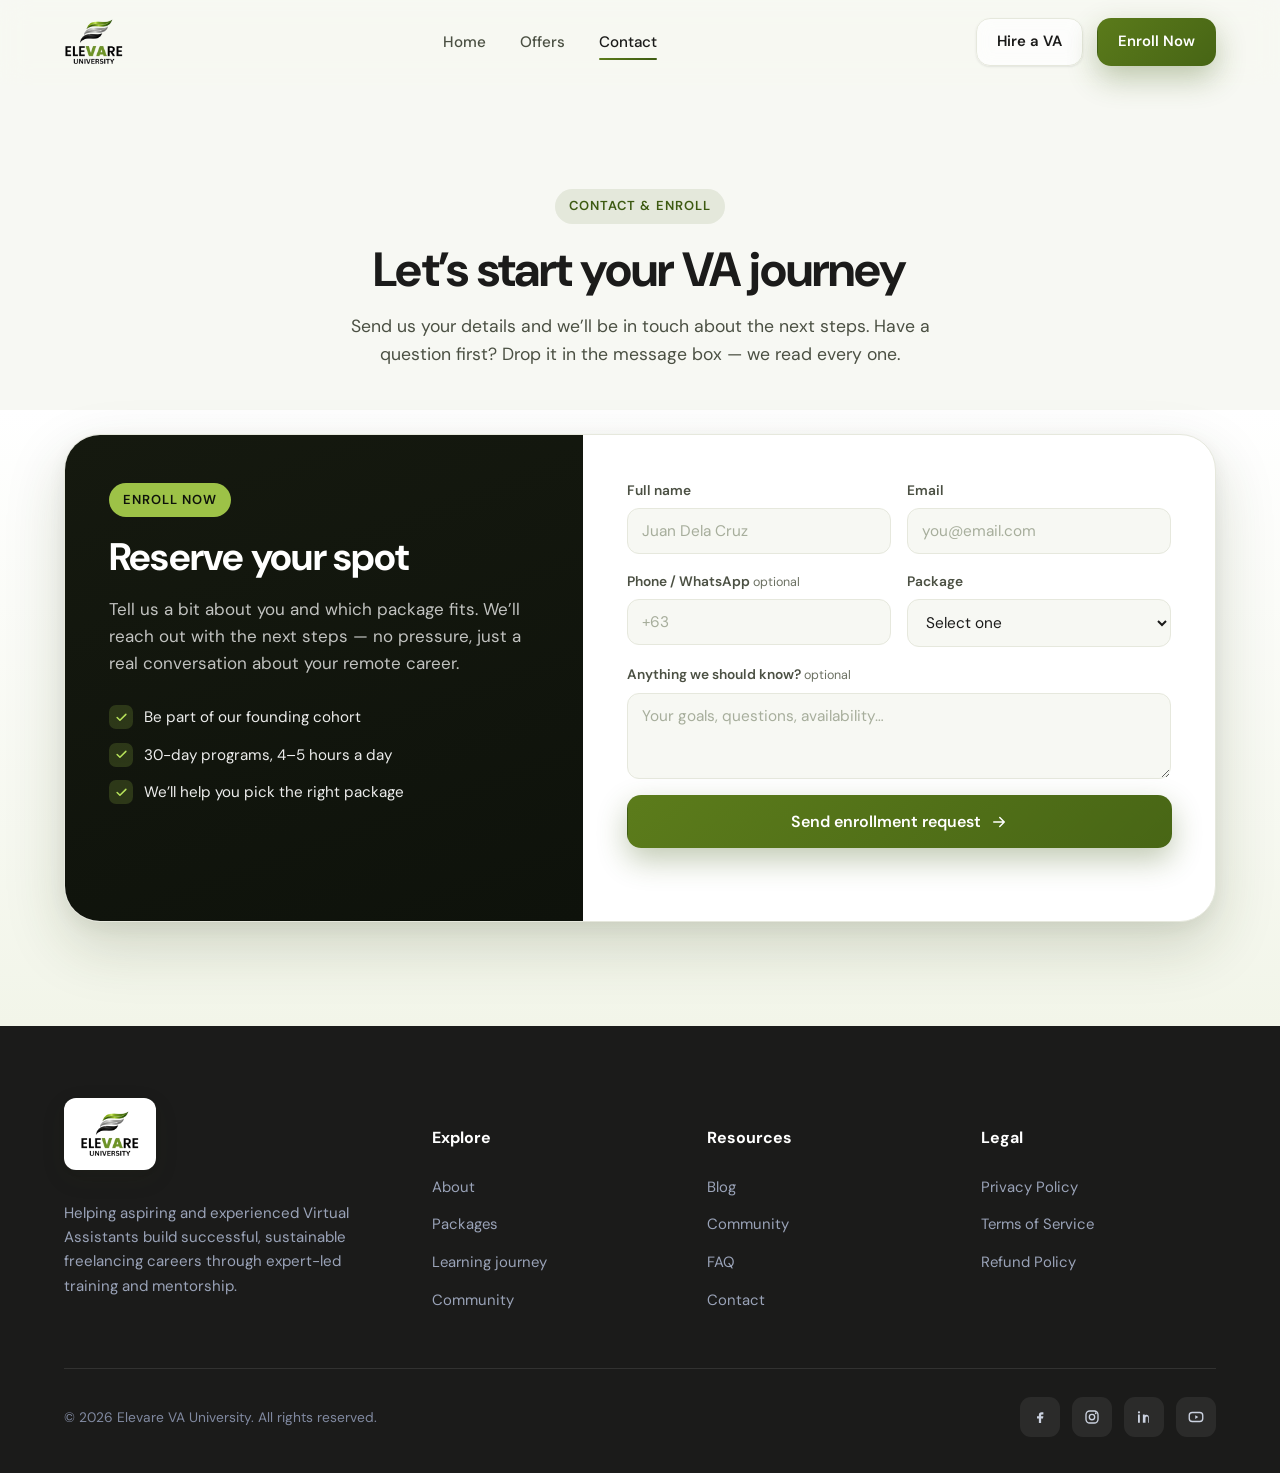
==== contact.html @ da118b98 "Add files via upload" ====
<!DOCTYPE html>
<html lang="en">
<head>
<meta charset="UTF-8" />
<meta name="viewport" content="width=device-width, initial-scale=1.0" />
<title>Contact & Enroll — Elevare University</title>
<meta name="description" content="Enroll at Elevare University or ask a question. Tell us about you and the package you want, and we will guide you from there." />
<link rel="icon" type="image/png" href="[data-uri]" />
<link rel="preconnect" href="https://fonts.googleapis.com" />
<link rel="preconnect" href="https://fonts.gstatic.com" crossorigin />
<link href="https://fonts.googleapis.com/css2?family=DM+Sans:opsz,wght@9..40,400..700&family=DM+Serif+Display:ital@0;1&display=swap" rel="stylesheet" />
<link href="https://fonts.cdnfonts.com/css/garet" rel="stylesheet" />
<style>
  :root {
    /* Palette derived from the Elevare University logo (green / silver / charcoal) */
    --blue: #5C7C1B;      /* primary olive-green (logo "VARE") */
    --purple: #3D5A12;    /* deep forest green */
    --teal: #9DC247;      /* bright lime accent (top swoosh) */
    --bg: #F7F8F3;        /* warm light background */
    --ink: #1B1B1A;       /* near-black (logo wordmark) */
    --success: #22C55E;

    /* Derived neutrals (warm) */
    --ink-2: #4B5043;
    --ink-3: #6C7163;
    --line: #E6E8DD;
    --card: #FFFFFF;
    --white: #FFFFFF;
    --silver: #B6B6B5;    /* metallic silver swoosh */

    /* Gradients */
    --grad-primary: linear-gradient(135deg, #5C7C1B 0%, #3D5A12 100%);
    --grad-soft: linear-gradient(135deg, #3D5A12 0%, #9DC247 100%);
    --grad-hero: radial-gradient(1200px 600px at 75% -10%, rgba(157,194,71,0.18), transparent 60%),
                 radial-gradient(900px 500px at 10% 0%, rgba(92,124,27,0.12), transparent 55%);

    /* Shadows */
    --shadow-sm: 0 1px 2px rgba(27,27,26,0.05), 0 1px 3px rgba(27,27,26,0.06);
    --shadow-md: 0 8px 24px rgba(45,60,15,0.10), 0 2px 6px rgba(27,27,26,0.05);
    --shadow-lg: 0 24px 60px rgba(45,60,15,0.18), 0 6px 18px rgba(27,27,26,0.06);
    --shadow-blue: 0 12px 30px rgba(61,90,18,0.32);

    /* Radii (8px system) */
    --r-sm: 12px;
    --r-md: 20px;
    --r-lg: 28px;
    --r-xl: 36px;

    --maxw: 1200px;
    --ease: cubic-bezier(0.22, 1, 0.36, 1);
  }

  * { box-sizing: border-box; }
  html { scroll-behavior: smooth; -webkit-text-size-adjust: 100%; }
  @media (prefers-reduced-motion: reduce) {
    html { scroll-behavior: auto; }
    *, *::before, *::after { animation-duration: 0.001ms !important; transition-duration: 0.001ms !important; }
  }

  body {
    margin: 0;
    font-family: 'DM Sans', -apple-system, BlinkMacSystemFont, 'Segoe UI', sans-serif;
    background: var(--bg);
    color: var(--ink);
    line-height: 1.6;
    font-size: 17px;
    -webkit-font-smoothing: antialiased;
    overflow-x: hidden;
  }

  h1, h2, h3, h4 {
    font-family: 'Garet', 'DM Sans', 'DM Sans', sans-serif;
    font-weight: 700;
    line-height: 1.08;
    letter-spacing: -0.02em;
    margin: 0;
    color: var(--ink);
  }

  a { color: inherit; text-decoration: none; }
  img, svg { display: block; max-width: 100%; }

  .wrap { max-width: var(--maxw); margin: 0 auto; padding: 0 24px; }
  .section { padding: 104px 0; position: relative; }

  .eyebrow {
    display: inline-flex; align-items: center; gap: 8px;
    font-size: 13px; font-weight: 600; letter-spacing: 0.08em;
    text-transform: uppercase; color: var(--blue);
    background: rgba(92,124,27,0.08);
    padding: 7px 14px; border-radius: 999px;
    margin-bottom: 20px;
  }
  .eyebrow.teal { color: #4E6B16; background: rgba(157,194,71,0.16); }
  .eyebrow.purple { color: var(--purple); background: rgba(61,90,18,0.10); }

  .section-head { max-width: 640px; }
  .section-head.center { margin: 0 auto; text-align: center; }
  .section-head h2 { font-size: clamp(2rem, 4vw, 3rem); }
  .section-head p { color: var(--ink-2); font-size: 1.1rem; margin-top: 16px; }

  .gradient-text {
    background: var(--grad-primary);
    -webkit-background-clip: text; background-clip: text;
    -webkit-text-fill-color: transparent; color: transparent;
  }

  /* ---------- Buttons ---------- */
  .btn {
    display: inline-flex; align-items: center; justify-content: center; gap: 9px;
    font-family: 'DM Sans', sans-serif; font-weight: 600; font-size: 1rem;
    padding: 15px 28px; border-radius: 14px; cursor: pointer;
    border: 1px solid transparent; transition: transform 0.25s var(--ease), box-shadow 0.25s var(--ease), background 0.25s var(--ease);
    will-change: transform;
  }
  .btn:focus-visible { outline: 3px solid rgba(92,124,27,0.45); outline-offset: 2px; }
  .btn-primary {
    color: #fff; background: var(--grad-primary);
    background-size: 160% 160%; background-position: 0% 50%;
    box-shadow: var(--shadow-blue);
  }
  .btn-primary:hover { transform: translateY(-2px); background-position: 100% 50%; box-shadow: 0 16px 38px rgba(92,124,27,0.45); }
  .btn-ghost {
    color: var(--ink); background: rgba(255,255,255,0.7);
    border-color: var(--line); backdrop-filter: blur(8px); box-shadow: var(--shadow-sm);
  }
  .btn-ghost:hover { transform: translateY(-2px); border-color: #C8CFB6; box-shadow: var(--shadow-md); }
  .btn-light { color: var(--blue); background: #fff; }
  .btn-light:hover { transform: translateY(-2px); box-shadow: var(--shadow-lg); }
  .btn-outline-light { color: #fff; border-color: rgba(255,255,255,0.55); background: rgba(255,255,255,0.08); }
  .btn-outline-light:hover { transform: translateY(-2px); background: rgba(255,255,255,0.16); }
  /* Pill variants (hero / statement) */
  .btn-pill { border-radius: 999px; padding: 16px 30px; }
  .btn-pill-light { border-radius: 999px; padding: 16px 30px; color: #1B1B1A; background: #fff; }
  .btn-pill-light:hover { transform: translateY(-2px); box-shadow: 0 16px 38px rgba(0,0,0,0.28); }
  .btn-pill-glass { border-radius: 999px; padding: 16px 30px; color: #fff; background: rgba(255,255,255,0.08); border-color: rgba(255,255,255,0.30); backdrop-filter: blur(8px); }
  .btn-pill-glass:hover { transform: translateY(-2px); background: rgba(255,255,255,0.16); border-color: rgba(255,255,255,0.55); }
  .btn-pill-outline { border-radius: 999px; padding: 16px 30px; color: var(--ink); background: transparent; border-color: #C8CFB6; }
  .btn-pill-outline:hover { transform: translateY(-2px); border-color: var(--blue); color: var(--blue); }

  /* ---------- Floating background shapes ---------- */
  .blob { position: absolute; border-radius: 50%; filter: blur(60px); opacity: 0.5; z-index: 0; pointer-events: none; }

  /* ---------- Nav ---------- */
  header.nav {
    position: sticky; top: 0; z-index: 100;
    background: rgba(247,248,243,0.72);
    backdrop-filter: saturate(160%) blur(14px);
    border-bottom: 1px solid transparent;
    transition: border-color 0.3s, box-shadow 0.3s, background 0.3s;
  }
  header.nav.scrolled { background: rgba(247,248,243,0.88); border-color: var(--line); box-shadow: 0 6px 20px rgba(27,27,26,0.05); }
  .nav-inner { display: flex; align-items: center; justify-content: space-between; height: 84px; }
  .brand { display: flex; align-items: center; }
  .brand-chip { display: inline-flex; align-items: center; }
  .brand-logo { height: 48px; width: auto; display: block; }
  .ft-logo-chip { display: inline-flex; background: #fff; padding: 12px 16px; border-radius: var(--r-sm); box-shadow: var(--shadow-md); margin-bottom: 16px; }
  .ft-logo-chip img { height: 48px; width: auto; display: block; }
  .nav-links { display: flex; align-items: center; gap: 34px; }
  .nav-links a.link { font-size: 0.95rem; font-weight: 500; color: var(--ink-2); position: relative; transition: color 0.2s; }
  .nav-links a.link::after { content: ''; position: absolute; left: 0; bottom: -6px; height: 2px; width: 0; background: var(--grad-primary); transition: width 0.25s var(--ease); border-radius: 2px; }
  .nav-links a.link:hover { color: var(--ink); }
  .nav-links a.link:hover::after { width: 100%; }
  .nav-cta { display: flex; align-items: center; gap: 14px; }
  .nav-cta .btn { padding: 11px 20px; font-size: 0.93rem; }
  .menu-toggle { display: none; background: none; border: 1px solid var(--line); border-radius: 11px; width: 44px; height: 44px; cursor: pointer; align-items: center; justify-content: center; color: var(--ink); }
  header.nav.scrolled .menu-toggle { background: none; border-color: var(--line); color: var(--ink); }

  /* ---------- Hero (dark, editorial) ---------- */
  .hero {
    position: relative; overflow: hidden; isolation: isolate;
    margin-top: -84px; padding: 180px 0 120px;
    background: var(--bg);
    color: var(--ink); text-align: center;
  }
  .hero::before {
    content: ''; position: absolute; inset: 0; z-index: 0;
    background-position: center right; background-size: cover; background-repeat: no-repeat;
    opacity: 0.4;
  }
  .hero::after {
    content: ''; position: absolute; inset: 0; z-index: 1;
    background:
      linear-gradient(100deg, rgba(247,248,243,0.88) 0%, rgba(247,248,243,0.58) 50%, rgba(247,248,243,0.20) 100%),
      radial-gradient(820px 480px at 50% -10%, rgba(157,194,71,0.18), transparent 62%);
  }
  .hero-inner { position: relative; z-index: 2; max-width: 880px; margin: 0 auto; }
  .hero-eyebrow {
    display: inline-block; font-size: 0.82rem; font-weight: 600; letter-spacing: 0.16em;
    text-transform: uppercase; color: var(--blue); margin-bottom: 26px;
  }
  .hero-title {
    color: var(--ink); font-size: clamp(2.6rem, 6.4vw, 5rem); line-height: 1.04;
    letter-spacing: -0.025em; font-weight: 700;
  }
  .hero-title em {
    font-family: 'DM Serif Display', Georgia, serif; font-style: italic; font-weight: 400;
    color: var(--blue); letter-spacing: 0; padding: 0 0.04em;
  }
  .hero-sub {
    font-size: 1.18rem; color: var(--ink-2); max-width: 580px;
    margin: 28px auto 38px; line-height: 1.6;
  }
  .hero-ctas { display: flex; gap: 16px; flex-wrap: wrap; justify-content: center; }
  .hero-note { margin-top: 26px; font-size: 0.88rem; color: var(--ink-3); letter-spacing: 0.02em; }
  .scroll-cue {
    margin-top: 64px; display: inline-flex; flex-direction: column; align-items: center; gap: 10px;
    font-size: 0.74rem; letter-spacing: 0.18em; text-transform: uppercase; color: var(--ink-3);
  }
  .scroll-cue svg { animation: bobbing 1.8s ease-in-out infinite; }
  @keyframes bobbing { 0%,100% { transform: translateY(0); } 50% { transform: translateY(6px); } }

  /* ---------- Statement (editorial intro) ---------- */
  .statement { padding: 100px 0; text-align: center; }
  .big-statement {
    max-width: 860px; margin: 0 auto; font-family: 'Garet', 'DM Sans', sans-serif;
    font-size: clamp(1.5rem, 3vw, 2.3rem); line-height: 1.42; letter-spacing: -0.01em;
    color: var(--ink); font-weight: 500;
  }
  .big-statement .muted { color: #A7AE9C; }
  .big-statement .accent { color: var(--blue); }
  .statement .btn { margin-top: 40px; }

  /* ---------- Trust / stats ---------- */
  .stats-band { position: relative; z-index: 2; }
  .stats-grid { display: grid; grid-template-columns: repeat(4, 1fr); gap: 20px; }
  .stat {
    background: var(--card); border: 1px solid var(--line); border-radius: var(--r-md);
    padding: 30px 26px; box-shadow: var(--shadow-sm); transition: transform 0.3s var(--ease), box-shadow 0.3s var(--ease);
  }
  .stat:hover { transform: translateY(-4px); box-shadow: var(--shadow-md); }
  .stat .num { font-family: 'Garet', 'DM Sans'; font-weight: 800; font-size: 2.6rem; line-height: 1; }
  .stat .lbl { color: var(--ink-2); margin-top: 8px; font-weight: 500; }
  .trust-logos { display: flex; flex-wrap: wrap; align-items: center; justify-content: center; gap: 16px; margin-top: 46px; }
  .trust-pill {
    display: inline-flex; align-items: center; gap: 9px;
    border: 1px solid var(--line); background: #fff; border-radius: 999px;
    padding: 11px 20px; font-weight: 600; font-size: 0.92rem; color: var(--ink-2);
    box-shadow: var(--shadow-sm);
  }

  /* ---------- About / features ---------- */
  .feature-grid { display: grid; grid-template-columns: repeat(3, 1fr); gap: 24px; margin-top: 54px; }
  .feature-card {
    background: var(--card); border: 1px solid var(--line); border-radius: var(--r-lg);
    padding: 38px 32px; box-shadow: var(--shadow-sm);
    transition: transform 0.35s var(--ease), box-shadow 0.35s var(--ease), border-color 0.35s;
    position: relative; overflow: hidden;
  }
  .feature-card::before { content: ''; position: absolute; inset: 0; background: var(--grad-soft); opacity: 0; transition: opacity 0.35s; }
  .feature-card:hover { transform: translateY(-8px); box-shadow: var(--shadow-lg); border-color: transparent; }
  .feature-icn {
    width: 60px; height: 60px; border-radius: 16px; display: grid; place-items: center;
    background: rgba(92,124,27,0.10); margin-bottom: 22px; transition: transform 0.35s var(--ease);
  }
  .feature-card:hover .feature-icn { transform: scale(1.06) rotate(-3deg); }
  .feature-card h3 { font-size: 1.35rem; margin-bottom: 10px; }
  .feature-card p { color: var(--ink-2); margin: 0; }

  /* ---------- Courses ---------- */
  .course-grid { display: grid; grid-template-columns: repeat(4, 1fr); gap: 22px; margin-top: 54px; }
  .course-card {
    background: var(--card); border: 1px solid var(--line); border-radius: var(--r-md);
    padding: 26px 24px; box-shadow: var(--shadow-sm); display: flex; flex-direction: column;
    transition: transform 0.32s var(--ease), box-shadow 0.32s var(--ease), border-color 0.32s;
  }
  .course-card:hover { transform: translateY(-6px); box-shadow: var(--shadow-lg); border-color: #D7E3B4; }
  .course-icn { width: 52px; height: 52px; border-radius: 14px; display: grid; place-items: center; margin-bottom: 18px; }
  .course-card h3 { font-size: 1.16rem; margin-bottom: 8px; }
  .course-card .desc { color: var(--ink-2); font-size: 0.94rem; flex: 1; }
  .course-tags { display: flex; gap: 8px; margin: 18px 0 16px; flex-wrap: wrap; }
  .tag { display: inline-flex; align-items: center; gap: 6px; font-size: 0.78rem; font-weight: 600; padding: 6px 11px; border-radius: 999px; background: var(--bg); color: var(--ink-2); border: 1px solid var(--line); }
  .tag.lvl-beg { color: #4E6B16; background: rgba(157,194,71,0.13); border-color: transparent; }
  .tag.lvl-int { color: var(--blue); background: rgba(92,124,27,0.09); border-color: transparent; }
  .tag.lvl-adv { color: var(--purple); background: rgba(61,90,18,0.10); border-color: transparent; }
  .course-card .learn { display: inline-flex; align-items: center; gap: 7px; font-weight: 600; color: var(--blue); font-size: 0.94rem; transition: gap 0.25s var(--ease); }
  .course-card .learn:hover { gap: 12px; }

  /* ---------- Packages ---------- */
  .pkg-grid { display: grid; grid-template-columns: repeat(3, 1fr); gap: 24px; margin-top: 54px; align-items: start; }
  .pkg-card {
    background: var(--card); border: 1px solid var(--line); border-radius: var(--r-lg);
    padding: 34px 30px; box-shadow: var(--shadow-sm); display: flex; flex-direction: column;
    position: relative; transition: transform 0.35s var(--ease), box-shadow 0.35s var(--ease), border-color 0.35s;
  }
  .pkg-card:hover { transform: translateY(-8px); box-shadow: var(--shadow-lg); border-color: #D7E3B4; }
  .pkg-card.featured { border-color: transparent; background: linear-gradient(180deg, #15190F, #0E120B); box-shadow: var(--shadow-lg); }
  .pkg-card.featured:hover { border-color: transparent; }
  .pkg-card.featured .pkg-name { color: #fff; }
  .pkg-card.featured .pkg-desc { color: rgba(255,255,255,0.72); }
  .pkg-card.featured .pkg-incl li { color: rgba(255,255,255,0.92); }
  .pkg-card.featured .pkg-meta { color: rgba(255,255,255,0.6); border-top-color: rgba(255,255,255,0.16); }
  .pkg-tag {
    position: absolute; top: 18px; right: 18px; font-size: 0.7rem; font-weight: 700;
    letter-spacing: 0.06em; text-transform: uppercase; color: #0E120B; background: var(--teal);
    padding: 6px 12px; border-radius: 999px;
  }
  .pkg-icn { width: 54px; height: 54px; border-radius: 15px; display: grid; place-items: center; margin-bottom: 18px; }
  .pkg-name { font-family: 'Garet', 'DM Sans', sans-serif; font-weight: 700; font-size: 1.4rem; color: var(--ink); letter-spacing: -0.01em; }
  .pkg-desc { color: var(--ink-2); margin: 8px 0 20px; font-size: 0.96rem; }
  .pkg-incl { list-style: none; padding: 0; margin: 0 0 22px; display: grid; gap: 11px; }
  .pkg-incl.two { grid-template-columns: 1fr 1fr; gap: 11px 16px; }
  .pkg-incl li { display: flex; align-items: flex-start; gap: 9px; font-size: 0.91rem; color: var(--ink); line-height: 1.35; }
  .pkg-incl li svg { flex-shrink: 0; margin-top: 1px; }
  .pkg-meta { margin-top: auto; padding-top: 18px; border-top: 1px solid var(--line); font-size: 0.84rem; color: var(--ink-3); display: flex; align-items: center; gap: 8px; }
  .pkg-meta svg { flex-shrink: 0; }
  .pkg-card .btn { margin-top: 18px; width: 100%; }
  .pkg-note {
    max-width: 760px; margin: 40px auto 0; text-align: center;
    background: rgba(157,194,71,0.14); border: 1px solid rgba(157,194,71,0.32);
    border-radius: var(--r-md); padding: 20px 26px; color: var(--ink-2); font-size: 0.96rem;
  }
  @media (max-width: 1024px) { .pkg-grid { grid-template-columns: 1fr; max-width: 560px; margin-left: auto; margin-right: auto; } }
  @media (max-width: 460px) { .pkg-incl.two { grid-template-columns: 1fr; } }

  /* ---------- Learning Journey ---------- */
  .journey { background: linear-gradient(180deg, #fff 0%, #F2F5E9 100%); }
  .journey-track { margin-top: 60px; position: relative; }
  .journey-steps { display: grid; grid-template-columns: repeat(6, 1fr); gap: 14px; position: relative; }
  .journey-line { position: absolute; top: 36px; left: 7%; right: 7%; height: 3px; background: linear-gradient(90deg, var(--blue), var(--purple), var(--teal)); border-radius: 3px; z-index: 0; opacity: 0.35; }
  .jstep { position: relative; z-index: 1; text-align: center; }
  .jstep .node {
    width: 72px; height: 72px; border-radius: 20px; margin: 0 auto 18px;
    display: grid; place-items: center; background: #fff; box-shadow: var(--shadow-md);
    border: 1px solid var(--line); transition: transform 0.3s var(--ease), box-shadow 0.3s var(--ease);
  }
  .jstep:hover .node { transform: translateY(-6px) scale(1.04); box-shadow: var(--shadow-lg); }
  .jstep .step-n { font-size: 0.74rem; font-weight: 700; letter-spacing: 0.1em; color: var(--purple); text-transform: uppercase; }
  .jstep h4 { font-size: 1.05rem; margin: 4px 0 6px; }
  .jstep p { font-size: 0.85rem; color: var(--ink-2); margin: 0; }

  /* ---------- Testimonials ---------- */
  .testimonials { background:
      radial-gradient(800px 400px at 90% 0%, rgba(61,90,18,0.10), transparent 60%),
      radial-gradient(700px 380px at 0% 100%, rgba(157,194,71,0.10), transparent 60%),
      var(--bg);
  }
  .carousel { margin-top: 50px; position: relative; }
  .carousel-viewport { overflow: hidden; border-radius: var(--r-lg); }
  .carousel-track { display: flex; transition: transform 0.6s var(--ease); }
  .tcard { min-width: 100%; padding: 4px; }
  .tcard-inner {
    display: grid; grid-template-columns: repeat(3, 1fr); gap: 22px;
  }
  .quote {
    background: var(--card); border: 1px solid var(--line); border-radius: var(--r-md);
    padding: 30px 28px; box-shadow: var(--shadow-sm); display: flex; flex-direction: column; gap: 16px;
  }
  .quote .stars { gap: 3px; }
  .quote blockquote { margin: 0; color: var(--ink); font-size: 1.02rem; line-height: 1.65; flex: 1; }
  .quote .who { display: flex; align-items: center; gap: 13px; }
  .quote .who img { width: 50px; height: 50px; border-radius: 50%; box-shadow: var(--shadow-sm); }
  .quote .who .nm { font-weight: 700; font-family: 'Garet', 'DM Sans'; }
  .quote .who .rl { font-size: 0.85rem; color: var(--ink-3); }
  .carousel-ctrls { display: flex; align-items: center; justify-content: center; gap: 18px; margin-top: 30px; }
  .car-btn { width: 48px; height: 48px; border-radius: 50%; border: 1px solid var(--line); background: #fff; cursor: pointer; display: grid; place-items: center; box-shadow: var(--shadow-sm); transition: transform 0.25s, box-shadow 0.25s, background 0.25s; color: var(--ink); }
  .car-btn:hover { transform: translateY(-2px); box-shadow: var(--shadow-md); background: var(--bg); }
  .car-dots { display: flex; gap: 9px; }
  .car-dots button { width: 9px; height: 9px; border-radius: 999px; border: none; background: #C8CFB6; cursor: pointer; transition: width 0.3s, background 0.3s; }
  .car-dots button.active { width: 28px; background: var(--grad-primary); }

  /* ---------- Mentors ---------- */
  .mentor-grid { display: grid; grid-template-columns: repeat(4, 1fr); gap: 22px; margin-top: 54px; }
  .mentor {
    position: relative; border-radius: var(--r-md); overflow: hidden;
    background: var(--card); border: 1px solid var(--line); box-shadow: var(--shadow-sm);
    transition: transform 0.32s var(--ease), box-shadow 0.32s var(--ease);
  }
  .mentor:hover { transform: translateY(-6px); box-shadow: var(--shadow-lg); }
  .mentor .photo { aspect-ratio: 1/1; background: var(--grad-soft); }
  .mentor .photo img { width: 100%; height: 100%; object-fit: cover; }
  .mentor .info { padding: 20px 22px 22px; }
  .mentor .info .nm { font-family: 'Garet', 'DM Sans'; font-weight: 700; font-size: 1.12rem; }
  .mentor .info .ps { color: var(--blue); font-size: 0.88rem; font-weight: 600; }
  .mentor .info .sp { color: var(--ink-3); font-size: 0.85rem; margin-top: 4px; }
  .mentor .socials { display: flex; gap: 10px; margin-top: 14px; }
  .mentor .socials a { width: 32px; height: 32px; border-radius: 9px; background: var(--bg); display: grid; place-items: center; color: var(--ink-2); transition: background 0.2s, color 0.2s, transform 0.2s; }
  .mentor .socials a:hover { background: var(--grad-primary); color: #fff; transform: translateY(-2px); }
  .mentor .bio {
    position: absolute; inset: 0; padding: 26px; color: #fff;
    background: linear-gradient(160deg, rgba(92,124,27,0.95), rgba(61,90,18,0.96));
    display: flex; flex-direction: column; justify-content: center; gap: 10px;
    opacity: 0; transform: translateY(12px); transition: opacity 0.35s var(--ease), transform 0.35s var(--ease);
    pointer-events: none;
  }
  .mentor:hover .bio, .mentor:focus-within .bio { opacity: 1; transform: translateY(0); }
  .mentor .bio .nm { font-family: 'Garet', 'DM Sans'; font-weight: 700; font-size: 1.2rem; }
  .mentor .bio p { font-size: 0.92rem; line-height: 1.6; margin: 0; color: rgba(255,255,255,0.95); }

  /* ---------- Community ---------- */
  .community { background: linear-gradient(180deg, #F2F5E9 0%, #fff 100%); }
  .community-grid { display: grid; grid-template-columns: 0.95fr 1.05fr; gap: 56px; align-items: center; }
  .comm-features { display: grid; grid-template-columns: 1fr 1fr; gap: 16px; margin-top: 36px; }
  .comm-feature { display: flex; gap: 13px; align-items: flex-start; background: #fff; border: 1px solid var(--line); border-radius: var(--r-sm); padding: 16px 18px; box-shadow: var(--shadow-sm); transition: transform 0.25s var(--ease); }
  .comm-feature:hover { transform: translateY(-3px); }
  .comm-feature .ci { width: 38px; height: 38px; border-radius: 10px; display: grid; place-items: center; flex-shrink: 0; background: rgba(157,194,71,0.16); }
  .comm-feature .ct { font-weight: 600; font-size: 0.96rem; }
  .comm-feature .cs { font-size: 0.83rem; color: var(--ink-3); }
  .community-visual { border-radius: var(--r-xl); overflow: hidden; box-shadow: var(--shadow-lg); border: 1px solid rgba(255,255,255,0.8); }

  /* ---------- FAQ ---------- */
  .faq-list { max-width: 800px; margin: 50px auto 0; display: flex; flex-direction: column; gap: 14px; }
  .faq-item { background: var(--card); border: 1px solid var(--line); border-radius: var(--r-md); overflow: hidden; box-shadow: var(--shadow-sm); transition: box-shadow 0.3s, border-color 0.3s; }
  .faq-item.open { box-shadow: var(--shadow-md); border-color: #D7E3B4; }
  .faq-q { width: 100%; text-align: left; background: none; border: none; cursor: pointer; padding: 24px 26px; display: flex; align-items: center; justify-content: space-between; gap: 18px; font-family: 'Garet', 'DM Sans'; font-weight: 700; font-size: 1.12rem; color: var(--ink); }
  .faq-q:focus-visible { outline: 3px solid rgba(92,124,27,0.4); outline-offset: -3px; border-radius: var(--r-md); }
  .faq-icn { flex-shrink: 0; width: 30px; height: 30px; border-radius: 9px; background: rgba(92,124,27,0.09); display: grid; place-items: center; color: var(--blue); transition: transform 0.3s var(--ease), background 0.3s; }
  .faq-item.open .faq-icn { transform: rotate(45deg); background: var(--grad-primary); color: #fff; }
  .faq-a { max-height: 0; overflow: hidden; transition: max-height 0.4s var(--ease); }
  .faq-a-inner { padding: 0 26px 24px; color: var(--ink-2); }

  /* ---------- Final CTA ---------- */
  .final-cta { padding: 96px 0; }
  .cta-box {
    position: relative; overflow: hidden;
    background: var(--grad-primary); border-radius: var(--r-xl);
    padding: 80px 56px; text-align: center; color: #fff;
    box-shadow: var(--shadow-lg);
  }
  .cta-box h2 { color: #fff; font-size: clamp(2.1rem, 4.4vw, 3.3rem); }
  .cta-box p { color: rgba(255,255,255,0.92); font-size: 1.18rem; max-width: 560px; margin: 20px auto 38px; }
  .cta-box .hero-ctas { justify-content: center; }
  .cta-box .blob { filter: blur(40px); }

  /* ---------- Footer ---------- */
  footer.ft { background: var(--ink); color: #cbd2e0; padding: 72px 0 36px; }
  .ft-top { display: grid; grid-template-columns: 1.4fr 1fr 1fr 1fr; gap: 40px; padding-bottom: 48px; border-bottom: 1px solid rgba(255,255,255,0.10); }
  .ft .brand { color: #fff; margin-bottom: 16px; }
  .ft-blurb { font-size: 0.94rem; color: #9aa3b8; max-width: 300px; }
  .ft-col h5 { color: #fff; font-family: 'Garet', 'DM Sans'; font-size: 1rem; margin-bottom: 18px; }
  .ft-col a { display: block; color: #9aa3b8; font-size: 0.93rem; padding: 7px 0; transition: color 0.2s, padding-left 0.2s; }
  .ft-col a:hover { color: #fff; padding-left: 4px; }
  .ft-bottom { display: flex; align-items: center; justify-content: space-between; padding-top: 28px; gap: 20px; flex-wrap: wrap; }
  .ft-bottom small { color: #8089a0; font-size: 0.86rem; }
  .ft-social { display: flex; gap: 12px; }
  .ft-social a { width: 40px; height: 40px; border-radius: 11px; background: rgba(255,255,255,0.07); display: grid; place-items: center; color: #cbd2e0; transition: background 0.25s, transform 0.25s, color 0.25s; }
  .ft-social a:hover { background: var(--grad-primary); color: #fff; transform: translateY(-3px); }

  /* ---------- Hero hook ---------- */
  .hero-hook {
    display: inline-flex; align-items: center; gap: 9px;
    font-size: 0.84rem; font-weight: 600; letter-spacing: 0.03em;
    color: #3D5A12; background: rgba(157,194,71,0.18);
    border: 1px solid rgba(92,124,27,0.28);
    padding: 8px 16px 8px 13px; border-radius: 999px; margin-bottom: 26px;
    transition: transform 0.25s var(--ease), box-shadow 0.25s var(--ease), background 0.25s;
  }
  .hero-hook:hover { transform: translateY(-2px); background: rgba(157,194,71,0.30); box-shadow: 0 10px 24px rgba(92,124,27,0.18); }
  .hero-hook:active { transform: translateY(0) scale(0.97); }
  .pulse-dot { width: 9px; height: 9px; border-radius: 50%; background: #5C7C1B; position: relative; }
  .pulse-dot::after { content: ''; position: absolute; inset: -4px; border-radius: 50%; background: rgba(92,124,27,0.45); animation: pulse 1.9s ease-out infinite; }
  @keyframes pulse { 0% { transform: scale(0.55); opacity: 0.85; } 100% { transform: scale(1.9); opacity: 0; } }

  /* ---------- Contact / enrollment ---------- */
  .contact-section { background: linear-gradient(180deg, #fff, #F2F5E9); }
  .contact-card {
    display: grid; grid-template-columns: 0.9fr 1.1fr;
    background: var(--card); border: 1px solid var(--line); border-radius: var(--r-xl);
    overflow: hidden; box-shadow: var(--shadow-lg);
  }
  .contact-info { padding: 48px 44px; background: linear-gradient(160deg, #15190F, #0E120B); color: #fff; }
  .contact-info h2 { color: #fff; font-size: clamp(1.8rem, 3vw, 2.4rem); margin-bottom: 14px; }
  .contact-info p { color: rgba(255,255,255,0.74); }
  .contact-info .eyebrow.teal { color: #0E120B; background: var(--teal); }
  .contact-points { list-style: none; padding: 0; margin: 28px 0 0; display: grid; gap: 13px; }
  .contact-points li { display: flex; align-items: center; gap: 11px; font-size: 0.95rem; color: rgba(255,255,255,0.92); }
  .contact-points .cp-ic { display: inline-grid; place-items: center; width: 24px; height: 24px; border-radius: 7px; background: rgba(157,194,71,0.20); flex-shrink: 0; }
  .contact-form { padding: 44px; }
  .cf-row { display: grid; grid-template-columns: 1fr 1fr; gap: 16px; }
  .field { display: flex; flex-direction: column; gap: 7px; margin-bottom: 16px; }
  .field label { font-size: 0.86rem; font-weight: 600; color: var(--ink-2); }
  .field .opt { font-weight: 400; color: var(--ink-3); font-size: 0.78rem; }
  .field input, .field select, .field textarea {
    font-family: 'DM Sans', sans-serif; font-size: 0.96rem; color: var(--ink);
    background: var(--bg); border: 1px solid var(--line); border-radius: 12px;
    padding: 12px 14px; width: 100%; transition: border-color 0.2s, box-shadow 0.2s, background 0.2s;
  }
  .field textarea { resize: vertical; }
  .field input::placeholder, .field textarea::placeholder { color: #A7AE9C; }
  .field input:focus, .field select:focus, .field textarea:focus {
    outline: none; border-color: var(--blue); background: #fff; box-shadow: 0 0 0 4px rgba(92,124,27,0.14);
  }
  .field input.invalid { border-color: #D6455D; box-shadow: 0 0 0 4px rgba(214,69,93,0.12); }
  .form-note { margin: 14px 0 0; font-size: 0.9rem; min-height: 1.1em; }
  .form-note.ok { color: var(--blue); font-weight: 600; }
  .form-note.err { color: #C0405A; }
  @media (max-width: 860px) {
    .contact-card { grid-template-columns: 1fr; }
    .contact-info, .contact-form { padding: 34px 26px; }
    .cf-row { grid-template-columns: 1fr; }
  }

  /* ---------- Extra hover / click micro-interactions ---------- */
  .btn:active { transform: translateY(0) scale(0.96); }
  .pkg-card:hover { transform: translateY(-10px) scale(1.015); }
  .pkg-card:active { transform: translateY(-6px) scale(0.995); }
  .pkg-icn { transition: transform 0.35s var(--ease); }
  .pkg-card:hover .pkg-icn { transform: scale(1.08) rotate(-4deg); }
  .feature-card:active, .comm-feature:active, .faq-item:active, .course-card:active { transform: translateY(-2px) scale(0.997); }
  .car-btn:active { transform: scale(0.92); }
  a.learn:active { transform: scale(0.97); }
  section[id], span[id] { scroll-margin-top: 100px; }

  /* ---------- Scroll reveal ---------- */
  .reveal { opacity: 0; transform: translateY(28px); transition: opacity 0.7s var(--ease), transform 0.7s var(--ease); }
  .reveal.in { opacity: 1; transform: translateY(0); }
  .reveal.d1 { transition-delay: 0.08s; }
  .reveal.d2 { transition-delay: 0.16s; }
  .reveal.d3 { transition-delay: 0.24s; }
  @media (prefers-reduced-motion: reduce) {
    .reveal { opacity: 1; transform: none; }
    .badge { animation: none; }
  }

  /* ---------- Responsive ---------- */
  @media (max-width: 1024px) {
    .course-grid, .mentor-grid { grid-template-columns: repeat(2, 1fr); }
    .stats-grid { grid-template-columns: repeat(2, 1fr); }
    .journey-steps { grid-template-columns: repeat(3, 1fr); gap: 28px 14px; }
    .journey-line { display: none; }
  }
  @media (max-width: 860px) {
    .section { padding: 76px 0; }
    .nav-links { display: none; }
    .nav-cta { gap: 8px; }
    .nav-cta .btn { padding: 9px 13px; font-size: 0.82rem; }
    .menu-toggle { width: 42px; height: 42px; }
    .menu-toggle { display: inline-flex; }
    .hero { padding: 140px 0 90px; }
    .hero::before { background-position: center; opacity: 0.32; }
    .hero::after { background: linear-gradient(rgba(247,248,243,0.82), rgba(247,248,243,0.9)); }
    .hero-grid, .community-grid { grid-template-columns: 1fr; gap: 48px; }
    .feature-grid { grid-template-columns: 1fr; }
    .comm-features { grid-template-columns: 1fr; }
    .ft-top { grid-template-columns: 1fr 1fr; gap: 32px; }
  }
  @media (max-width: 540px) {
    body { font-size: 16px; }
    .wrap { padding: 0 18px; }
    .course-grid, .mentor-grid, .stats-grid, .journey-steps { grid-template-columns: 1fr; }
    .cta-box { padding: 56px 26px; }
    .hero-ctas .btn { width: 100%; }
    .ft-top { grid-template-columns: 1fr; }
    .ft-bottom { flex-direction: column; align-items: flex-start; }
  }

  /* Mobile menu panel */
  .mobile-menu { display: none; position: fixed; inset: 84px 0 0; z-index: 99; background: rgba(247,248,243,0.98); backdrop-filter: blur(16px); padding: 28px 24px; flex-direction: column; gap: 6px; }
  .mobile-menu.open { display: flex; }
  .mobile-menu a { padding: 16px 12px; font-size: 1.1rem; font-weight: 600; color: var(--ink); border-bottom: 1px solid var(--line); }
  .mobile-menu .btn { margin-top: 18px; }

  .nav-links a.link.active { color: var(--ink); }
  .nav-links a.link.active::after { width: 100%; }

  .step-card { position: relative; }
  .step-num { position: absolute; top: 22px; right: 26px; font-family: 'Garet','DM Sans',sans-serif; font-weight: 800; font-size: 2.2rem; color: rgba(92,124,27,0.16); line-height: 1; }
</style>
</head>
<body>
<!-- ============ NAV ============ -->
<header class="nav" id="nav">
  <div class="wrap nav-inner">
    <a class="brand" href="index.html" aria-label="Elevare University home">
      <span class="brand-chip"><img class="brand-logo" src="[data-uri]" alt="Elevare University" /></span>
    </a>
    <nav class="nav-links" aria-label="Primary">
      <a class="link" href="index.html">Home</a>
      <a class="link" href="offers.html">Offers</a>
      <a class="link active" href="contact.html">Contact</a>
    </nav>
    <div class="nav-cta">
      <a class="btn btn-ghost" href="contact.html#hire">Hire a VA</a>
      <a class="btn btn-primary" href="contact.html">Enroll Now</a>
      <button class="menu-toggle" id="menuToggle" aria-label="Open menu" aria-expanded="false">
        <svg width="22" height="22" viewBox="0 0 24 24" fill="none"><path d="M4 7h16M4 12h16M4 17h16" stroke="currentColor" stroke-width="2" stroke-linecap="round"/></svg>
      </button>
    </div>
  </div>
</header>
<div class="mobile-menu" id="mobileMenu">
  <a href="index.html">Home</a>
  <a href="offers.html">Offers</a>
  <a href="contact.html">Contact</a>
  <a href="contact.html#hire">Hire a VA</a>
  <a class="btn btn-primary" href="contact.html">Enroll Now</a>
</div>

<span id="top"></span>
<section class="section" style="padding-bottom:24px;">
  <div class="wrap">
    <div class="section-head center reveal">
      <span class="eyebrow purple" id="cIntroEyebrow">Contact &amp; enroll</span>
      <h2 id="cIntroTitle" style="font-size:clamp(2.1rem,4.4vw,3rem);">Let&rsquo;s start your VA journey</h2>
      <p id="cIntroLead">Send us your details and we&rsquo;ll be in touch about the next steps. Have a question first? Drop it in the message box &mdash; we read every one.</p>
    </div>
  </div>
</section>

<!-- ============ CONTACT ============ -->
<section class="section contact-section" style="padding-top:24px;" id="contact">
  <div class="wrap">
    <div class="contact-card reveal">
      <div class="contact-info">
        <span class="eyebrow teal" id="cInfoEyebrow">Enroll now</span>
        <h2 id="cInfoTitle">Reserve your spot</h2>
        <p id="cInfoLead">Tell us a bit about you and which package fits. We&rsquo;ll reach out with the next steps &mdash; no pressure, just a real conversation about your remote career.</p>
        <ul class="contact-points" id="cPoints">
          <li><span class="cp-ic"><svg width="15" height="15" viewBox="0 0 24 24" fill="none"><path d="M5 12l4.5 4.5L19 7" stroke="#B7E25A" stroke-width="2.4" stroke-linecap="round" stroke-linejoin="round"/></svg></span> Be part of our founding cohort</li>
          <li><span class="cp-ic"><svg width="15" height="15" viewBox="0 0 24 24" fill="none"><path d="M5 12l4.5 4.5L19 7" stroke="#B7E25A" stroke-width="2.4" stroke-linecap="round" stroke-linejoin="round"/></svg></span> 30-day programs, 4&ndash;5 hours a day</li>
          <li><span class="cp-ic"><svg width="15" height="15" viewBox="0 0 24 24" fill="none"><path d="M5 12l4.5 4.5L19 7" stroke="#B7E25A" stroke-width="2.4" stroke-linecap="round" stroke-linejoin="round"/></svg></span> We&rsquo;ll help you pick the right package</li>
        </ul>
      </div>
      <form class="contact-form" id="enrollForm" novalidate>
        <input type="hidden" name="_subject" id="cSubject" value="New enrollment request — Elevare University">
        <div class="cf-row">
          <div class="field"><label for="cf-name">Full name</label><input id="cf-name" name="name" type="text" autocomplete="name" placeholder="Juan Dela Cruz" required></div>
          <div class="field"><label for="cf-email">Email</label><input id="cf-email" name="email" type="email" autocomplete="email" placeholder="you@email.com" required></div>
        </div>
        <div class="cf-row">
          <div class="field"><label for="cf-phone">Phone / WhatsApp <span class="opt">optional</span></label><input id="cf-phone" name="phone" type="tel" autocomplete="tel" placeholder="+63"></div>
          <div class="field"><label for="cf-pkg" id="cPkgLabel">Package</label><select id="cf-pkg" name="package"><option value="">Select one</option><option>Faith Elevation</option><option>Family Elevation</option><option>Freedom Elevation</option><option>Not sure yet</option></select></div>
        </div>
        <div class="field"><label for="cf-msg">Anything we should know? <span class="opt">optional</span></label><textarea id="cf-msg" name="message" rows="3" placeholder="Your goals, questions, availability&hellip;"></textarea></div>
        <button type="submit" class="btn btn-primary" style="width:100%;"><span id="cSubmitText">Send enrollment request</span>
          <svg width="18" height="18" viewBox="0 0 24 24" fill="none"><path d="M5 12h14M13 6l6 6-6 6" stroke="#fff" stroke-width="2" stroke-linecap="round" stroke-linejoin="round"/></svg>
        </button>
        <p class="form-note" id="formNote" role="status" aria-live="polite"></p>
      </form>
    </div>
  </div>
</section>

<!-- ============ FOOTER ============ -->
<footer class="ft">
  <div class="wrap">
    <div class="ft-top">
      <div>
        <a class="ft-logo-chip" href="index.html" aria-label="Elevare University home">
          <img src="[data-uri]" alt="Elevare University" />
        </a>
        <p class="ft-blurb">Helping aspiring and experienced Virtual Assistants build successful, sustainable freelancing careers through expert-led training and mentorship.</p>
      </div>
      <div class="ft-col">
        <h5>Explore</h5>
        <a href="index.html#about">About</a>
        <a href="offers.html">Packages</a>
        <a href="index.html#journey">Learning journey</a>
        <a href="index.html#community">Community</a>
      </div>
      <div class="ft-col">
        <h5>Resources</h5>
        <a href="#">Blog</a>
        <a href="index.html#community">Community</a>
        <a href="index.html#faq">FAQ</a>
        <a href="contact.html">Contact</a>
      </div>
      <div class="ft-col">
        <h5>Legal</h5>
        <a href="#">Privacy Policy</a>
        <a href="#">Terms of Service</a>
        <a href="#">Refund Policy</a>
      </div>
    </div>
    <div class="ft-bottom">
      <small>© 2026 Elevare VA University. All rights reserved.</small>
      <div class="ft-social">
        <a href="#" aria-label="Facebook"><svg width="18" height="18" viewBox="0 0 24 24" fill="currentColor"><path d="M14 8.5h2.5V5.5H14c-2.2 0-3.5 1.4-3.5 3.6V11H8v3h2.5v6h3v-6H16l.5-3h-3V9.3c0-.6.3-.8.9-.8Z"/></svg></a>
        <a href="#" aria-label="Instagram"><svg width="18" height="18" viewBox="0 0 24 24" fill="none"><rect x="4" y="4" width="16" height="16" rx="5" stroke="currentColor" stroke-width="1.8"/><circle cx="12" cy="12" r="3.6" stroke="currentColor" stroke-width="1.8"/><circle cx="17" cy="7" r="1.2" fill="currentColor"/></svg></a>
        <a href="#" aria-label="LinkedIn"><svg width="18" height="18" viewBox="0 0 24 24" fill="currentColor"><path d="M6.5 8.5H4v11h2.5v-11Zm-1.2-1.3a1.5 1.5 0 100-3 1.5 1.5 0 000 3ZM20 19.5h-2.5v-5.8c0-1.4-.5-2.3-1.7-2.3-.9 0-1.5.6-1.7 1.2-.1.2-.1.5-.1.8v6.1H10.5s.03-9.9 0-11H13v1.6c.3-.5 1-1.2 2.4-1.2 1.8 0 3.1 1.2 3.1 3.7v6.9Z"/></svg></a>
        <a href="#" aria-label="YouTube"><svg width="18" height="18" viewBox="0 0 24 24" fill="none"><rect x="3" y="6" width="18" height="12" rx="4" stroke="currentColor" stroke-width="1.8"/><path d="M11 9.5l4 2.5-4 2.5v-5Z" fill="currentColor"/></svg></a>
      </div>
    </div>
  </div>
</footer>


<script>
(function () {
  'use strict';
  var reduce = window.matchMedia('(prefers-reduced-motion: reduce)').matches;

  /* ---- Journey ---- */
  var jsteps = [
    {n:'Step 01', t:'Enroll', d:'Pick a track and join instantly.', icn:'<svg width="28" height="28" viewBox="0 0 24 24" fill="none"><path d="M12 3v12M7 10l5 5 5-5" stroke="#5C7C1B" stroke-width="2" stroke-linecap="round" stroke-linejoin="round"/><path d="M5 19h14" stroke="#5C7C1B" stroke-width="2" stroke-linecap="round"/></svg>'},
    {n:'Step 02', t:'Learn', d:'Work through expert-led lessons.', icn:'<svg width="28" height="28" viewBox="0 0 24 24" fill="none"><path d="M3 6l9-3 9 3-9 3-9-3Z" stroke="#3D5A12" stroke-width="2" stroke-linejoin="round"/><path d="M7 8v6c0 1.4 2.2 2.5 5 2.5s5-1.1 5-2.5V8" stroke="#3D5A12" stroke-width="2" stroke-linecap="round"/></svg>'},
    {n:'Step 03', t:'Practice', d:'Apply skills on guided projects.', icn:'<svg width="28" height="28" viewBox="0 0 24 24" fill="none"><path d="M12 3l2.5 5 5.5.8-4 3.9.9 5.5L12 16l-4.9 2.2.9-5.5L4 8.8 9.5 8 12 3Z" stroke="#9DC247" stroke-width="2" stroke-linejoin="round"/></svg>'},
    {n:'Step 04', t:'Build portfolio', d:'Package your best work to show.', icn:'<svg width="28" height="28" viewBox="0 0 24 24" fill="none"><rect x="3" y="7" width="18" height="13" rx="2" stroke="#5C7C1B" stroke-width="2"/><path d="M9 7V5.5C9 4.7 9.7 4 10.5 4h3c.8 0 1.5.7 1.5 1.5V7" stroke="#5C7C1B" stroke-width="2"/></svg>'},
    {n:'Step 05', t:'Get clients', d:'Pitch, win, and onboard clients.', icn:'<svg width="28" height="28" viewBox="0 0 24 24" fill="none"><path d="M16 11a4 4 0 10-8 0M4 20c0-3.3 3.6-6 8-6s8 2.7 8 6" stroke="#3D5A12" stroke-width="2" stroke-linecap="round"/><path d="M18 4l1.5 1.5L18 7" stroke="#3D5A12" stroke-width="1.8" stroke-linecap="round"/></svg>'},
    {n:'Step 06', t:'Grow your career', d:'Raise rates and scale your income.', icn:'<svg width="28" height="28" viewBox="0 0 24 24" fill="none"><path d="M4 18l5-5 3 3 7-8" stroke="#22C55E" stroke-width="2" stroke-linecap="round" stroke-linejoin="round"/><path d="M16 8h5v5" stroke="#22C55E" stroke-width="2" stroke-linecap="round" stroke-linejoin="round"/></svg>'}
  ];
  var js = document.getElementById('journeySteps');
  if (js) jsteps.forEach(function (s, n) {
    var li = document.createElement('li');
    li.className = 'jstep reveal' + (n ? ' d' + Math.min(n,3) : '');
    li.innerHTML = '<div class="node">' + s.icn + '</div><div class="step-n">' + s.n + '</div><h4>' + s.t + '</h4><p>' + s.d + '</p>';
    js.appendChild(li);
  });

  /* ---- FAQ ---- */
  var faqs = [
    {q:'Which package is right for me?', a:'Faith Elevation builds job-readiness with resume, interview prep, and English foundations. Family Elevation covers the full range of in-demand VA skills. Freedom Elevation focuses on real experience through an internship, coaching, and application support.'},
    {q:'How are the programs structured?', a:'Every package runs for 30 days at around 4\u20135 hours per day, blending guided training with hands-on practice.'},
    {q:'Do I need experience to start?', a:'No. Faith Elevation begins with the fundamentals \u2014 including Basic English 101, resume building, and a mock interview \u2014 so beginners can build confidence from day one.'},
    {q:'Will this help me get hired?', a:'Freedom Elevation is built around getting you working: an internship, one-on-one coaching, application guidance, and a polished online job profile.'},
    {q:'How do I get started?', a:'Use the enroll button to reach out, and we will help you choose the right package and answer any questions you have.'}
  ];
  var fl = document.getElementById('faqList');
  if (fl) faqs.forEach(function (f, n) {
    var item = document.createElement('div'); item.className = 'faq-item reveal' + (n % 3 ? ' d' + (n % 3) : '');
    var id = 'faq-' + n;
    item.innerHTML =
      '<button class="faq-q" aria-expanded="false" aria-controls="' + id + '">' + f.q +
        '<span class="faq-icn" aria-hidden="true"><svg width="16" height="16" viewBox="0 0 24 24" fill="none"><path d="M12 5v14M5 12h14" stroke="currentColor" stroke-width="2.2" stroke-linecap="round"/></svg></span>' +
      '</button>' +
      '<div class="faq-a" id="' + id + '" role="region"><div class="faq-a-inner">' + f.a + '</div></div>';
    fl.appendChild(item);
    var btn = item.querySelector('.faq-q'), ans = item.querySelector('.faq-a');
    btn.addEventListener('click', function () {
      var open = item.classList.contains('open');
      // close others
      document.querySelectorAll('.faq-item.open').forEach(function (o) {
        if (o !== item) { o.classList.remove('open'); o.querySelector('.faq-q').setAttribute('aria-expanded', 'false'); o.querySelector('.faq-a').style.maxHeight = null; }
      });
      item.classList.toggle('open', !open);
      btn.setAttribute('aria-expanded', String(!open));
      ans.style.maxHeight = open ? null : ans.scrollHeight + 'px';
    });
  });

  /* ---- Scroll reveal ---- */
  var io = new IntersectionObserver(function (entries) {
    entries.forEach(function (e) {
      if (e.isIntersecting) { e.target.classList.add('in'); io.unobserve(e.target); }
    });
  }, { threshold: 0.15, rootMargin: '0px 0px -40px 0px' });
  document.querySelectorAll('.reveal').forEach(function (el) { io.observe(el); });

  /* ---- Nav scrolled state + mobile menu ---- */
  var nav = document.getElementById('nav');
  var heroEl = document.querySelector('.hero');
  function navState(){ var t = heroEl ? Math.max(heroEl.offsetHeight - 110, 12) : 12; nav.classList.toggle('scrolled', window.scrollY > t); }
  navState();
  window.addEventListener('scroll', navState, { passive: true });
  window.addEventListener('resize', navState);
  var mt = document.getElementById('menuToggle'), mm = document.getElementById('mobileMenu');
  mt.addEventListener('click', function () {
    var open = mm.classList.toggle('open');
    mt.setAttribute('aria-expanded', String(open));
  });
  mm.querySelectorAll('a').forEach(function (a) { a.addEventListener('click', function () { mm.classList.remove('open'); mt.setAttribute('aria-expanded', 'false'); }); });
  /* ---- Enrollment form -> Formspree ---- */
  var FORMSPREE_ENDPOINT = 'PASTE_YOUR_FORMSPREE_URL_HERE';
  var ENROLL_EMAIL = 'info.elevareuniversity@gmail.com';
  var enrollForm = document.getElementById('enrollForm');
  if (enrollForm) {
    enrollForm.addEventListener('submit', function (e) {
      e.preventDefault();
      var name = document.getElementById('cf-name');
      var email = document.getElementById('cf-email');
      var note = document.getElementById('formNote');
      var btn = enrollForm.querySelector('button[type=submit]');
      var emailRe = /^[^@\s]+@[^@\s]+\.[^@\s]+$/;
      var ok = true;
      [name, email].forEach(function (f) { f.classList.remove('invalid'); });
      if (!name.value.trim()) { name.classList.add('invalid'); ok = false; }
      if (!emailRe.test(email.value.trim())) { email.classList.add('invalid'); ok = false; }
      if (!ok) { note.className = 'form-note err'; note.textContent = 'Please add your name and a valid email so we can reach you.'; return; }
      var first = name.value.trim().split(' ')[0];
      var configured = /^https:\/\/formspree\.io\/f\//.test(FORMSPREE_ENDPOINT);
      note.className = 'form-note'; note.textContent = 'Sending\u2026'; btn.disabled = true;
      if (configured) {
        fetch(FORMSPREE_ENDPOINT, { method: 'POST', body: new FormData(enrollForm), headers: { 'Accept': 'application/json' } })
          .then(function (resp) {
            if (resp.ok) { note.className = 'form-note ok'; note.textContent = 'Thanks, ' + first + '! Your request has been sent \u2014 we\u2019ll be in touch soon.'; enrollForm.reset(); }
            else { btn.disabled = false; note.className = 'form-note err'; note.textContent = 'Sorry, something went wrong. Please email us at ' + ENROLL_EMAIL + '.'; }
          })
          .catch(function () { btn.disabled = false; note.className = 'form-note err'; note.textContent = 'Something went wrong. Please email us at ' + ENROLL_EMAIL + '.'; });
      } else {
        var phone = document.getElementById('cf-phone');
        var pkg = document.getElementById('cf-pkg');
        var msg = document.getElementById('cf-msg');
        var subject = encodeURIComponent('Enrollment request \u2014 ' + name.value.trim());
        var body = encodeURIComponent(['Name: ' + name.value.trim(), 'Email: ' + email.value.trim(), 'Phone: ' + (phone ? phone.value.trim() : ''), 'Package: ' + (pkg ? pkg.value : ''), '', 'Message:', (msg ? msg.value.trim() : '')].join('\n'));
        note.className = 'form-note ok'; note.textContent = 'Opening your email app to send your request to ' + ENROLL_EMAIL + '\u2026';
        window.location.href = 'mailto:' + ENROLL_EMAIL + '?subject=' + subject + '&body=' + body;
        btn.disabled = false;
      }
    });
  }
  /* ---- "Hire a VA" mode on the contact page (URL ends in #hire) ---- */
  function applyHireMode() {
    if (location.hash !== '#hire') return;
    var setHTML = function (id, html) { var el = document.getElementById(id); if (el) el.innerHTML = html; };
    setHTML('cIntroEyebrow', 'For businesses');
    setHTML('cIntroTitle', 'Hire a Virtual Assistant');
    setHTML('cIntroLead', 'Looking for a trained VA to support your business? Tell us what you need and we\u2019ll be in touch about people from Elevare who fit.');
    setHTML('cInfoEyebrow', 'Hire a VA');
    setHTML('cInfoTitle', 'Tell us what you need');
    setHTML('cInfoLead', 'Share a few details about the role and the hours, and we\u2019ll follow up with VAs who match.');
    var chk = '<svg width="15" height="15" viewBox="0 0 24 24" fill="none"><path d="M5 12l4.5 4.5L19 7" stroke="#B7E25A" stroke-width="2.4" stroke-linecap="round" stroke-linejoin="round"/></svg>';
    setHTML('cPoints',
      '<li><span class="cp-ic">' + chk + '</span> Work with trained virtual assistants</li>' +
      '<li><span class="cp-ic">' + chk + '</span> Tell us the role, tasks, and hours</li>' +
      '<li><span class="cp-ic">' + chk + '</span> We\u2019ll match and introduce you</li>');
    setHTML('cPkgLabel', 'What do you need help with?');
    var sel = document.getElementById('cf-pkg');
    if (sel) sel.innerHTML = '<option value="">Select one</option><option>Admin &amp; scheduling</option><option>Social media management</option><option>Customer support</option><option>Email &amp; marketing</option><option>Not sure / other</option>';
    setHTML('cSubmitText', 'Send hiring request');
    var subj = document.getElementById('cSubject');
    if (subj) subj.value = 'Hire a VA request \u2014 Elevare University';
  }
  applyHireMode();
  window.addEventListener('hashchange', applyHireMode);

})();
</script>
</body>
</html>
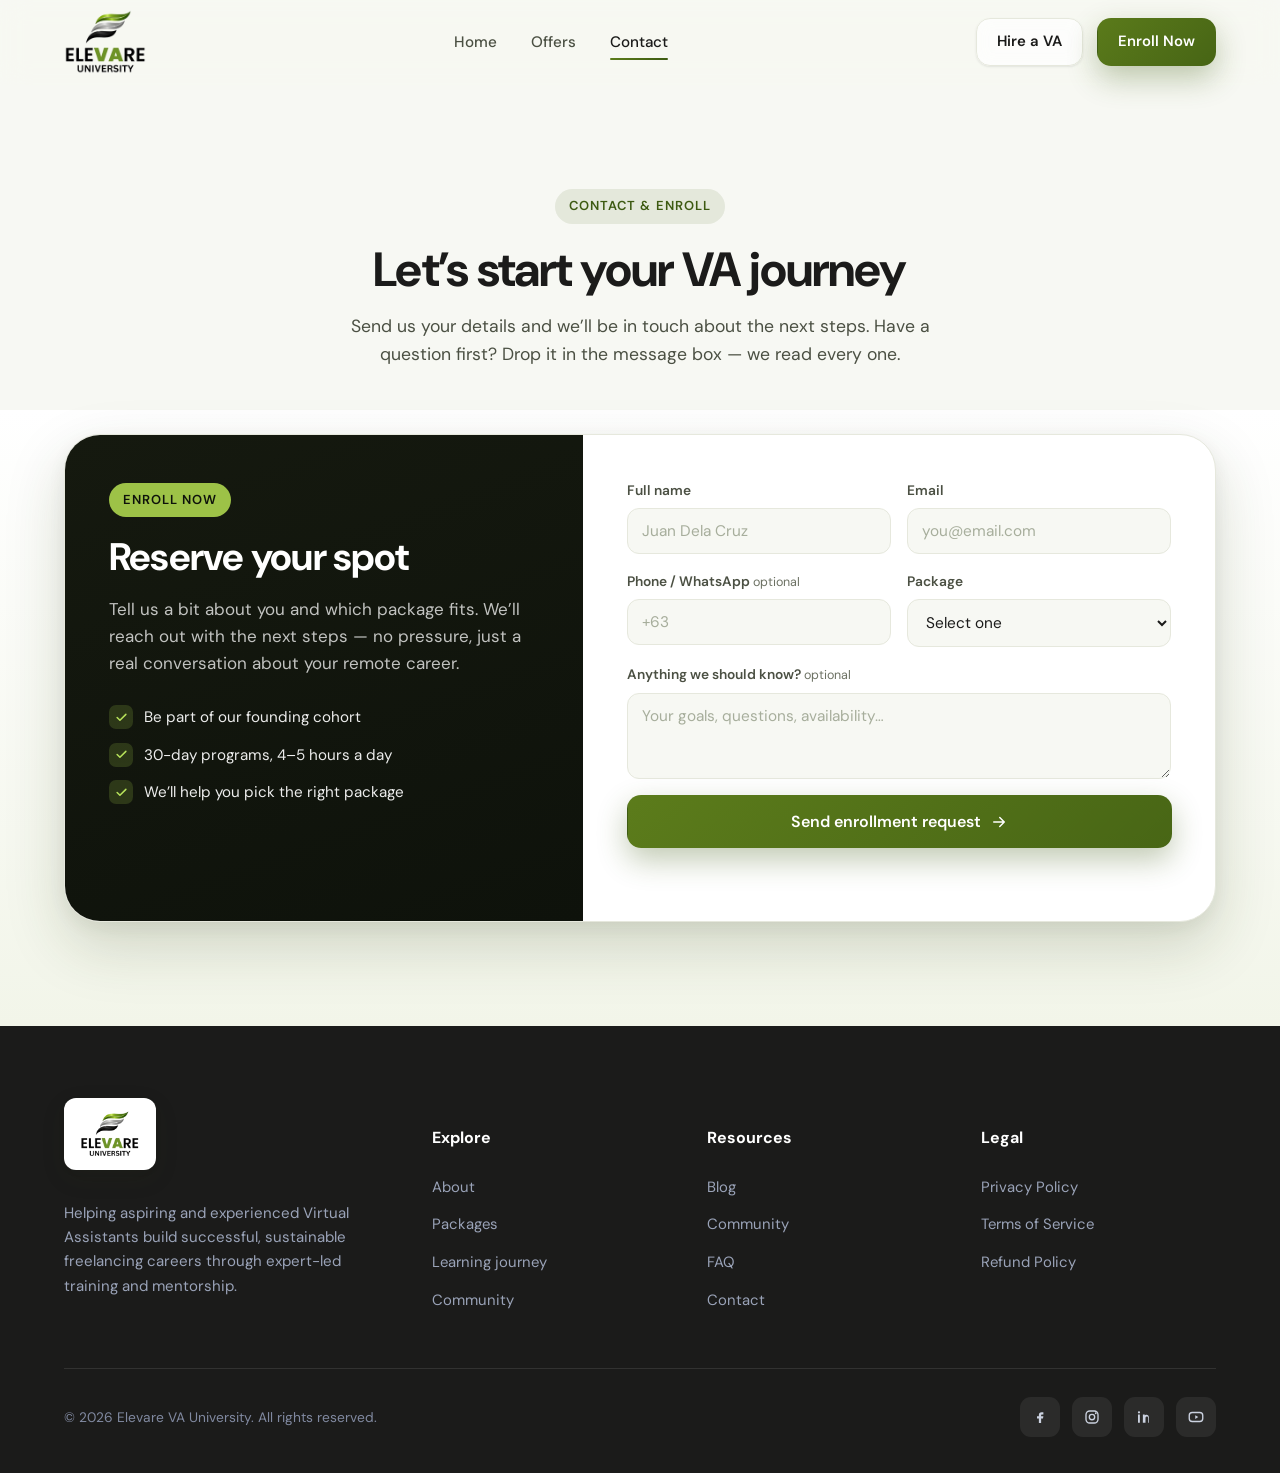
==== commit 1d9b0b8c: "Add files via upload" ====
--- a/contact.html
+++ b/contact.html
@@ -153,7 +153,7 @@
   .nav-inner { display: flex; align-items: center; justify-content: space-between; height: 84px; }
   .brand { display: flex; align-items: center; }
   .brand-chip { display: inline-flex; align-items: center; }
-  .brand-logo { height: 48px; width: auto; display: block; }
+  .brand-logo { height: 66px; width: auto; display: block; }
   .ft-logo-chip { display: inline-flex; background: #fff; padding: 12px 16px; border-radius: var(--r-sm); box-shadow: var(--shadow-md); margin-bottom: 16px; }
   .ft-logo-chip img { height: 48px; width: auto; display: block; }
   .nav-links { display: flex; align-items: center; gap: 34px; }
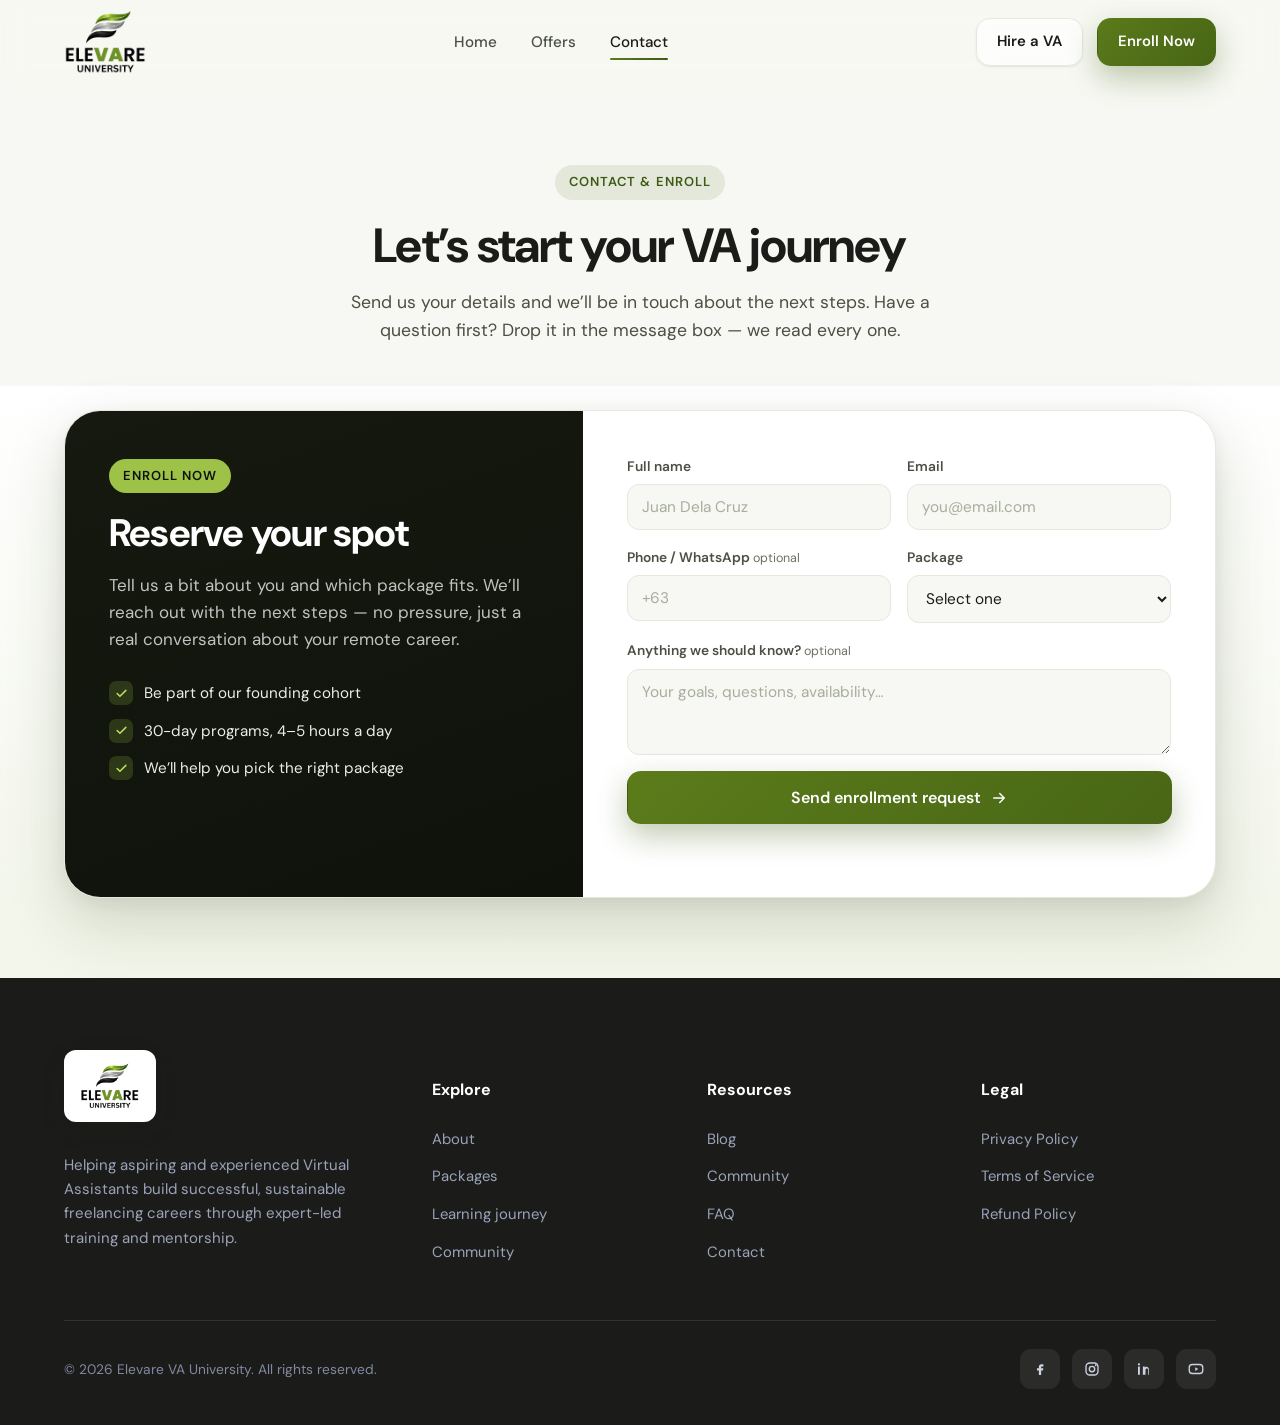
==== commit 3fc83969: "Add files via upload" ====
--- a/contact.html
+++ b/contact.html
@@ -10,552 +10,7 @@
 <link rel="preconnect" href="https://fonts.gstatic.com" crossorigin />
 <link href="https://fonts.googleapis.com/css2?family=DM+Sans:opsz,wght@9..40,400..700&family=DM+Serif+Display:ital@0;1&display=swap" rel="stylesheet" />
 <link href="https://fonts.cdnfonts.com/css/garet" rel="stylesheet" />
-<style>
-  :root {
-    /* Palette derived from the Elevare University logo (green / silver / charcoal) */
-    --blue: #5C7C1B;      /* primary olive-green (logo "VARE") */
-    --purple: #3D5A12;    /* deep forest green */
-    --teal: #9DC247;      /* bright lime accent (top swoosh) */
-    --bg: #F7F8F3;        /* warm light background */
-    --ink: #1B1B1A;       /* near-black (logo wordmark) */
-    --success: #22C55E;
-
-    /* Derived neutrals (warm) */
-    --ink-2: #4B5043;
-    --ink-3: #6C7163;
-    --line: #E6E8DD;
-    --card: #FFFFFF;
-    --white: #FFFFFF;
-    --silver: #B6B6B5;    /* metallic silver swoosh */
-
-    /* Gradients */
-    --grad-primary: linear-gradient(135deg, #5C7C1B 0%, #3D5A12 100%);
-    --grad-soft: linear-gradient(135deg, #3D5A12 0%, #9DC247 100%);
-    --grad-hero: radial-gradient(1200px 600px at 75% -10%, rgba(157,194,71,0.18), transparent 60%),
-                 radial-gradient(900px 500px at 10% 0%, rgba(92,124,27,0.12), transparent 55%);
-
-    /* Shadows */
-    --shadow-sm: 0 1px 2px rgba(27,27,26,0.05), 0 1px 3px rgba(27,27,26,0.06);
-    --shadow-md: 0 8px 24px rgba(45,60,15,0.10), 0 2px 6px rgba(27,27,26,0.05);
-    --shadow-lg: 0 24px 60px rgba(45,60,15,0.18), 0 6px 18px rgba(27,27,26,0.06);
-    --shadow-blue: 0 12px 30px rgba(61,90,18,0.32);
-
-    /* Radii (8px system) */
-    --r-sm: 12px;
-    --r-md: 20px;
-    --r-lg: 28px;
-    --r-xl: 36px;
-
-    --maxw: 1200px;
-    --ease: cubic-bezier(0.22, 1, 0.36, 1);
-  }
-
-  * { box-sizing: border-box; }
-  html { scroll-behavior: smooth; -webkit-text-size-adjust: 100%; }
-  @media (prefers-reduced-motion: reduce) {
-    html { scroll-behavior: auto; }
-    *, *::before, *::after { animation-duration: 0.001ms !important; transition-duration: 0.001ms !important; }
-  }
-
-  body {
-    margin: 0;
-    font-family: 'DM Sans', -apple-system, BlinkMacSystemFont, 'Segoe UI', sans-serif;
-    background: var(--bg);
-    color: var(--ink);
-    line-height: 1.6;
-    font-size: 17px;
-    -webkit-font-smoothing: antialiased;
-    overflow-x: hidden;
-  }
-
-  h1, h2, h3, h4 {
-    font-family: 'Garet', 'DM Sans', 'DM Sans', sans-serif;
-    font-weight: 700;
-    line-height: 1.08;
-    letter-spacing: -0.02em;
-    margin: 0;
-    color: var(--ink);
-  }
-
-  a { color: inherit; text-decoration: none; }
-  img, svg { display: block; max-width: 100%; }
-
-  .wrap { max-width: var(--maxw); margin: 0 auto; padding: 0 24px; }
-  .section { padding: 104px 0; position: relative; }
-
-  .eyebrow {
-    display: inline-flex; align-items: center; gap: 8px;
-    font-size: 13px; font-weight: 600; letter-spacing: 0.08em;
-    text-transform: uppercase; color: var(--blue);
-    background: rgba(92,124,27,0.08);
-    padding: 7px 14px; border-radius: 999px;
-    margin-bottom: 20px;
-  }
-  .eyebrow.teal { color: #4E6B16; background: rgba(157,194,71,0.16); }
-  .eyebrow.purple { color: var(--purple); background: rgba(61,90,18,0.10); }
-
-  .section-head { max-width: 640px; }
-  .section-head.center { margin: 0 auto; text-align: center; }
-  .section-head h2 { font-size: clamp(2rem, 4vw, 3rem); }
-  .section-head p { color: var(--ink-2); font-size: 1.1rem; margin-top: 16px; }
-
-  .gradient-text {
-    background: var(--grad-primary);
-    -webkit-background-clip: text; background-clip: text;
-    -webkit-text-fill-color: transparent; color: transparent;
-  }
-
-  /* ---------- Buttons ---------- */
-  .btn {
-    display: inline-flex; align-items: center; justify-content: center; gap: 9px;
-    font-family: 'DM Sans', sans-serif; font-weight: 600; font-size: 1rem;
-    padding: 15px 28px; border-radius: 14px; cursor: pointer;
-    border: 1px solid transparent; transition: transform 0.25s var(--ease), box-shadow 0.25s var(--ease), background 0.25s var(--ease);
-    will-change: transform;
-  }
-  .btn:focus-visible { outline: 3px solid rgba(92,124,27,0.45); outline-offset: 2px; }
-  .btn-primary {
-    color: #fff; background: var(--grad-primary);
-    background-size: 160% 160%; background-position: 0% 50%;
-    box-shadow: var(--shadow-blue);
-  }
-  .btn-primary:hover { transform: translateY(-2px); background-position: 100% 50%; box-shadow: 0 16px 38px rgba(92,124,27,0.45); }
-  .btn-ghost {
-    color: var(--ink); background: rgba(255,255,255,0.7);
-    border-color: var(--line); backdrop-filter: blur(8px); box-shadow: var(--shadow-sm);
-  }
-  .btn-ghost:hover { transform: translateY(-2px); border-color: #C8CFB6; box-shadow: var(--shadow-md); }
-  .btn-light { color: var(--blue); background: #fff; }
-  .btn-light:hover { transform: translateY(-2px); box-shadow: var(--shadow-lg); }
-  .btn-outline-light { color: #fff; border-color: rgba(255,255,255,0.55); background: rgba(255,255,255,0.08); }
-  .btn-outline-light:hover { transform: translateY(-2px); background: rgba(255,255,255,0.16); }
-  /* Pill variants (hero / statement) */
-  .btn-pill { border-radius: 999px; padding: 16px 30px; }
-  .btn-pill-light { border-radius: 999px; padding: 16px 30px; color: #1B1B1A; background: #fff; }
-  .btn-pill-light:hover { transform: translateY(-2px); box-shadow: 0 16px 38px rgba(0,0,0,0.28); }
-  .btn-pill-glass { border-radius: 999px; padding: 16px 30px; color: #fff; background: rgba(255,255,255,0.08); border-color: rgba(255,255,255,0.30); backdrop-filter: blur(8px); }
-  .btn-pill-glass:hover { transform: translateY(-2px); background: rgba(255,255,255,0.16); border-color: rgba(255,255,255,0.55); }
-  .btn-pill-outline { border-radius: 999px; padding: 16px 30px; color: var(--ink); background: transparent; border-color: #C8CFB6; }
-  .btn-pill-outline:hover { transform: translateY(-2px); border-color: var(--blue); color: var(--blue); }
-
-  /* ---------- Floating background shapes ---------- */
-  .blob { position: absolute; border-radius: 50%; filter: blur(60px); opacity: 0.5; z-index: 0; pointer-events: none; }
-
-  /* ---------- Nav ---------- */
-  header.nav {
-    position: sticky; top: 0; z-index: 100;
-    background: rgba(247,248,243,0.72);
-    backdrop-filter: saturate(160%) blur(14px);
-    border-bottom: 1px solid transparent;
-    transition: border-color 0.3s, box-shadow 0.3s, background 0.3s;
-  }
-  header.nav.scrolled { background: rgba(247,248,243,0.88); border-color: var(--line); box-shadow: 0 6px 20px rgba(27,27,26,0.05); }
-  .nav-inner { display: flex; align-items: center; justify-content: space-between; height: 84px; }
-  .brand { display: flex; align-items: center; }
-  .brand-chip { display: inline-flex; align-items: center; }
-  .brand-logo { height: 66px; width: auto; display: block; }
-  .ft-logo-chip { display: inline-flex; background: #fff; padding: 12px 16px; border-radius: var(--r-sm); box-shadow: var(--shadow-md); margin-bottom: 16px; }
-  .ft-logo-chip img { height: 48px; width: auto; display: block; }
-  .nav-links { display: flex; align-items: center; gap: 34px; }
-  .nav-links a.link { font-size: 0.95rem; font-weight: 500; color: var(--ink-2); position: relative; transition: color 0.2s; }
-  .nav-links a.link::after { content: ''; position: absolute; left: 0; bottom: -6px; height: 2px; width: 0; background: var(--grad-primary); transition: width 0.25s var(--ease); border-radius: 2px; }
-  .nav-links a.link:hover { color: var(--ink); }
-  .nav-links a.link:hover::after { width: 100%; }
-  .nav-cta { display: flex; align-items: center; gap: 14px; }
-  .nav-cta .btn { padding: 11px 20px; font-size: 0.93rem; }
-  .menu-toggle { display: none; background: none; border: 1px solid var(--line); border-radius: 11px; width: 44px; height: 44px; cursor: pointer; align-items: center; justify-content: center; color: var(--ink); }
-  header.nav.scrolled .menu-toggle { background: none; border-color: var(--line); color: var(--ink); }
-
-  /* ---------- Hero (dark, editorial) ---------- */
-  .hero {
-    position: relative; overflow: hidden; isolation: isolate;
-    margin-top: -84px; padding: 180px 0 120px;
-    background: var(--bg);
-    color: var(--ink); text-align: center;
-  }
-  .hero::before {
-    content: ''; position: absolute; inset: 0; z-index: 0;
-    background-position: center right; background-size: cover; background-repeat: no-repeat;
-    opacity: 0.4;
-  }
-  .hero::after {
-    content: ''; position: absolute; inset: 0; z-index: 1;
-    background:
-      linear-gradient(100deg, rgba(247,248,243,0.88) 0%, rgba(247,248,243,0.58) 50%, rgba(247,248,243,0.20) 100%),
-      radial-gradient(820px 480px at 50% -10%, rgba(157,194,71,0.18), transparent 62%);
-  }
-  .hero-inner { position: relative; z-index: 2; max-width: 880px; margin: 0 auto; }
-  .hero-eyebrow {
-    display: inline-block; font-size: 0.82rem; font-weight: 600; letter-spacing: 0.16em;
-    text-transform: uppercase; color: var(--blue); margin-bottom: 26px;
-  }
-  .hero-title {
-    color: var(--ink); font-size: clamp(2.6rem, 6.4vw, 5rem); line-height: 1.04;
-    letter-spacing: -0.025em; font-weight: 700;
-  }
-  .hero-title em {
-    font-family: 'DM Serif Display', Georgia, serif; font-style: italic; font-weight: 400;
-    color: var(--blue); letter-spacing: 0; padding: 0 0.04em;
-  }
-  .hero-sub {
-    font-size: 1.18rem; color: var(--ink-2); max-width: 580px;
-    margin: 28px auto 38px; line-height: 1.6;
-  }
-  .hero-ctas { display: flex; gap: 16px; flex-wrap: wrap; justify-content: center; }
-  .hero-note { margin-top: 26px; font-size: 0.88rem; color: var(--ink-3); letter-spacing: 0.02em; }
-  .scroll-cue {
-    margin-top: 64px; display: inline-flex; flex-direction: column; align-items: center; gap: 10px;
-    font-size: 0.74rem; letter-spacing: 0.18em; text-transform: uppercase; color: var(--ink-3);
-  }
-  .scroll-cue svg { animation: bobbing 1.8s ease-in-out infinite; }
-  @keyframes bobbing { 0%,100% { transform: translateY(0); } 50% { transform: translateY(6px); } }
-
-  /* ---------- Statement (editorial intro) ---------- */
-  .statement { padding: 100px 0; text-align: center; }
-  .big-statement {
-    max-width: 860px; margin: 0 auto; font-family: 'Garet', 'DM Sans', sans-serif;
-    font-size: clamp(1.5rem, 3vw, 2.3rem); line-height: 1.42; letter-spacing: -0.01em;
-    color: var(--ink); font-weight: 500;
-  }
-  .big-statement .muted { color: #A7AE9C; }
-  .big-statement .accent { color: var(--blue); }
-  .statement .btn { margin-top: 40px; }
-
-  /* ---------- Trust / stats ---------- */
-  .stats-band { position: relative; z-index: 2; }
-  .stats-grid { display: grid; grid-template-columns: repeat(4, 1fr); gap: 20px; }
-  .stat {
-    background: var(--card); border: 1px solid var(--line); border-radius: var(--r-md);
-    padding: 30px 26px; box-shadow: var(--shadow-sm); transition: transform 0.3s var(--ease), box-shadow 0.3s var(--ease);
-  }
-  .stat:hover { transform: translateY(-4px); box-shadow: var(--shadow-md); }
-  .stat .num { font-family: 'Garet', 'DM Sans'; font-weight: 800; font-size: 2.6rem; line-height: 1; }
-  .stat .lbl { color: var(--ink-2); margin-top: 8px; font-weight: 500; }
-  .trust-logos { display: flex; flex-wrap: wrap; align-items: center; justify-content: center; gap: 16px; margin-top: 46px; }
-  .trust-pill {
-    display: inline-flex; align-items: center; gap: 9px;
-    border: 1px solid var(--line); background: #fff; border-radius: 999px;
-    padding: 11px 20px; font-weight: 600; font-size: 0.92rem; color: var(--ink-2);
-    box-shadow: var(--shadow-sm);
-  }
-
-  /* ---------- About / features ---------- */
-  .feature-grid { display: grid; grid-template-columns: repeat(3, 1fr); gap: 24px; margin-top: 54px; }
-  .feature-card {
-    background: var(--card); border: 1px solid var(--line); border-radius: var(--r-lg);
-    padding: 38px 32px; box-shadow: var(--shadow-sm);
-    transition: transform 0.35s var(--ease), box-shadow 0.35s var(--ease), border-color 0.35s;
-    position: relative; overflow: hidden;
-  }
-  .feature-card::before { content: ''; position: absolute; inset: 0; background: var(--grad-soft); opacity: 0; transition: opacity 0.35s; }
-  .feature-card:hover { transform: translateY(-8px); box-shadow: var(--shadow-lg); border-color: transparent; }
-  .feature-icn {
-    width: 60px; height: 60px; border-radius: 16px; display: grid; place-items: center;
-    background: rgba(92,124,27,0.10); margin-bottom: 22px; transition: transform 0.35s var(--ease);
-  }
-  .feature-card:hover .feature-icn { transform: scale(1.06) rotate(-3deg); }
-  .feature-card h3 { font-size: 1.35rem; margin-bottom: 10px; }
-  .feature-card p { color: var(--ink-2); margin: 0; }
-
-  /* ---------- Courses ---------- */
-  .course-grid { display: grid; grid-template-columns: repeat(4, 1fr); gap: 22px; margin-top: 54px; }
-  .course-card {
-    background: var(--card); border: 1px solid var(--line); border-radius: var(--r-md);
-    padding: 26px 24px; box-shadow: var(--shadow-sm); display: flex; flex-direction: column;
-    transition: transform 0.32s var(--ease), box-shadow 0.32s var(--ease), border-color 0.32s;
-  }
-  .course-card:hover { transform: translateY(-6px); box-shadow: var(--shadow-lg); border-color: #D7E3B4; }
-  .course-icn { width: 52px; height: 52px; border-radius: 14px; display: grid; place-items: center; margin-bottom: 18px; }
-  .course-card h3 { font-size: 1.16rem; margin-bottom: 8px; }
-  .course-card .desc { color: var(--ink-2); font-size: 0.94rem; flex: 1; }
-  .course-tags { display: flex; gap: 8px; margin: 18px 0 16px; flex-wrap: wrap; }
-  .tag { display: inline-flex; align-items: center; gap: 6px; font-size: 0.78rem; font-weight: 600; padding: 6px 11px; border-radius: 999px; background: var(--bg); color: var(--ink-2); border: 1px solid var(--line); }
-  .tag.lvl-beg { color: #4E6B16; background: rgba(157,194,71,0.13); border-color: transparent; }
-  .tag.lvl-int { color: var(--blue); background: rgba(92,124,27,0.09); border-color: transparent; }
-  .tag.lvl-adv { color: var(--purple); background: rgba(61,90,18,0.10); border-color: transparent; }
-  .course-card .learn { display: inline-flex; align-items: center; gap: 7px; font-weight: 600; color: var(--blue); font-size: 0.94rem; transition: gap 0.25s var(--ease); }
-  .course-card .learn:hover { gap: 12px; }
-
-  /* ---------- Packages ---------- */
-  .pkg-grid { display: grid; grid-template-columns: repeat(3, 1fr); gap: 24px; margin-top: 54px; align-items: start; }
-  .pkg-card {
-    background: var(--card); border: 1px solid var(--line); border-radius: var(--r-lg);
-    padding: 34px 30px; box-shadow: var(--shadow-sm); display: flex; flex-direction: column;
-    position: relative; transition: transform 0.35s var(--ease), box-shadow 0.35s var(--ease), border-color 0.35s;
-  }
-  .pkg-card:hover { transform: translateY(-8px); box-shadow: var(--shadow-lg); border-color: #D7E3B4; }
-  .pkg-card.featured { border-color: transparent; background: linear-gradient(180deg, #15190F, #0E120B); box-shadow: var(--shadow-lg); }
-  .pkg-card.featured:hover { border-color: transparent; }
-  .pkg-card.featured .pkg-name { color: #fff; }
-  .pkg-card.featured .pkg-desc { color: rgba(255,255,255,0.72); }
-  .pkg-card.featured .pkg-incl li { color: rgba(255,255,255,0.92); }
-  .pkg-card.featured .pkg-meta { color: rgba(255,255,255,0.6); border-top-color: rgba(255,255,255,0.16); }
-  .pkg-tag {
-    position: absolute; top: 18px; right: 18px; font-size: 0.7rem; font-weight: 700;
-    letter-spacing: 0.06em; text-transform: uppercase; color: #0E120B; background: var(--teal);
-    padding: 6px 12px; border-radius: 999px;
-  }
-  .pkg-icn { width: 54px; height: 54px; border-radius: 15px; display: grid; place-items: center; margin-bottom: 18px; }
-  .pkg-name { font-family: 'Garet', 'DM Sans', sans-serif; font-weight: 700; font-size: 1.4rem; color: var(--ink); letter-spacing: -0.01em; }
-  .pkg-desc { color: var(--ink-2); margin: 8px 0 20px; font-size: 0.96rem; }
-  .pkg-incl { list-style: none; padding: 0; margin: 0 0 22px; display: grid; gap: 11px; }
-  .pkg-incl.two { grid-template-columns: 1fr 1fr; gap: 11px 16px; }
-  .pkg-incl li { display: flex; align-items: flex-start; gap: 9px; font-size: 0.91rem; color: var(--ink); line-height: 1.35; }
-  .pkg-incl li svg { flex-shrink: 0; margin-top: 1px; }
-  .pkg-meta { margin-top: auto; padding-top: 18px; border-top: 1px solid var(--line); font-size: 0.84rem; color: var(--ink-3); display: flex; align-items: center; gap: 8px; }
-  .pkg-meta svg { flex-shrink: 0; }
-  .pkg-card .btn { margin-top: 18px; width: 100%; }
-  .pkg-note {
-    max-width: 760px; margin: 40px auto 0; text-align: center;
-    background: rgba(157,194,71,0.14); border: 1px solid rgba(157,194,71,0.32);
-    border-radius: var(--r-md); padding: 20px 26px; color: var(--ink-2); font-size: 0.96rem;
-  }
-  @media (max-width: 1024px) { .pkg-grid { grid-template-columns: 1fr; max-width: 560px; margin-left: auto; margin-right: auto; } }
-  @media (max-width: 460px) { .pkg-incl.two { grid-template-columns: 1fr; } }
-
-  /* ---------- Learning Journey ---------- */
-  .journey { background: linear-gradient(180deg, #fff 0%, #F2F5E9 100%); }
-  .journey-track { margin-top: 60px; position: relative; }
-  .journey-steps { display: grid; grid-template-columns: repeat(6, 1fr); gap: 14px; position: relative; }
-  .journey-line { position: absolute; top: 36px; left: 7%; right: 7%; height: 3px; background: linear-gradient(90deg, var(--blue), var(--purple), var(--teal)); border-radius: 3px; z-index: 0; opacity: 0.35; }
-  .jstep { position: relative; z-index: 1; text-align: center; }
-  .jstep .node {
-    width: 72px; height: 72px; border-radius: 20px; margin: 0 auto 18px;
-    display: grid; place-items: center; background: #fff; box-shadow: var(--shadow-md);
-    border: 1px solid var(--line); transition: transform 0.3s var(--ease), box-shadow 0.3s var(--ease);
-  }
-  .jstep:hover .node { transform: translateY(-6px) scale(1.04); box-shadow: var(--shadow-lg); }
-  .jstep .step-n { font-size: 0.74rem; font-weight: 700; letter-spacing: 0.1em; color: var(--purple); text-transform: uppercase; }
-  .jstep h4 { font-size: 1.05rem; margin: 4px 0 6px; }
-  .jstep p { font-size: 0.85rem; color: var(--ink-2); margin: 0; }
-
-  /* ---------- Testimonials ---------- */
-  .testimonials { background:
-      radial-gradient(800px 400px at 90% 0%, rgba(61,90,18,0.10), transparent 60%),
-      radial-gradient(700px 380px at 0% 100%, rgba(157,194,71,0.10), transparent 60%),
-      var(--bg);
-  }
-  .carousel { margin-top: 50px; position: relative; }
-  .carousel-viewport { overflow: hidden; border-radius: var(--r-lg); }
-  .carousel-track { display: flex; transition: transform 0.6s var(--ease); }
-  .tcard { min-width: 100%; padding: 4px; }
-  .tcard-inner {
-    display: grid; grid-template-columns: repeat(3, 1fr); gap: 22px;
-  }
-  .quote {
-    background: var(--card); border: 1px solid var(--line); border-radius: var(--r-md);
-    padding: 30px 28px; box-shadow: var(--shadow-sm); display: flex; flex-direction: column; gap: 16px;
-  }
-  .quote .stars { gap: 3px; }
-  .quote blockquote { margin: 0; color: var(--ink); font-size: 1.02rem; line-height: 1.65; flex: 1; }
-  .quote .who { display: flex; align-items: center; gap: 13px; }
-  .quote .who img { width: 50px; height: 50px; border-radius: 50%; box-shadow: var(--shadow-sm); }
-  .quote .who .nm { font-weight: 700; font-family: 'Garet', 'DM Sans'; }
-  .quote .who .rl { font-size: 0.85rem; color: var(--ink-3); }
-  .carousel-ctrls { display: flex; align-items: center; justify-content: center; gap: 18px; margin-top: 30px; }
-  .car-btn { width: 48px; height: 48px; border-radius: 50%; border: 1px solid var(--line); background: #fff; cursor: pointer; display: grid; place-items: center; box-shadow: var(--shadow-sm); transition: transform 0.25s, box-shadow 0.25s, background 0.25s; color: var(--ink); }
-  .car-btn:hover { transform: translateY(-2px); box-shadow: var(--shadow-md); background: var(--bg); }
-  .car-dots { display: flex; gap: 9px; }
-  .car-dots button { width: 9px; height: 9px; border-radius: 999px; border: none; background: #C8CFB6; cursor: pointer; transition: width 0.3s, background 0.3s; }
-  .car-dots button.active { width: 28px; background: var(--grad-primary); }
-
-  /* ---------- Mentors ---------- */
-  .mentor-grid { display: grid; grid-template-columns: repeat(4, 1fr); gap: 22px; margin-top: 54px; }
-  .mentor {
-    position: relative; border-radius: var(--r-md); overflow: hidden;
-    background: var(--card); border: 1px solid var(--line); box-shadow: var(--shadow-sm);
-    transition: transform 0.32s var(--ease), box-shadow 0.32s var(--ease);
-  }
-  .mentor:hover { transform: translateY(-6px); box-shadow: var(--shadow-lg); }
-  .mentor .photo { aspect-ratio: 1/1; background: var(--grad-soft); }
-  .mentor .photo img { width: 100%; height: 100%; object-fit: cover; }
-  .mentor .info { padding: 20px 22px 22px; }
-  .mentor .info .nm { font-family: 'Garet', 'DM Sans'; font-weight: 700; font-size: 1.12rem; }
-  .mentor .info .ps { color: var(--blue); font-size: 0.88rem; font-weight: 600; }
-  .mentor .info .sp { color: var(--ink-3); font-size: 0.85rem; margin-top: 4px; }
-  .mentor .socials { display: flex; gap: 10px; margin-top: 14px; }
-  .mentor .socials a { width: 32px; height: 32px; border-radius: 9px; background: var(--bg); display: grid; place-items: center; color: var(--ink-2); transition: background 0.2s, color 0.2s, transform 0.2s; }
-  .mentor .socials a:hover { background: var(--grad-primary); color: #fff; transform: translateY(-2px); }
-  .mentor .bio {
-    position: absolute; inset: 0; padding: 26px; color: #fff;
-    background: linear-gradient(160deg, rgba(92,124,27,0.95), rgba(61,90,18,0.96));
-    display: flex; flex-direction: column; justify-content: center; gap: 10px;
-    opacity: 0; transform: translateY(12px); transition: opacity 0.35s var(--ease), transform 0.35s var(--ease);
-    pointer-events: none;
-  }
-  .mentor:hover .bio, .mentor:focus-within .bio { opacity: 1; transform: translateY(0); }
-  .mentor .bio .nm { font-family: 'Garet', 'DM Sans'; font-weight: 700; font-size: 1.2rem; }
-  .mentor .bio p { font-size: 0.92rem; line-height: 1.6; margin: 0; color: rgba(255,255,255,0.95); }
-
-  /* ---------- Community ---------- */
-  .community { background: linear-gradient(180deg, #F2F5E9 0%, #fff 100%); }
-  .community-grid { display: grid; grid-template-columns: 0.95fr 1.05fr; gap: 56px; align-items: center; }
-  .comm-features { display: grid; grid-template-columns: 1fr 1fr; gap: 16px; margin-top: 36px; }
-  .comm-feature { display: flex; gap: 13px; align-items: flex-start; background: #fff; border: 1px solid var(--line); border-radius: var(--r-sm); padding: 16px 18px; box-shadow: var(--shadow-sm); transition: transform 0.25s var(--ease); }
-  .comm-feature:hover { transform: translateY(-3px); }
-  .comm-feature .ci { width: 38px; height: 38px; border-radius: 10px; display: grid; place-items: center; flex-shrink: 0; background: rgba(157,194,71,0.16); }
-  .comm-feature .ct { font-weight: 600; font-size: 0.96rem; }
-  .comm-feature .cs { font-size: 0.83rem; color: var(--ink-3); }
-  .community-visual { border-radius: var(--r-xl); overflow: hidden; box-shadow: var(--shadow-lg); border: 1px solid rgba(255,255,255,0.8); }
-
-  /* ---------- FAQ ---------- */
-  .faq-list { max-width: 800px; margin: 50px auto 0; display: flex; flex-direction: column; gap: 14px; }
-  .faq-item { background: var(--card); border: 1px solid var(--line); border-radius: var(--r-md); overflow: hidden; box-shadow: var(--shadow-sm); transition: box-shadow 0.3s, border-color 0.3s; }
-  .faq-item.open { box-shadow: var(--shadow-md); border-color: #D7E3B4; }
-  .faq-q { width: 100%; text-align: left; background: none; border: none; cursor: pointer; padding: 24px 26px; display: flex; align-items: center; justify-content: space-between; gap: 18px; font-family: 'Garet', 'DM Sans'; font-weight: 700; font-size: 1.12rem; color: var(--ink); }
-  .faq-q:focus-visible { outline: 3px solid rgba(92,124,27,0.4); outline-offset: -3px; border-radius: var(--r-md); }
-  .faq-icn { flex-shrink: 0; width: 30px; height: 30px; border-radius: 9px; background: rgba(92,124,27,0.09); display: grid; place-items: center; color: var(--blue); transition: transform 0.3s var(--ease), background 0.3s; }
-  .faq-item.open .faq-icn { transform: rotate(45deg); background: var(--grad-primary); color: #fff; }
-  .faq-a { max-height: 0; overflow: hidden; transition: max-height 0.4s var(--ease); }
-  .faq-a-inner { padding: 0 26px 24px; color: var(--ink-2); }
-
-  /* ---------- Final CTA ---------- */
-  .final-cta { padding: 96px 0; }
-  .cta-box {
-    position: relative; overflow: hidden;
-    background: var(--grad-primary); border-radius: var(--r-xl);
-    padding: 80px 56px; text-align: center; color: #fff;
-    box-shadow: var(--shadow-lg);
-  }
-  .cta-box h2 { color: #fff; font-size: clamp(2.1rem, 4.4vw, 3.3rem); }
-  .cta-box p { color: rgba(255,255,255,0.92); font-size: 1.18rem; max-width: 560px; margin: 20px auto 38px; }
-  .cta-box .hero-ctas { justify-content: center; }
-  .cta-box .blob { filter: blur(40px); }
-
-  /* ---------- Footer ---------- */
-  footer.ft { background: var(--ink); color: #cbd2e0; padding: 72px 0 36px; }
-  .ft-top { display: grid; grid-template-columns: 1.4fr 1fr 1fr 1fr; gap: 40px; padding-bottom: 48px; border-bottom: 1px solid rgba(255,255,255,0.10); }
-  .ft .brand { color: #fff; margin-bottom: 16px; }
-  .ft-blurb { font-size: 0.94rem; color: #9aa3b8; max-width: 300px; }
-  .ft-col h5 { color: #fff; font-family: 'Garet', 'DM Sans'; font-size: 1rem; margin-bottom: 18px; }
-  .ft-col a { display: block; color: #9aa3b8; font-size: 0.93rem; padding: 7px 0; transition: color 0.2s, padding-left 0.2s; }
-  .ft-col a:hover { color: #fff; padding-left: 4px; }
-  .ft-bottom { display: flex; align-items: center; justify-content: space-between; padding-top: 28px; gap: 20px; flex-wrap: wrap; }
-  .ft-bottom small { color: #8089a0; font-size: 0.86rem; }
-  .ft-social { display: flex; gap: 12px; }
-  .ft-social a { width: 40px; height: 40px; border-radius: 11px; background: rgba(255,255,255,0.07); display: grid; place-items: center; color: #cbd2e0; transition: background 0.25s, transform 0.25s, color 0.25s; }
-  .ft-social a:hover { background: var(--grad-primary); color: #fff; transform: translateY(-3px); }
-
-  /* ---------- Hero hook ---------- */
-  .hero-hook {
-    display: inline-flex; align-items: center; gap: 9px;
-    font-size: 0.84rem; font-weight: 600; letter-spacing: 0.03em;
-    color: #3D5A12; background: rgba(157,194,71,0.18);
-    border: 1px solid rgba(92,124,27,0.28);
-    padding: 8px 16px 8px 13px; border-radius: 999px; margin-bottom: 26px;
-    transition: transform 0.25s var(--ease), box-shadow 0.25s var(--ease), background 0.25s;
-  }
-  .hero-hook:hover { transform: translateY(-2px); background: rgba(157,194,71,0.30); box-shadow: 0 10px 24px rgba(92,124,27,0.18); }
-  .hero-hook:active { transform: translateY(0) scale(0.97); }
-  .pulse-dot { width: 9px; height: 9px; border-radius: 50%; background: #5C7C1B; position: relative; }
-  .pulse-dot::after { content: ''; position: absolute; inset: -4px; border-radius: 50%; background: rgba(92,124,27,0.45); animation: pulse 1.9s ease-out infinite; }
-  @keyframes pulse { 0% { transform: scale(0.55); opacity: 0.85; } 100% { transform: scale(1.9); opacity: 0; } }
-
-  /* ---------- Contact / enrollment ---------- */
-  .contact-section { background: linear-gradient(180deg, #fff, #F2F5E9); }
-  .contact-card {
-    display: grid; grid-template-columns: 0.9fr 1.1fr;
-    background: var(--card); border: 1px solid var(--line); border-radius: var(--r-xl);
-    overflow: hidden; box-shadow: var(--shadow-lg);
-  }
-  .contact-info { padding: 48px 44px; background: linear-gradient(160deg, #15190F, #0E120B); color: #fff; }
-  .contact-info h2 { color: #fff; font-size: clamp(1.8rem, 3vw, 2.4rem); margin-bottom: 14px; }
-  .contact-info p { color: rgba(255,255,255,0.74); }
-  .contact-info .eyebrow.teal { color: #0E120B; background: var(--teal); }
-  .contact-points { list-style: none; padding: 0; margin: 28px 0 0; display: grid; gap: 13px; }
-  .contact-points li { display: flex; align-items: center; gap: 11px; font-size: 0.95rem; color: rgba(255,255,255,0.92); }
-  .contact-points .cp-ic { display: inline-grid; place-items: center; width: 24px; height: 24px; border-radius: 7px; background: rgba(157,194,71,0.20); flex-shrink: 0; }
-  .contact-form { padding: 44px; }
-  .cf-row { display: grid; grid-template-columns: 1fr 1fr; gap: 16px; }
-  .field { display: flex; flex-direction: column; gap: 7px; margin-bottom: 16px; }
-  .field label { font-size: 0.86rem; font-weight: 600; color: var(--ink-2); }
-  .field .opt { font-weight: 400; color: var(--ink-3); font-size: 0.78rem; }
-  .field input, .field select, .field textarea {
-    font-family: 'DM Sans', sans-serif; font-size: 0.96rem; color: var(--ink);
-    background: var(--bg); border: 1px solid var(--line); border-radius: 12px;
-    padding: 12px 14px; width: 100%; transition: border-color 0.2s, box-shadow 0.2s, background 0.2s;
-  }
-  .field textarea { resize: vertical; }
-  .field input::placeholder, .field textarea::placeholder { color: #A7AE9C; }
-  .field input:focus, .field select:focus, .field textarea:focus {
-    outline: none; border-color: var(--blue); background: #fff; box-shadow: 0 0 0 4px rgba(92,124,27,0.14);
-  }
-  .field input.invalid { border-color: #D6455D; box-shadow: 0 0 0 4px rgba(214,69,93,0.12); }
-  .form-note { margin: 14px 0 0; font-size: 0.9rem; min-height: 1.1em; }
-  .form-note.ok { color: var(--blue); font-weight: 600; }
-  .form-note.err { color: #C0405A; }
-  @media (max-width: 860px) {
-    .contact-card { grid-template-columns: 1fr; }
-    .contact-info, .contact-form { padding: 34px 26px; }
-    .cf-row { grid-template-columns: 1fr; }
-  }
-
-  /* ---------- Extra hover / click micro-interactions ---------- */
-  .btn:active { transform: translateY(0) scale(0.96); }
-  .pkg-card:hover { transform: translateY(-10px) scale(1.015); }
-  .pkg-card:active { transform: translateY(-6px) scale(0.995); }
-  .pkg-icn { transition: transform 0.35s var(--ease); }
-  .pkg-card:hover .pkg-icn { transform: scale(1.08) rotate(-4deg); }
-  .feature-card:active, .comm-feature:active, .faq-item:active, .course-card:active { transform: translateY(-2px) scale(0.997); }
-  .car-btn:active { transform: scale(0.92); }
-  a.learn:active { transform: scale(0.97); }
-  section[id], span[id] { scroll-margin-top: 100px; }
-
-  /* ---------- Scroll reveal ---------- */
-  .reveal { opacity: 0; transform: translateY(28px); transition: opacity 0.7s var(--ease), transform 0.7s var(--ease); }
-  .reveal.in { opacity: 1; transform: translateY(0); }
-  .reveal.d1 { transition-delay: 0.08s; }
-  .reveal.d2 { transition-delay: 0.16s; }
-  .reveal.d3 { transition-delay: 0.24s; }
-  @media (prefers-reduced-motion: reduce) {
-    .reveal { opacity: 1; transform: none; }
-    .badge { animation: none; }
-  }
-
-  /* ---------- Responsive ---------- */
-  @media (max-width: 1024px) {
-    .course-grid, .mentor-grid { grid-template-columns: repeat(2, 1fr); }
-    .stats-grid { grid-template-columns: repeat(2, 1fr); }
-    .journey-steps { grid-template-columns: repeat(3, 1fr); gap: 28px 14px; }
-    .journey-line { display: none; }
-  }
-  @media (max-width: 860px) {
-    .section { padding: 76px 0; }
-    .nav-links { display: none; }
-    .nav-cta { gap: 8px; }
-    .nav-cta .btn { padding: 9px 13px; font-size: 0.82rem; }
-    .menu-toggle { width: 42px; height: 42px; }
-    .menu-toggle { display: inline-flex; }
-    .hero { padding: 140px 0 90px; }
-    .hero::before { background-position: center; opacity: 0.32; }
-    .hero::after { background: linear-gradient(rgba(247,248,243,0.82), rgba(247,248,243,0.9)); }
-    .hero-grid, .community-grid { grid-template-columns: 1fr; gap: 48px; }
-    .feature-grid { grid-template-columns: 1fr; }
-    .comm-features { grid-template-columns: 1fr; }
-    .ft-top { grid-template-columns: 1fr 1fr; gap: 32px; }
-  }
-  @media (max-width: 540px) {
-    body { font-size: 16px; }
-    .wrap { padding: 0 18px; }
-    .course-grid, .mentor-grid, .stats-grid, .journey-steps { grid-template-columns: 1fr; }
-    .cta-box { padding: 56px 26px; }
-    .hero-ctas .btn { width: 100%; }
-    .ft-top { grid-template-columns: 1fr; }
-    .ft-bottom { flex-direction: column; align-items: flex-start; }
-  }
-
-  /* Mobile menu panel */
-  .mobile-menu { display: none; position: fixed; inset: 84px 0 0; z-index: 99; background: rgba(247,248,243,0.98); backdrop-filter: blur(16px); padding: 28px 24px; flex-direction: column; gap: 6px; }
-  .mobile-menu.open { display: flex; }
-  .mobile-menu a { padding: 16px 12px; font-size: 1.1rem; font-weight: 600; color: var(--ink); border-bottom: 1px solid var(--line); }
-  .mobile-menu .btn { margin-top: 18px; }
-
-  .nav-links a.link.active { color: var(--ink); }
-  .nav-links a.link.active::after { width: 100%; }
-
-  .step-card { position: relative; }
-  .step-num { position: absolute; top: 22px; right: 26px; font-family: 'Garet','DM Sans',sans-serif; font-weight: 800; font-size: 2.2rem; color: rgba(92,124,27,0.16); line-height: 1; }
-</style>
+<link rel="stylesheet" href="style.css">
 </head>
 <body>
 <!-- ============ NAV ============ -->
--- a/style.css
+++ b/style.css
@@ -0,0 +1,584 @@
+:root {
+    /* Palette derived from the Elevare University logo (green / silver / charcoal) */
+    --blue: #5C7C1B;      /* primary olive-green (logo "VARE") */
+    --purple: #3D5A12;    /* deep forest green */
+    --teal: #9DC247;      /* bright lime accent (top swoosh) */
+    --bg: #F7F8F3;        /* warm light background */
+    --ink: #1B1B1A;       /* near-black (logo wordmark) */
+    --success: #22C55E;
+
+    /* Derived neutrals (warm) */
+    --ink-2: #4B5043;
+    --ink-3: #6C7163;
+    --line: #E6E8DD;
+    --card: #FFFFFF;
+    --white: #FFFFFF;
+    --silver: #B6B6B5;    /* metallic silver swoosh */
+
+    /* Gradients */
+    --grad-primary: linear-gradient(135deg, #5C7C1B 0%, #3D5A12 100%);
+    --grad-soft: linear-gradient(135deg, #3D5A12 0%, #9DC247 100%);
+    --grad-hero: radial-gradient(1200px 600px at 75% -10%, rgba(157,194,71,0.18), transparent 60%),
+                 radial-gradient(900px 500px at 10% 0%, rgba(92,124,27,0.12), transparent 55%);
+
+    /* Shadows */
+    --shadow-sm: 0 1px 2px rgba(27,27,26,0.05), 0 1px 3px rgba(27,27,26,0.06);
+    --shadow-md: 0 8px 24px rgba(45,60,15,0.10), 0 2px 6px rgba(27,27,26,0.05);
+    --shadow-lg: 0 24px 60px rgba(45,60,15,0.18), 0 6px 18px rgba(27,27,26,0.06);
+    --shadow-blue: 0 12px 30px rgba(61,90,18,0.32);
+
+    /* Radii (8px system) */
+    --r-sm: 12px;
+    --r-md: 20px;
+    --r-lg: 28px;
+    --r-xl: 36px;
+
+    --maxw: 1200px;
+    --ease: cubic-bezier(0.22, 1, 0.36, 1);
+  }
+
+  * { box-sizing: border-box; }
+  html { scroll-behavior: smooth; -webkit-text-size-adjust: 100%; }
+  @media (prefers-reduced-motion: reduce) {
+    html { scroll-behavior: auto; }
+    *, *::before, *::after { animation-duration: 0.001ms !important; transition-duration: 0.001ms !important; }
+  }
+
+  html { background: var(--bg); }
+  body {
+    margin: 0;
+    font-family: 'DM Sans', -apple-system, BlinkMacSystemFont, 'Segoe UI', sans-serif;
+    background: transparent;
+    color: var(--ink);
+    line-height: 1.6;
+    font-size: 17px;
+    -webkit-font-smoothing: antialiased;
+    overflow-x: hidden;
+  }
+
+  h1, h2, h3, h4 {
+    font-family: 'Garet', 'DM Sans', 'DM Sans', sans-serif;
+    font-weight: 700;
+    line-height: 1.08;
+    letter-spacing: -0.02em;
+    margin: 0;
+    color: var(--ink);
+  }
+
+  a { color: inherit; text-decoration: none; }
+  img, svg { display: block; max-width: 100%; }
+
+  .wrap { max-width: var(--maxw); margin: 0 auto; padding: 0 24px; }
+  .section { padding: 80px 0; position: relative; }
+
+  .eyebrow {
+    display: inline-flex; align-items: center; gap: 8px;
+    font-size: 13px; font-weight: 600; letter-spacing: 0.08em;
+    text-transform: uppercase; color: var(--blue);
+    background: rgba(92,124,27,0.08);
+    padding: 7px 14px; border-radius: 999px;
+    margin-bottom: 20px;
+  }
+  .eyebrow.teal { color: #4E6B16; background: rgba(157,194,71,0.16); }
+  .eyebrow.purple { color: var(--purple); background: rgba(61,90,18,0.10); }
+
+  .section-head { max-width: 640px; }
+  .section-head.center { margin: 0 auto; text-align: center; }
+  .section-head h2 { font-size: clamp(2rem, 4vw, 3rem); }
+  .section-head p { color: var(--ink-2); font-size: 1.1rem; margin-top: 16px; }
+
+  .gradient-text {
+    background: var(--grad-primary);
+    -webkit-background-clip: text; background-clip: text;
+    -webkit-text-fill-color: transparent; color: transparent;
+  }
+
+  /* ---------- Buttons ---------- */
+  .btn {
+    display: inline-flex; align-items: center; justify-content: center; gap: 9px;
+    font-family: 'DM Sans', sans-serif; font-weight: 600; font-size: 1rem;
+    padding: 15px 28px; border-radius: 14px; cursor: pointer;
+    border: 1px solid transparent; transition: transform 0.25s var(--ease), box-shadow 0.25s var(--ease), background 0.25s var(--ease);
+    will-change: transform;
+  }
+  .btn:focus-visible { outline: 3px solid rgba(92,124,27,0.45); outline-offset: 2px; }
+  .btn-primary {
+    color: #fff; background: var(--grad-primary);
+    background-size: 160% 160%; background-position: 0% 50%;
+    box-shadow: var(--shadow-blue);
+  }
+  .btn-primary:hover { transform: translateY(-2px); background-position: 100% 50%; box-shadow: 0 16px 38px rgba(92,124,27,0.45); }
+  .btn-ghost {
+    color: var(--ink); background: rgba(255,255,255,0.7);
+    border-color: var(--line); backdrop-filter: blur(8px); box-shadow: var(--shadow-sm);
+  }
+  .btn-ghost:hover { transform: translateY(-2px); border-color: #C8CFB6; box-shadow: var(--shadow-md); }
+  .btn-light { color: var(--blue); background: #fff; }
+  .btn-light:hover { transform: translateY(-2px); box-shadow: var(--shadow-lg); }
+  .btn-outline-light { color: #fff; border-color: rgba(255,255,255,0.55); background: rgba(255,255,255,0.08); }
+  .btn-outline-light:hover { transform: translateY(-2px); background: rgba(255,255,255,0.16); }
+  /* Pill variants (hero / statement) */
+  .btn-pill { border-radius: 999px; padding: 16px 30px; }
+  .btn-pill-light { border-radius: 999px; padding: 16px 30px; color: #1B1B1A; background: #fff; }
+  .btn-pill-light:hover { transform: translateY(-2px); box-shadow: 0 16px 38px rgba(0,0,0,0.28); }
+  .btn-pill-glass { border-radius: 999px; padding: 16px 30px; color: #fff; background: rgba(255,255,255,0.08); border-color: rgba(255,255,255,0.30); backdrop-filter: blur(8px); }
+  .btn-pill-glass:hover { transform: translateY(-2px); background: rgba(255,255,255,0.16); border-color: rgba(255,255,255,0.55); }
+  .btn-pill-outline { border-radius: 999px; padding: 16px 30px; color: var(--ink); background: transparent; border-color: #C8CFB6; }
+  .btn-pill-outline:hover { transform: translateY(-2px); border-color: var(--blue); color: var(--blue); }
+
+  /* ---------- Floating background shapes ---------- */
+  .blob { position: absolute; border-radius: 50%; filter: blur(60px); opacity: 0.5; z-index: 0; pointer-events: none; }
+
+  /* ---------- Nav ---------- */
+  header.nav {
+    position: sticky; top: 0; z-index: 100;
+    background: rgba(247,248,243,0.72);
+    backdrop-filter: saturate(160%) blur(14px);
+    border-bottom: 1px solid transparent;
+    transition: border-color 0.3s, box-shadow 0.3s, background 0.3s;
+  }
+  header.nav.scrolled { background: rgba(247,248,243,0.88); border-color: var(--line); box-shadow: 0 6px 20px rgba(27,27,26,0.05); }
+  .nav-inner { display: flex; align-items: center; justify-content: space-between; height: 84px; }
+  .brand { display: flex; align-items: center; }
+  .brand-chip { display: inline-flex; align-items: center; }
+  .brand-logo { height: 66px; width: auto; display: block; }
+  .ft-logo-chip { display: inline-flex; background: #fff; padding: 12px 16px; border-radius: var(--r-sm); box-shadow: var(--shadow-md); margin-bottom: 16px; }
+  .ft-logo-chip img { height: 48px; width: auto; display: block; }
+  .nav-links { display: flex; align-items: center; gap: 34px; }
+  .nav-links a.link { font-size: 0.95rem; font-weight: 500; color: var(--ink-2); position: relative; transition: color 0.2s; }
+  .nav-links a.link::after { content: ''; position: absolute; left: 0; bottom: -6px; height: 2px; width: 0; background: var(--grad-primary); transition: width 0.25s var(--ease); border-radius: 2px; }
+  .nav-links a.link:hover { color: var(--ink); }
+  .nav-links a.link:hover::after { width: 100%; }
+  .nav-cta { display: flex; align-items: center; gap: 14px; }
+  .nav-cta .btn { padding: 11px 20px; font-size: 0.93rem; }
+  .menu-toggle { display: none; background: none; border: 1px solid var(--line); border-radius: 11px; width: 44px; height: 44px; cursor: pointer; align-items: center; justify-content: center; color: var(--ink); }
+  header.nav.scrolled .menu-toggle { background: none; border-color: var(--line); color: var(--ink); }
+
+  /* ---------- Hero (dark, editorial) ---------- */
+  .hero {
+    position: relative; overflow: hidden; isolation: isolate;
+    margin-top: -84px; padding: 180px 0 120px;
+    background: var(--bg);
+    color: var(--ink); text-align: center;
+  }
+  .hero::before {
+    content: ''; position: absolute; inset: 0; z-index: 0;
+    background:  center right / cover no-repeat;
+    opacity: 0.4;
+  }
+  .hero::after {
+    content: ''; position: absolute; inset: 0; z-index: 1;
+    background:
+      linear-gradient(100deg, rgba(247,248,243,0.88) 0%, rgba(247,248,243,0.58) 50%, rgba(247,248,243,0.20) 100%),
+      radial-gradient(820px 480px at 50% -10%, rgba(157,194,71,0.18), transparent 62%);
+  }
+  .hero-inner { position: relative; z-index: 2; max-width: 1000px; margin: 0 auto; }
+  .hero-eyebrow {
+    display: inline-block; font-size: 0.82rem; font-weight: 600; letter-spacing: 0.16em;
+    text-transform: uppercase; color: var(--blue); margin-bottom: 26px;
+  }
+  .hero-title {
+    color: var(--ink); font-size: clamp(3rem, 7.2vw, 6rem); line-height: 1.03;
+    letter-spacing: -0.025em; font-weight: 700;
+  }
+  .hero-title em {
+    font-family: 'DM Serif Display', Georgia, serif; font-style: italic; font-weight: 400;
+    color: var(--blue); letter-spacing: 0; padding: 0 0.04em;
+  }
+  .hero-sub {
+    font-size: 1.3rem; color: var(--ink-2); max-width: 660px;
+    margin: 30px auto 42px; line-height: 1.6;
+  }
+  .hero-ctas { display: flex; gap: 16px; flex-wrap: wrap; justify-content: center; }
+  .hero-ctas .btn { padding: 18px 38px; font-size: 1.04rem; }
+  .hero-note { margin-top: 26px; font-size: 0.88rem; color: var(--ink-3); letter-spacing: 0.02em; }
+  .scroll-cue {
+    margin-top: 64px; display: inline-flex; flex-direction: column; align-items: center; gap: 10px;
+    font-size: 0.74rem; letter-spacing: 0.18em; text-transform: uppercase; color: var(--ink-3);
+  }
+  .scroll-cue svg { animation: bobbing 1.8s ease-in-out infinite; }
+  @keyframes bobbing { 0%,100% { transform: translateY(0); } 50% { transform: translateY(6px); } }
+
+  /* ---------- Statement (editorial intro) ---------- */
+  .statement { padding: 76px 0; text-align: center; position: relative; overflow: hidden; }
+  .stmt-glow { position: absolute; inset: 0; z-index: 0; pointer-events: none; background: radial-gradient(600px 320px at 50% 0%, rgba(157,194,71,0.18), transparent 66%); }
+  .statement .wrap { position: relative; z-index: 1; }
+  .big-statement {
+    max-width: 900px; margin: 22px auto 0; font-family: 'Garet', 'DM Sans', sans-serif;
+    font-size: clamp(1.45rem, 2.7vw, 2.1rem); line-height: 1.4; letter-spacing: -0.01em;
+    color: var(--ink); font-weight: 500;
+  }
+  .big-statement .muted { color: #A7AE9C; }
+  .big-statement .accent { color: var(--blue); }
+  .stmt-facts { display: grid; grid-template-columns: repeat(4, 1fr); gap: 16px; max-width: 740px; margin: 40px auto 34px; }
+  .sfact { background: #fff; border: 1px solid var(--line); border-radius: var(--r-md); padding: 20px 14px; box-shadow: var(--shadow-sm); transition: transform .25s var(--ease), box-shadow .25s var(--ease); }
+  .sfact:hover { transform: translateY(-4px); box-shadow: var(--shadow-md); }
+  .sfact-n { display: block; font-family: 'Garet', 'DM Sans'; font-weight: 700; font-size: 1.95rem; line-height: 1; background: var(--grad-primary); -webkit-background-clip: text; background-clip: text; color: transparent; }
+  .sfact-l { display: block; margin-top: 8px; font-size: 0.85rem; color: var(--ink-2); line-height: 1.3; }
+  @media (max-width: 640px) { .stmt-facts { grid-template-columns: repeat(2, 1fr); } }
+  .statement .btn { margin-top: 4px; }
+
+  /* ---------- Trust / stats ---------- */
+  .stats-band { position: relative; z-index: 2; }
+  .stats-grid { display: grid; grid-template-columns: repeat(4, 1fr); gap: 20px; }
+  .stat {
+    background: var(--card); border: 1px solid var(--line); border-radius: var(--r-md);
+    padding: 30px 26px; box-shadow: var(--shadow-sm); transition: transform 0.3s var(--ease), box-shadow 0.3s var(--ease);
+  }
+  .stat:hover { transform: translateY(-4px); box-shadow: var(--shadow-md); }
+  .stat .num { font-family: 'Garet', 'DM Sans'; font-weight: 800; font-size: 2.6rem; line-height: 1; }
+  .stat .lbl { color: var(--ink-2); margin-top: 8px; font-weight: 500; }
+  .trust-logos { display: flex; flex-wrap: wrap; align-items: center; justify-content: center; gap: 16px; margin-top: 46px; }
+  .trust-pill {
+    display: inline-flex; align-items: center; gap: 9px;
+    border: 1px solid var(--line); background: #fff; border-radius: 999px;
+    padding: 11px 20px; font-weight: 600; font-size: 0.92rem; color: var(--ink-2);
+    box-shadow: var(--shadow-sm);
+  }
+
+  /* ---------- About / features ---------- */
+  .feature-grid { display: grid; grid-template-columns: repeat(3, 1fr); gap: 24px; margin-top: 54px; }
+  .feature-card {
+    background: var(--card); border: 1px solid var(--line); border-radius: var(--r-lg);
+    padding: 38px 32px; box-shadow: var(--shadow-sm);
+    transition: transform 0.35s var(--ease), box-shadow 0.35s var(--ease), border-color 0.35s;
+    position: relative; overflow: hidden;
+  }
+  .feature-card::before { content: ''; position: absolute; inset: 0; background: var(--grad-soft); opacity: 0; transition: opacity 0.35s; }
+  .feature-card:hover { transform: translateY(-8px); box-shadow: var(--shadow-lg); border-color: transparent; }
+  .feature-icn {
+    width: 60px; height: 60px; border-radius: 16px; display: grid; place-items: center;
+    background: rgba(92,124,27,0.10); margin-bottom: 22px; transition: transform 0.35s var(--ease);
+  }
+  .feature-card:hover .feature-icn { transform: scale(1.06) rotate(-3deg); }
+  .feature-card h3 { font-size: 1.35rem; margin-bottom: 10px; }
+  .feature-card p { color: var(--ink-2); margin: 0; }
+
+  /* ---------- Courses ---------- */
+  .course-grid { display: grid; grid-template-columns: repeat(4, 1fr); gap: 22px; margin-top: 54px; }
+  .course-card {
+    background: var(--card); border: 1px solid var(--line); border-radius: var(--r-md);
+    padding: 26px 24px; box-shadow: var(--shadow-sm); display: flex; flex-direction: column;
+    transition: transform 0.32s var(--ease), box-shadow 0.32s var(--ease), border-color 0.32s;
+  }
+  .course-card:hover { transform: translateY(-6px); box-shadow: var(--shadow-lg); border-color: #D7E3B4; }
+  .course-icn { width: 52px; height: 52px; border-radius: 14px; display: grid; place-items: center; margin-bottom: 18px; }
+  .course-card h3 { font-size: 1.16rem; margin-bottom: 8px; }
+  .course-card .desc { color: var(--ink-2); font-size: 0.94rem; flex: 1; }
+  .course-tags { display: flex; gap: 8px; margin: 18px 0 16px; flex-wrap: wrap; }
+  .tag { display: inline-flex; align-items: center; gap: 6px; font-size: 0.78rem; font-weight: 600; padding: 6px 11px; border-radius: 999px; background: var(--bg); color: var(--ink-2); border: 1px solid var(--line); }
+  .tag.lvl-beg { color: #4E6B16; background: rgba(157,194,71,0.13); border-color: transparent; }
+  .tag.lvl-int { color: var(--blue); background: rgba(92,124,27,0.09); border-color: transparent; }
+  .tag.lvl-adv { color: var(--purple); background: rgba(61,90,18,0.10); border-color: transparent; }
+  .course-card .learn { display: inline-flex; align-items: center; gap: 7px; font-weight: 600; color: var(--blue); font-size: 0.94rem; transition: gap 0.25s var(--ease); }
+  .course-card .learn:hover { gap: 12px; }
+
+  /* ---------- Packages ---------- */
+  .pkg-grid { display: grid; grid-template-columns: repeat(3, 1fr); gap: 24px; margin-top: 54px; align-items: start; }
+  .pkg-card {
+    background: var(--card); border: 1px solid var(--line); border-radius: var(--r-lg);
+    padding: 34px 30px; box-shadow: var(--shadow-sm); display: flex; flex-direction: column;
+    position: relative; transition: transform 0.35s var(--ease), box-shadow 0.35s var(--ease), border-color 0.35s;
+  }
+  .pkg-card:hover { transform: translateY(-8px); box-shadow: var(--shadow-lg); border-color: #D7E3B4; }
+  .pkg-card.featured { border-color: transparent; background: linear-gradient(180deg, #15190F, #0E120B); box-shadow: var(--shadow-lg); }
+  .pkg-card.featured:hover { border-color: transparent; }
+  .pkg-card.featured .pkg-name { color: #fff; }
+  .pkg-card.featured .pkg-desc { color: rgba(255,255,255,0.72); }
+  .pkg-card.featured .pkg-incl li { color: rgba(255,255,255,0.92); }
+  .pkg-card.featured .pkg-meta { color: rgba(255,255,255,0.6); border-top-color: rgba(255,255,255,0.16); }
+  .pkg-tag {
+    position: absolute; top: 18px; right: 18px; font-size: 0.7rem; font-weight: 700;
+    letter-spacing: 0.06em; text-transform: uppercase; color: #0E120B; background: var(--teal);
+    padding: 6px 12px; border-radius: 999px;
+  }
+  .pkg-icn { width: 54px; height: 54px; border-radius: 15px; display: grid; place-items: center; margin-bottom: 18px; }
+  .pkg-name { font-family: 'Garet', 'DM Sans', sans-serif; font-weight: 700; font-size: 1.4rem; color: var(--ink); letter-spacing: -0.01em; }
+  .pkg-desc { color: var(--ink-2); margin: 8px 0 20px; font-size: 0.96rem; }
+  .pkg-incl { list-style: none; padding: 0; margin: 0 0 22px; display: grid; gap: 11px; }
+  .pkg-incl.two { grid-template-columns: 1fr 1fr; gap: 11px 16px; }
+  .pkg-incl li { display: flex; align-items: flex-start; gap: 9px; font-size: 0.91rem; color: var(--ink); line-height: 1.35; }
+  .pkg-incl li svg { flex-shrink: 0; margin-top: 1px; }
+  .pkg-meta { margin-top: auto; padding-top: 18px; border-top: 1px solid var(--line); font-size: 0.84rem; color: var(--ink-3); display: flex; align-items: center; gap: 8px; }
+  .pkg-meta svg { flex-shrink: 0; }
+  .pkg-card .btn { margin-top: 18px; width: 100%; }
+  .pkg-note {
+    max-width: 760px; margin: 40px auto 0; text-align: center;
+    background: rgba(157,194,71,0.14); border: 1px solid rgba(157,194,71,0.32);
+    border-radius: var(--r-md); padding: 20px 26px; color: var(--ink-2); font-size: 0.96rem;
+  }
+  @media (max-width: 1024px) { .pkg-grid { grid-template-columns: 1fr; max-width: 560px; margin-left: auto; margin-right: auto; } }
+  @media (max-width: 460px) { .pkg-incl.two { grid-template-columns: 1fr; } }
+
+  /* ---------- Learning Journey ---------- */
+  .journey { background: linear-gradient(180deg, #fff 0%, #F2F5E9 100%); }
+  .journey-track { margin-top: 44px; position: relative; }
+  .journey-steps { display: grid; grid-template-columns: repeat(6, 1fr); gap: 14px; position: relative; }
+  .journey-line { position: absolute; top: 39px; left: 8%; right: 8%; height: 3px; background: linear-gradient(90deg, #9DC247, #5C7C1B 55%, #15170F); border-radius: 3px; z-index: 0; opacity: 0.55; }
+  .jstep { position: relative; z-index: 1; text-align: center; }
+  .jstep .node {
+    width: 80px; height: 80px; border-radius: 23px; margin: 0 auto 16px;
+    display: grid; place-items: center; box-shadow: 0 12px 26px rgba(27,40,8,0.20);
+    transition: transform 0.3s var(--ease), box-shadow 0.3s var(--ease);
+  }
+  .jstep .node svg { width: 34px; height: 34px; }
+  .jstep .node svg path, .jstep .node svg rect, .jstep .node svg circle { stroke: #fff; stroke-width: 2.5; }
+  .jstep:nth-child(1) .node svg path, .jstep:nth-child(1) .node svg rect, .jstep:nth-child(1) .node svg circle,
+  .jstep:nth-child(2) .node svg path, .jstep:nth-child(2) .node svg rect, .jstep:nth-child(2) .node svg circle { stroke: #1d2c08; }
+  .jstep:hover .node { transform: translateY(-6px) scale(1.06); box-shadow: 0 18px 34px rgba(27,40,8,0.28); }
+  .jstep .step-n { font-size: 0.74rem; font-weight: 700; letter-spacing: 0.1em; color: var(--blue); text-transform: uppercase; }
+  .jstep h4 { font-size: 1.05rem; margin: 4px 0 6px; }
+  .jstep p { font-size: 0.85rem; color: var(--ink-2); margin: 0; }
+
+  /* ---------- Testimonials ---------- */
+  .testimonials { background:
+      radial-gradient(800px 400px at 90% 0%, rgba(61,90,18,0.10), transparent 60%),
+      radial-gradient(700px 380px at 0% 100%, rgba(157,194,71,0.10), transparent 60%),
+      var(--bg);
+  }
+  .carousel { margin-top: 50px; position: relative; }
+  .carousel-viewport { overflow: hidden; border-radius: var(--r-lg); }
+  .carousel-track { display: flex; transition: transform 0.6s var(--ease); }
+  .tcard { min-width: 100%; padding: 4px; }
+  .tcard-inner {
+    display: grid; grid-template-columns: repeat(3, 1fr); gap: 22px;
+  }
+  .quote {
+    background: var(--card); border: 1px solid var(--line); border-radius: var(--r-md);
+    padding: 30px 28px; box-shadow: var(--shadow-sm); display: flex; flex-direction: column; gap: 16px;
+  }
+  .quote .stars { gap: 3px; }
+  .quote blockquote { margin: 0; color: var(--ink); font-size: 1.02rem; line-height: 1.65; flex: 1; }
+  .quote .who { display: flex; align-items: center; gap: 13px; }
+  .quote .who img { width: 50px; height: 50px; border-radius: 50%; box-shadow: var(--shadow-sm); }
+  .quote .who .nm { font-weight: 700; font-family: 'Garet', 'DM Sans'; }
+  .quote .who .rl { font-size: 0.85rem; color: var(--ink-3); }
+  .carousel-ctrls { display: flex; align-items: center; justify-content: center; gap: 18px; margin-top: 30px; }
+  .car-btn { width: 48px; height: 48px; border-radius: 50%; border: 1px solid var(--line); background: #fff; cursor: pointer; display: grid; place-items: center; box-shadow: var(--shadow-sm); transition: transform 0.25s, box-shadow 0.25s, background 0.25s; color: var(--ink); }
+  .car-btn:hover { transform: translateY(-2px); box-shadow: var(--shadow-md); background: var(--bg); }
+  .car-dots { display: flex; gap: 9px; }
+  .car-dots button { width: 9px; height: 9px; border-radius: 999px; border: none; background: #C8CFB6; cursor: pointer; transition: width 0.3s, background 0.3s; }
+  .car-dots button.active { width: 28px; background: var(--grad-primary); }
+
+  /* ---------- Mentors ---------- */
+  .mentor-grid { display: grid; grid-template-columns: repeat(4, 1fr); gap: 22px; margin-top: 54px; }
+  .mentor {
+    position: relative; border-radius: var(--r-md); overflow: hidden;
+    background: var(--card); border: 1px solid var(--line); box-shadow: var(--shadow-sm);
+    transition: transform 0.32s var(--ease), box-shadow 0.32s var(--ease);
+  }
+  .mentor:hover { transform: translateY(-6px); box-shadow: var(--shadow-lg); }
+  .mentor .photo { aspect-ratio: 1/1; background: var(--grad-soft); }
+  .mentor .photo img { width: 100%; height: 100%; object-fit: cover; }
+  .mentor .info { padding: 20px 22px 22px; }
+  .mentor .info .nm { font-family: 'Garet', 'DM Sans'; font-weight: 700; font-size: 1.12rem; }
+  .mentor .info .ps { color: var(--blue); font-size: 0.88rem; font-weight: 600; }
+  .mentor .info .sp { color: var(--ink-3); font-size: 0.85rem; margin-top: 4px; }
+  .mentor .socials { display: flex; gap: 10px; margin-top: 14px; }
+  .mentor .socials a { width: 32px; height: 32px; border-radius: 9px; background: var(--bg); display: grid; place-items: center; color: var(--ink-2); transition: background 0.2s, color 0.2s, transform 0.2s; }
+  .mentor .socials a:hover { background: var(--grad-primary); color: #fff; transform: translateY(-2px); }
+  .mentor .bio {
+    position: absolute; inset: 0; padding: 26px; color: #fff;
+    background: linear-gradient(160deg, rgba(92,124,27,0.95), rgba(61,90,18,0.96));
+    display: flex; flex-direction: column; justify-content: center; gap: 10px;
+    opacity: 0; transform: translateY(12px); transition: opacity 0.35s var(--ease), transform 0.35s var(--ease);
+    pointer-events: none;
+  }
+  .mentor:hover .bio, .mentor:focus-within .bio { opacity: 1; transform: translateY(0); }
+  .mentor .bio .nm { font-family: 'Garet', 'DM Sans'; font-weight: 700; font-size: 1.2rem; }
+  .mentor .bio p { font-size: 0.92rem; line-height: 1.6; margin: 0; color: rgba(255,255,255,0.95); }
+
+  /* ---------- Community ---------- */
+  .community { background: linear-gradient(180deg, #F2F5E9 0%, #fff 100%); }
+  .community-grid { display: grid; grid-template-columns: 0.95fr 1.05fr; gap: 56px; align-items: center; }
+  .comm-features { display: grid; grid-template-columns: 1fr 1fr; gap: 16px; margin-top: 36px; }
+  .comm-feature { display: flex; gap: 13px; align-items: flex-start; background: rgba(61,90,18,0.12); border: 1px solid rgba(61,90,18,0.22); border-radius: var(--r-sm); padding: 16px 18px; box-shadow: var(--shadow-sm); transition: transform 0.25s var(--ease), background 0.3s, border-color 0.3s, box-shadow 0.3s; }
+  .comm-feature:hover { transform: translateY(-3px); background: rgba(61,90,18,0.18); border-color: rgba(61,90,18,0.34); box-shadow: var(--shadow-md); }
+  .comm-feature .ci { width: 38px; height: 38px; border-radius: 10px; display: grid; place-items: center; flex-shrink: 0; background: #fff; }
+  .comm-feature .ct { font-weight: 600; font-size: 0.96rem; }
+  .comm-feature .cs { font-size: 0.83rem; color: var(--ink-3); }
+  .community-visual { border-radius: var(--r-xl); overflow: hidden; box-shadow: var(--shadow-lg); border: 1px solid rgba(255,255,255,0.8); }
+
+  /* ---------- FAQ ---------- */
+  .faq-wrap { display: grid; grid-template-columns: 0.85fr 1.25fr; gap: 48px; align-items: start; }
+  .faq-head { position: sticky; top: 108px; max-width: 420px; }
+  .faq-head h2 { font-size: clamp(2rem, 4vw, 3rem); }
+  .faq-head p { color: var(--ink-2); font-size: 1.1rem; margin-top: 16px; }
+  .faq-head p a { color: var(--blue); font-weight: 600; text-decoration: underline; text-underline-offset: 3px; }
+  .faq-list { margin: 0; display: flex; flex-direction: column; gap: 14px; }
+  .faq-item { position: relative; background: #fff; border: 1px solid var(--line); border-radius: var(--r-md); overflow: hidden; box-shadow: var(--shadow-sm); transition: box-shadow 0.3s, border-color 0.3s, transform 0.25s, background 0.35s; }
+  .faq-item:hover { transform: translateY(-2px); border-color: #C8D59A; box-shadow: var(--shadow-md); }
+  .faq-item.open { background: linear-gradient(135deg, #314616 0%, #151614 100%); border-color: transparent; box-shadow: var(--shadow-lg); }
+  .faq-q { width: 100%; text-align: left; background: none; border: none; cursor: pointer; padding: 22px 24px; display: flex; align-items: center; justify-content: space-between; gap: 18px; font-family: 'Garet', 'DM Sans'; font-weight: 700; font-size: 1.1rem; color: var(--ink); transition: color 0.3s; }
+  .faq-item.open .faq-q { color: #fff; }
+  .faq-q:focus-visible { outline: 3px solid rgba(92,124,27,0.4); outline-offset: -3px; border-radius: var(--r-md); }
+  .faq-icn { flex-shrink: 0; width: 32px; height: 32px; border-radius: 10px; background: rgba(92,124,27,0.12); display: grid; place-items: center; color: var(--blue); transition: transform 0.3s var(--ease), background 0.3s, color 0.3s; }
+  .faq-item.open .faq-icn { transform: rotate(135deg); background: rgba(255,255,255,0.18); color: #fff; }
+  .faq-a { max-height: 0; overflow: hidden; transition: max-height 0.4s var(--ease); }
+  .faq-a-inner { padding: 0 24px 24px; color: var(--ink-2); transition: color 0.35s; }
+  .faq-item.open .faq-a-inner { color: rgba(255,255,255,0.82); }
+  @media (max-width: 860px) { .faq-wrap { grid-template-columns: 1fr; gap: 22px; } .faq-head { position: static; max-width: none; text-align: center; margin: 0 auto; } }
+
+  /* ---------- Final CTA ---------- */
+  .final-cta { padding: 96px 0; }
+  .cta-box {
+    position: relative; overflow: hidden;
+    background: var(--grad-primary); border-radius: var(--r-xl);
+    padding: 80px 56px; text-align: center; color: #fff;
+    box-shadow: var(--shadow-lg);
+  }
+  .cta-box h2 { color: #fff; font-size: clamp(2.1rem, 4.4vw, 3.3rem); }
+  .cta-box p { color: rgba(255,255,255,0.92); font-size: 1.18rem; max-width: 560px; margin: 20px auto 38px; }
+  .cta-box .hero-ctas { justify-content: center; }
+  .cta-box .blob { filter: blur(40px); }
+
+  /* ---------- Footer ---------- */
+  footer.ft { background: var(--ink); color: #cbd2e0; padding: 72px 0 36px; }
+  .ft-top { display: grid; grid-template-columns: 1.4fr 1fr 1fr 1fr; gap: 40px; padding-bottom: 48px; border-bottom: 1px solid rgba(255,255,255,0.10); }
+  .ft .brand { color: #fff; margin-bottom: 16px; }
+  .ft-blurb { font-size: 0.94rem; color: #9aa3b8; max-width: 300px; }
+  .ft-col h5 { color: #fff; font-family: 'Garet', 'DM Sans'; font-size: 1rem; margin-bottom: 18px; }
+  .ft-col a { display: block; color: #9aa3b8; font-size: 0.93rem; padding: 7px 0; transition: color 0.2s, padding-left 0.2s; }
+  .ft-col a:hover { color: #fff; padding-left: 4px; }
+  .ft-bottom { display: flex; align-items: center; justify-content: space-between; padding-top: 28px; gap: 20px; flex-wrap: wrap; }
+  .ft-bottom small { color: #8089a0; font-size: 0.86rem; }
+  .ft-social { display: flex; gap: 12px; }
+  .ft-social a { width: 40px; height: 40px; border-radius: 11px; background: rgba(255,255,255,0.07); display: grid; place-items: center; color: #cbd2e0; transition: background 0.25s, transform 0.25s, color 0.25s; }
+  .ft-social a:hover { background: var(--grad-primary); color: #fff; transform: translateY(-3px); }
+
+  /* ---------- Hero hook ---------- */
+  .hero-hook {
+    display: inline-flex; align-items: center; gap: 9px;
+    font-size: 0.98rem; font-weight: 600; letter-spacing: 0.03em;
+    color: #3D5A12; background: rgba(157,194,71,0.18);
+    border: 1px solid rgba(92,124,27,0.28);
+    padding: 10px 20px 10px 16px; border-radius: 999px; margin-bottom: 30px;
+    transition: transform 0.25s var(--ease), box-shadow 0.25s var(--ease), background 0.25s;
+  }
+  .hero-hook:hover { transform: translateY(-2px); background: rgba(157,194,71,0.30); box-shadow: 0 10px 24px rgba(92,124,27,0.18); }
+  .hero-hook:active { transform: translateY(0) scale(0.97); }
+  .pulse-dot { width: 9px; height: 9px; border-radius: 50%; background: #5C7C1B; position: relative; }
+  .pulse-dot::after { content: ''; position: absolute; inset: -4px; border-radius: 50%; background: rgba(92,124,27,0.45); animation: pulse 1.9s ease-out infinite; }
+  @keyframes pulse { 0% { transform: scale(0.55); opacity: 0.85; } 100% { transform: scale(1.9); opacity: 0; } }
+
+  /* ---------- Contact / enrollment ---------- */
+  .contact-section { background: linear-gradient(180deg, #fff, #F2F5E9); }
+  .contact-card {
+    display: grid; grid-template-columns: 0.9fr 1.1fr;
+    background: var(--card); border: 1px solid var(--line); border-radius: var(--r-xl);
+    overflow: hidden; box-shadow: var(--shadow-lg);
+  }
+  .contact-info { padding: 48px 44px; background: linear-gradient(160deg, #15190F, #0E120B); color: #fff; }
+  .contact-info h2 { color: #fff; font-size: clamp(1.8rem, 3vw, 2.4rem); margin-bottom: 14px; }
+  .contact-info p { color: rgba(255,255,255,0.74); }
+  .contact-info .eyebrow.teal { color: #0E120B; background: var(--teal); }
+  .contact-points { list-style: none; padding: 0; margin: 28px 0 0; display: grid; gap: 13px; }
+  .contact-points li { display: flex; align-items: center; gap: 11px; font-size: 0.95rem; color: rgba(255,255,255,0.92); }
+  .contact-points .cp-ic { display: inline-grid; place-items: center; width: 24px; height: 24px; border-radius: 7px; background: rgba(157,194,71,0.20); flex-shrink: 0; }
+  .contact-form { padding: 44px; }
+  .cf-row { display: grid; grid-template-columns: 1fr 1fr; gap: 16px; }
+  .field { display: flex; flex-direction: column; gap: 7px; margin-bottom: 16px; }
+  .field label { font-size: 0.86rem; font-weight: 600; color: var(--ink-2); }
+  .field .opt { font-weight: 400; color: var(--ink-3); font-size: 0.78rem; }
+  .field input, .field select, .field textarea {
+    font-family: 'DM Sans', sans-serif; font-size: 0.96rem; color: var(--ink);
+    background: var(--bg); border: 1px solid var(--line); border-radius: 12px;
+    padding: 12px 14px; width: 100%; transition: border-color 0.2s, box-shadow 0.2s, background 0.2s;
+  }
+  .field textarea { resize: vertical; }
+  .field input::placeholder, .field textarea::placeholder { color: #A7AE9C; }
+  .field input:focus, .field select:focus, .field textarea:focus {
+    outline: none; border-color: var(--blue); background: #fff; box-shadow: 0 0 0 4px rgba(92,124,27,0.14);
+  }
+  .field input.invalid { border-color: #D6455D; box-shadow: 0 0 0 4px rgba(214,69,93,0.12); }
+  .form-note { margin: 14px 0 0; font-size: 0.9rem; min-height: 1.1em; }
+  .form-note.ok { color: var(--blue); font-weight: 600; }
+  .form-note.err { color: #C0405A; }
+  @media (max-width: 860px) {
+    .contact-card { grid-template-columns: 1fr; }
+    .contact-info, .contact-form { padding: 34px 26px; }
+    .cf-row { grid-template-columns: 1fr; }
+  }
+
+  /* ---------- Extra hover / click micro-interactions ---------- */
+  .btn:active { transform: translateY(0) scale(0.96); }
+  .pkg-card:hover { transform: translateY(-10px) scale(1.015); }
+  .pkg-card:active { transform: translateY(-6px) scale(0.995); }
+  .pkg-icn { transition: transform 0.35s var(--ease); }
+  .pkg-card:hover .pkg-icn { transform: scale(1.08) rotate(-4deg); }
+  .feature-card:active, .comm-feature:active, .faq-item:active, .course-card:active { transform: translateY(-2px) scale(0.997); }
+  .car-btn:active { transform: scale(0.92); }
+  a.learn:active { transform: scale(0.97); }
+  section[id], span[id] { scroll-margin-top: 100px; }
+
+  /* ---------- Scroll reveal ---------- */
+  .reveal { opacity: 0; transform: translateY(28px); transition: opacity 0.7s var(--ease), transform 0.7s var(--ease); }
+  .reveal.in { opacity: 1; transform: translateY(0); }
+  .reveal.d1 { transition-delay: 0.08s; }
+  .reveal.d2 { transition-delay: 0.16s; }
+  .reveal.d3 { transition-delay: 0.24s; }
+  @media (prefers-reduced-motion: reduce) {
+    .reveal { opacity: 1; transform: none; }
+    .badge { animation: none; }
+  }
+
+  /* ---------- Responsive ---------- */
+  @media (max-width: 1024px) {
+    .course-grid, .mentor-grid { grid-template-columns: repeat(2, 1fr); }
+    .stats-grid { grid-template-columns: repeat(2, 1fr); }
+    .journey-steps { grid-template-columns: repeat(3, 1fr); gap: 28px 14px; }
+    .journey-line { display: none; }
+  }
+  @media (max-width: 860px) {
+    .section { padding: 76px 0; }
+    .nav-links { display: none; }
+    .nav-cta { gap: 8px; }
+    .nav-cta .btn { padding: 9px 13px; font-size: 0.82rem; }
+    .menu-toggle { width: 42px; height: 42px; }
+    .menu-toggle { display: inline-flex; }
+    .hero { padding: 140px 0 90px; }
+    .hero::before { background-position: center; opacity: 0.32; }
+    .hero::after { background: linear-gradient(rgba(247,248,243,0.82), rgba(247,248,243,0.9)); }
+    .hero-grid, .community-grid { grid-template-columns: 1fr; gap: 48px; }
+    .feature-grid { grid-template-columns: 1fr; }
+    .comm-features { grid-template-columns: 1fr; }
+    .ft-top { grid-template-columns: 1fr 1fr; gap: 32px; }
+  }
+  @media (max-width: 540px) {
+    body { font-size: 16px; }
+    .wrap { padding: 0 18px; }
+    .course-grid, .mentor-grid, .stats-grid, .journey-steps { grid-template-columns: 1fr; }
+    .cta-box { padding: 56px 26px; }
+    .hero-ctas .btn { width: 100%; }
+    .ft-top { grid-template-columns: 1fr; }
+    .ft-bottom { flex-direction: column; align-items: flex-start; }
+  }
+
+  /* Mobile menu panel */
+  .mobile-menu { display: none; position: fixed; inset: 84px 0 0; z-index: 99; background: rgba(247,248,243,0.98); backdrop-filter: blur(16px); padding: 28px 24px; flex-direction: column; gap: 6px; }
+  .mobile-menu.open { display: flex; }
+  .mobile-menu a { padding: 16px 12px; font-size: 1.1rem; font-weight: 600; color: var(--ink); border-bottom: 1px solid var(--line); }
+  .mobile-menu .btn { margin-top: 18px; }
+
+  .nav-links a.link.active { color: var(--ink); }
+  .nav-links a.link.active::after { width: 100%; }
+
+  .step-card { position: relative; }
+  .step-num { position: absolute; top: 22px; right: 26px; font-family: 'Garet','DM Sans',sans-serif; font-weight: 800; font-size: 2.2rem; color: rgba(92,124,27,0.16); line-height: 1; }
+
+  /* ===================== OFFERS PAGE ===================== */
+/* ---------- Kickstart CTA ---------- */
+  .kickstart { position: relative; overflow: hidden; background: #fff; border: 1px solid var(--line); border-radius: var(--r-xl); box-shadow: var(--shadow-lg); padding: 78px 32px; text-align: center; }
+  .ks-inner { position: relative; z-index: 2; max-width: 580px; margin: 0 auto; }
+  .kickstart h2 { font-size: clamp(2rem, 4.6vw, 3.2rem); line-height: 1.06; }
+  .kickstart p { color: var(--ink-2); font-size: 1.12rem; margin: 16px auto 34px; max-width: 480px; }
+  .ks-arc { position: absolute; top: 50%; width: 440px; height: 440px; border-radius: 50%; transform: translateY(-50%); background: conic-gradient(from 130deg, var(--teal), var(--blue), var(--purple), transparent 58%); -webkit-mask: radial-gradient(closest-side, transparent 62%, #000 64%); mask: radial-gradient(closest-side, transparent 62%, #000 64%); filter: blur(7px); opacity: 0.5; z-index: 1; pointer-events: none; }
+  .ks-arc-l { left: -185px; }
+  .ks-arc-r { right: -185px; transform: translateY(-50%) scaleX(-1); }
+  @media (max-width: 640px) { .kickstart { padding: 54px 22px; } .ks-arc { width: 300px; height: 300px; } .ks-arc-l { left: -165px; } .ks-arc-r { right: -165px; } }
+/* ---------- Offers intro accent + chips ---------- */
+  .hl { font-family: 'DM Serif Display', Georgia, serif; font-style: italic; font-weight: 400; color: var(--blue); }
+  .intro-chips { display: flex; flex-wrap: wrap; justify-content: center; gap: 12px; margin-top: 30px; }
+  .intro-chip { display: inline-flex; align-items: center; gap: 8px; font-size: 0.92rem; font-weight: 600; color: var(--ink); background: rgba(255,255,255,0.85); border: 1px solid var(--line); border-radius: 999px; padding: 10px 18px; box-shadow: var(--shadow-sm); backdrop-filter: blur(6px); transition: transform 0.25s var(--ease), box-shadow 0.25s var(--ease); }
+  .intro-chip:hover { transform: translateY(-2px); box-shadow: var(--shadow-md); }
+  .intro-chip svg { flex-shrink: 0; }
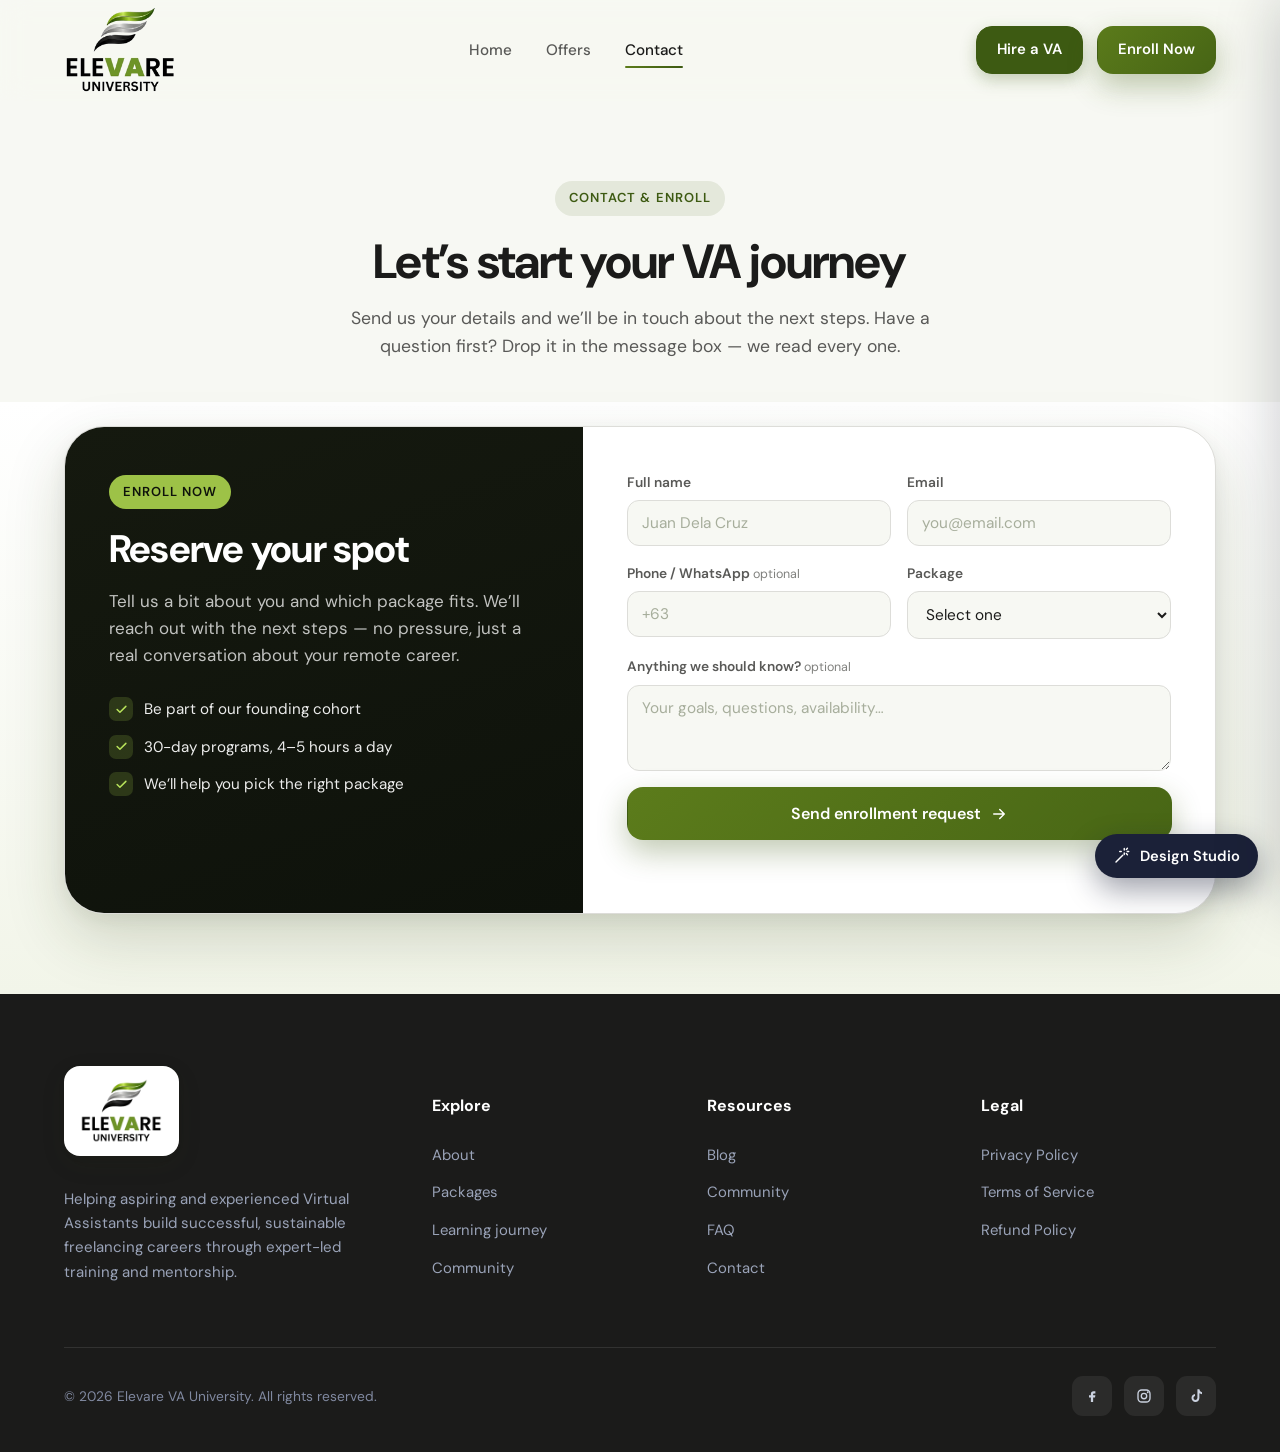
==== commit dc876c90: "Add files via upload" ====
--- a/contact.html
+++ b/contact.html
@@ -10,6 +10,7 @@
 <link rel="preconnect" href="https://fonts.gstatic.com" crossorigin />
 <link href="https://fonts.googleapis.com/css2?family=DM+Sans:opsz,wght@9..40,400..700&family=DM+Serif+Display:ital@0;1&display=swap" rel="stylesheet" />
 <link href="https://fonts.cdnfonts.com/css/garet" rel="stylesheet" />
+<link href="https://fonts.googleapis.com/css2?family=Roboto:wght@400;500;700;900&family=Roboto+Mono:wght@400;500&display=swap" rel="stylesheet" />
 <link rel="stylesheet" href="style.css">
 </head>
 <body>
@@ -25,7 +26,7 @@
       <a class="link active" href="contact.html">Contact</a>
     </nav>
     <div class="nav-cta">
-      <a class="btn btn-ghost" href="contact.html#hire">Hire a VA</a>
+      <a class="btn btn-hire" href="contact.html#hire">Hire a VA</a>
       <a class="btn btn-primary" href="contact.html">Enroll Now</a>
       <button class="menu-toggle" id="menuToggle" aria-label="Open menu" aria-expanded="false">
         <svg width="22" height="22" viewBox="0 0 24 24" fill="none"><path d="M4 7h16M4 12h16M4 17h16" stroke="currentColor" stroke-width="2" stroke-linecap="round"/></svg>
@@ -122,8 +123,7 @@
       <div class="ft-social">
         <a href="#" aria-label="Facebook"><svg width="18" height="18" viewBox="0 0 24 24" fill="currentColor"><path d="M14 8.5h2.5V5.5H14c-2.2 0-3.5 1.4-3.5 3.6V11H8v3h2.5v6h3v-6H16l.5-3h-3V9.3c0-.6.3-.8.9-.8Z"/></svg></a>
         <a href="#" aria-label="Instagram"><svg width="18" height="18" viewBox="0 0 24 24" fill="none"><rect x="4" y="4" width="16" height="16" rx="5" stroke="currentColor" stroke-width="1.8"/><circle cx="12" cy="12" r="3.6" stroke="currentColor" stroke-width="1.8"/><circle cx="17" cy="7" r="1.2" fill="currentColor"/></svg></a>
-        <a href="#" aria-label="LinkedIn"><svg width="18" height="18" viewBox="0 0 24 24" fill="currentColor"><path d="M6.5 8.5H4v11h2.5v-11Zm-1.2-1.3a1.5 1.5 0 100-3 1.5 1.5 0 000 3ZM20 19.5h-2.5v-5.8c0-1.4-.5-2.3-1.7-2.3-.9 0-1.5.6-1.7 1.2-.1.2-.1.5-.1.8v6.1H10.5s.03-9.9 0-11H13v1.6c.3-.5 1-1.2 2.4-1.2 1.8 0 3.1 1.2 3.1 3.7v6.9Z"/></svg></a>
-        <a href="#" aria-label="YouTube"><svg width="18" height="18" viewBox="0 0 24 24" fill="none"><rect x="3" y="6" width="18" height="12" rx="4" stroke="currentColor" stroke-width="1.8"/><path d="M11 9.5l4 2.5-4 2.5v-5Z" fill="currentColor"/></svg></a>
+        <a href="#" aria-label="TikTok"><svg width="18" height="18" viewBox="0 0 24 24" fill="currentColor"><path d="M16.5 3c.3 2 1.6 3.6 3.5 3.9v2.6c-1.3 0-2.5-.4-3.5-1.1v6.1c0 3-2.2 5.5-5.2 5.5S6 17.5 6 14.6c0-2.7 2-5 4.7-5.3v2.7c-1.2.3-2 1.3-2 2.6 0 1.5 1.1 2.6 2.6 2.6s2.6-1.2 2.6-2.8V3h2.6Z"/></svg></a>
       </div>
     </div>
   </div>
@@ -208,6 +208,21 @@
   var FORMSPREE_ENDPOINT = 'PASTE_YOUR_FORMSPREE_URL_HERE';
   var ENROLL_EMAIL = 'info.elevareuniversity@gmail.com';
   var enrollForm = document.getElementById('enrollForm');
+  function showThankYou(first) {
+    var hi = first ? (', ' + first) : '';
+    var card = document.querySelector('.contact-card');
+    if (!card) return;
+    card.classList.add('is-thankyou');
+    card.innerHTML =
+      '<div class="thankyou-panel">' +
+        '<div class="ty-badge" aria-hidden="true"><svg width="36" height="36" viewBox="0 0 24 24" fill="none"><path d="M5 12l4.5 4.5L19 7" stroke="#fff" stroke-width="2.6" stroke-linecap="round" stroke-linejoin="round"/></svg></div>' +
+        '<h2>Thank you for enrolling with Elevare University' + hi + '.</h2>' +
+        '<p>Your request has been received. Please kindly check your email within the next <strong>24\u201348 hours</strong> \u2014 you will receive your <strong>FREE VA Kickstart Training Course</strong> together with the next steps to begin your journey.</p>' +
+        '<p class="ty-small">If our message does not appear in your inbox, please check your spam or promotions folder, or reach us at ' + ENROLL_EMAIL + '.</p>' +
+        '<a class="btn btn-primary" href="index.html">Back to home</a>' +
+      '</div>';
+    if (card.scrollIntoView) card.scrollIntoView({ behavior: 'smooth', block: 'center' });
+  }
   if (enrollForm) {
     enrollForm.addEventListener('submit', function (e) {
       e.preventDefault();
@@ -227,7 +242,7 @@
       if (configured) {
         fetch(FORMSPREE_ENDPOINT, { method: 'POST', body: new FormData(enrollForm), headers: { 'Accept': 'application/json' } })
           .then(function (resp) {
-            if (resp.ok) { note.className = 'form-note ok'; note.textContent = 'Thanks, ' + first + '! Your request has been sent \u2014 we\u2019ll be in touch soon.'; enrollForm.reset(); }
+            if (resp.ok) { enrollForm.reset(); showThankYou(first); }
             else { btn.disabled = false; note.className = 'form-note err'; note.textContent = 'Sorry, something went wrong. Please email us at ' + ENROLL_EMAIL + '.'; }
           })
           .catch(function () { btn.disabled = false; note.className = 'form-note err'; note.textContent = 'Something went wrong. Please email us at ' + ENROLL_EMAIL + '.'; });
@@ -240,6 +255,7 @@
         note.className = 'form-note ok'; note.textContent = 'Opening your email app to send your request to ' + ENROLL_EMAIL + '\u2026';
         window.location.href = 'mailto:' + ENROLL_EMAIL + '?subject=' + subject + '&body=' + body;
         btn.disabled = false;
+        showThankYou(first);
       }
     });
   }
@@ -270,5 +286,6 @@
 
 })();
 </script>
+<script src="studio.js" defer></script>
 </body>
 </html>
--- a/style.css
+++ b/style.css
@@ -16,8 +16,8 @@
     --silver: #B6B6B5;    /* metallic silver swoosh */
 
     /* Gradients */
-    --grad-primary: linear-gradient(135deg, #5C7C1B 0%, #3D5A12 100%);
-    --grad-soft: linear-gradient(135deg, #3D5A12 0%, #9DC247 100%);
+    --grad-primary: linear-gradient(135deg, var(--blue) 0%, var(--purple) 100%);
+    --grad-soft: linear-gradient(135deg, var(--purple) 0%, var(--teal) 100%);
     --grad-hero: radial-gradient(1200px 600px at 75% -10%, rgba(157,194,71,0.18), transparent 60%),
                  radial-gradient(900px 500px at 10% 0%, rgba(92,124,27,0.12), transparent 55%);
 
@@ -35,6 +35,16 @@
 
     --maxw: 1200px;
     --ease: cubic-bezier(0.22, 1, 0.36, 1);
+
+    /* ----- Design Studio theme variables (defaults = original Elevare look) ----- */
+    --font-head: 'Garet', 'DM Sans', sans-serif;
+    --font-body: 'DM Sans', -apple-system, BlinkMacSystemFont, 'Segoe UI', sans-serif;
+    --font-accent: 'DM Serif Display', Georgia, serif;
+    --head-weight: 700;
+    --head-letter: -0.02em;
+    --body-line: 1.6;
+    --accent-style: italic;            /* italic headings accent on/off */
+    --r-pill: 999px;                   /* pill rounding (sharp studio mode squares it) */
   }
 
   * { box-sizing: border-box; }
@@ -47,20 +57,20 @@
   html { background: var(--bg); }
   body {
     margin: 0;
-    font-family: 'DM Sans', -apple-system, BlinkMacSystemFont, 'Segoe UI', sans-serif;
+    font-family: var(--font-body);
     background: transparent;
     color: var(--ink);
-    line-height: 1.6;
+    line-height: var(--body-line);
     font-size: 17px;
     -webkit-font-smoothing: antialiased;
     overflow-x: hidden;
   }
 
   h1, h2, h3, h4 {
-    font-family: 'Garet', 'DM Sans', 'DM Sans', sans-serif;
-    font-weight: 700;
+    font-family: var(--font-head);
+    font-weight: var(--head-weight);
     line-height: 1.08;
-    letter-spacing: -0.02em;
+    letter-spacing: var(--head-letter);
     margin: 0;
     color: var(--ink);
   }
@@ -182,7 +192,7 @@
     letter-spacing: -0.025em; font-weight: 700;
   }
   .hero-title em {
-    font-family: 'DM Serif Display', Georgia, serif; font-style: italic; font-weight: 400;
+    font-family: var(--font-accent); font-style: var(--accent-style); font-weight: 400;
     color: var(--blue); letter-spacing: 0; padding: 0 0.04em;
   }
   .hero-sub {
@@ -577,8 +587,217 @@
   .ks-arc-r { right: -185px; transform: translateY(-50%) scaleX(-1); }
   @media (max-width: 640px) { .kickstart { padding: 54px 22px; } .ks-arc { width: 300px; height: 300px; } .ks-arc-l { left: -165px; } .ks-arc-r { right: -165px; } }
 /* ---------- Offers intro accent + chips ---------- */
-  .hl { font-family: 'DM Serif Display', Georgia, serif; font-style: italic; font-weight: 400; color: var(--blue); }
+  .hl { font-family: var(--font-accent); font-style: var(--accent-style); font-weight: 400; color: var(--blue); }
   .intro-chips { display: flex; flex-wrap: wrap; justify-content: center; gap: 12px; margin-top: 30px; }
   .intro-chip { display: inline-flex; align-items: center; gap: 8px; font-size: 0.92rem; font-weight: 600; color: var(--ink); background: rgba(255,255,255,0.85); border: 1px solid var(--line); border-radius: 999px; padding: 10px 18px; box-shadow: var(--shadow-sm); backdrop-filter: blur(6px); transition: transform 0.25s var(--ease), box-shadow 0.25s var(--ease); }
   .intro-chip:hover { transform: translateY(-2px); box-shadow: var(--shadow-md); }
   .intro-chip svg { flex-shrink: 0; }
+
+  /* =====================================================================
+     CLIENT REVISIONS  (colour / content — theme-aware)
+     ===================================================================== */
+
+  /* Head-font everywhere it was hard-coded, so the Studio can re-font it */
+  .sfact-n, .stat .num, .pkg-name, .mentor .info .nm, .mentor .bio .nm,
+  .quote .who .nm, .faq-q, .ft-col h5, .step-num, .big-statement {
+    font-family: var(--font-head);
+  }
+
+  /* Pill rounding follows the Studio's corner setting */
+  .btn { border-radius: var(--r-sm); }
+  .btn-pill, .btn-pill-light, .btn-pill-glass, .btn-pill-outline,
+  .eyebrow, .hero-hook, .intro-chip, .tag, .trust-pill, .pkg-tag { border-radius: var(--r-pill); }
+
+  /* 1. Bigger logo + taller nav */
+  .nav-inner { height: 100px; }
+  .brand-logo { height: 90px; }
+  .hero { margin-top: -100px; }
+  .ft-logo-chip img { height: 66px; }
+  section[id], span[id] { scroll-margin-top: 118px; }
+  .faq-head { top: 122px; }
+  @media (max-width: 860px) {
+    .nav-inner { height: 84px; }
+    .brand-logo { height: 64px; }
+    .hero { margin-top: -84px; }
+  }
+
+  /* 2. FREE-course subtext now lives on the HERO "Enroll now" button */
+  .hero-ctas .btn-enroll { flex-direction: column; gap: 2px; padding-top: 13px; padding-bottom: 13px; line-height: 1.15; }
+  .btn-enroll .be-main { font-weight: 700; display: inline-flex; align-items: center; gap: 8px; }
+  .btn-enroll .be-sub { font-weight: 600; font-size: 0.74rem; letter-spacing: 0.02em; opacity: 0.95; }
+
+  /* 8. "Hire a VA" — dark-green fill */
+  .btn-hire { color: #fff; background: var(--purple); border: 1px solid var(--purple); box-shadow: 0 6px 16px rgba(61,90,18,0.28); }
+  .btn-hire:hover { transform: translateY(-2px); filter: brightness(0.9); box-shadow: 0 12px 26px rgba(61,90,18,0.36); }
+
+  /* 3/4/6. Solid journey-style filled icon squares */
+  .feature-grid .feature-card:nth-child(1) .feature-icn { background: var(--teal); }
+  .feature-grid .feature-card:nth-child(1) .feature-icn svg [stroke] { stroke: #1B2B08; }
+  .feature-grid .feature-card:nth-child(2) .feature-icn { background: var(--purple); }
+  .feature-grid .feature-card:nth-child(2) .feature-icn svg [stroke] { stroke: #fff; }
+  .feature-grid .feature-card:nth-child(3) .feature-icn { background: #15170F; }
+  .feature-grid .feature-card:nth-child(3) .feature-icn svg [stroke] { stroke: #fff; }
+  .feature-icn { box-shadow: 0 8px 18px rgba(27,40,8,0.16); }
+
+  /* FAQ "+" squares filled */
+  .faq-icn { background: var(--purple); color: #fff; }
+  .faq-icn svg [stroke] { stroke: #fff; }
+  .faq-item.open .faq-icn { background: rgba(255,255,255,0.20); color: #fff; }
+
+  /* 5. FAQ text bigger / blacker */
+  .faq-q { font-size: 1.22rem; font-weight: 700; color: #111110; }
+  .faq-head h2 { color: #111110; }
+
+  /* 6/4. Packages — Faith & Freedom light, Family dark; icon squares filled */
+  .pkg-grid .pkg-card:nth-child(1), .pkg-grid .pkg-card:nth-child(3) { background: #EAF1DA; border-color: #D7E3B4; }
+  .pkg-grid .pkg-card:nth-child(1) .pkg-icn { background: var(--blue); }
+  .pkg-grid .pkg-card:nth-child(1) .pkg-icn svg [stroke] { stroke: #fff; }
+  .pkg-grid .pkg-card:nth-child(3) .pkg-icn { background: var(--purple); }
+  .pkg-grid .pkg-card:nth-child(3) .pkg-icn svg [stroke] { stroke: #fff; }
+  .pkg-card.featured .pkg-icn { background: var(--teal); }
+  .pkg-card.featured .pkg-icn svg [stroke] { stroke: #1B2B08; }
+  .pkg-icn { box-shadow: 0 8px 18px rgba(27,40,8,0.16); }
+
+  /* 8/12. Readable muted text + black "Discover" button */
+  .big-statement .muted { color: #3C4035; }
+  .btn-discover { color: #fff !important; background: #15170F; border: 1px solid #15170F; box-shadow: 0 8px 20px rgba(0,0,0,0.22); }
+  .btn-discover:hover { transform: translateY(-2px); background: #000; border-color: #000; color: #fff; }
+
+  /* NEW: "Why choose Elevare" boxes filled dark-green -> black (like the journey) */
+  #about .feature-grid .feature-card {
+    color: #fff; border-color: transparent;
+    box-shadow: 0 16px 40px rgba(20,30,8,0.22);
+  }
+  #about .feature-grid .feature-card:nth-child(1) { background: linear-gradient(160deg, #3E5A12, #2C4210); }
+  #about .feature-grid .feature-card:nth-child(2) { background: linear-gradient(160deg, #26380C, #1A2708); }
+  #about .feature-grid .feature-card:nth-child(3) { background: linear-gradient(160deg, #14160F, #0B0C08); }
+  #about .feature-grid .feature-card h3 { color: #fff; }
+  #about .feature-grid .feature-card p { color: rgba(255,255,255,0.82); }
+  #about .feature-grid .feature-card::before { display: none; }
+  #about .feature-grid .feature-card .feature-icn { background: rgba(255,255,255,0.14) !important; }
+  #about .feature-grid .feature-card .feature-icn svg [stroke] { stroke: #fff !important; }
+  #about .feature-grid .feature-card:hover { transform: translateY(-8px); box-shadow: 0 26px 60px rgba(20,30,8,0.34); }
+
+  /* 11. Thank-you panel */
+  .contact-card.is-thankyou { grid-template-columns: 1fr; }
+  .thankyou-panel { padding: 64px 48px; text-align: center; background: linear-gradient(160deg, #1B2410 0%, #0E120B 100%); color: #fff; }
+  .thankyou-panel .ty-badge { width: 72px; height: 72px; border-radius: var(--r-md); margin: 0 auto 24px; display: grid; place-items: center; background: var(--grad-primary); box-shadow: 0 12px 28px rgba(61,90,18,0.4); }
+  .thankyou-panel h2 { color: #fff; font-size: clamp(1.6rem, 3vw, 2.2rem); margin-bottom: 16px; }
+  .thankyou-panel p { color: rgba(255,255,255,0.86); font-size: 1.05rem; max-width: 540px; margin: 0 auto 14px; }
+  .thankyou-panel p strong { color: var(--teal); }
+  .thankyou-panel .ty-small { font-size: 0.9rem; color: rgba(255,255,255,0.6); }
+  .thankyou-panel .btn { margin-top: 26px; }
+  @media (max-width: 860px) { .thankyou-panel { padding: 44px 26px; } }
+
+  /* =====================================================================
+     DESIGN STUDIO — corner / italic / device modes (set on <html>)
+     ===================================================================== */
+  html[data-radius="sharp"]  { --r-sm:4px;  --r-md:6px;  --r-lg:8px;  --r-xl:10px; --r-pill:6px; }
+  html[data-radius="soft"]   { --r-sm:10px; --r-md:14px; --r-lg:18px; --r-xl:22px; --r-pill:16px; }
+  html[data-radius="round"]  { --r-sm:16px; --r-md:22px; --r-lg:30px; --r-xl:40px; --r-pill:999px; }
+  html[data-italic="off"]    { --accent-style: normal; --font-accent: var(--font-head); }
+
+  #ds-stage { transition: max-width .4s var(--ease); }
+  html[data-device="phone"]   #ds-stage,
+  html[data-device="tablet"]  #ds-stage,
+  html[data-device="desktop"] #ds-stage {
+    margin: 0 auto; box-shadow: 0 0 0 1px var(--line), 0 30px 90px rgba(0,0,0,0.18); background: var(--bg);
+  }
+  html[data-device="phone"]   #ds-stage { max-width: 412px; }
+  html[data-device="tablet"]  #ds-stage { max-width: 834px; }
+  html[data-device="desktop"] #ds-stage { max-width: 1280px; }
+  html[data-device="phone"] .nav-links, html[data-device="tablet"] .nav-links { } /* keep as-is */
+
+  /* =====================================================================
+     DESIGN STUDIO — panel UI (fixed; theme-independent neutral styling)
+     ===================================================================== */
+  .ds-fab {
+    position: fixed; right: 22px; bottom: 22px; z-index: 1000;
+    display: inline-flex; align-items: center; gap: 9px;
+    background: #1B2138; color: #fff; border: none; cursor: pointer;
+    font: 600 0.92rem/1 var(--font-body); padding: 13px 18px; border-radius: 999px;
+    box-shadow: 0 12px 30px rgba(20,25,50,0.4); transition: transform .2s, box-shadow .2s;
+  }
+  .ds-fab:hover { transform: translateY(-2px); box-shadow: 0 16px 40px rgba(20,25,50,0.5); }
+  .ds-fab svg { width: 18px; height: 18px; }
+  .ds-overlay { position: fixed; inset: 0; background: rgba(15,18,30,0.34); z-index: 1001; opacity: 0; pointer-events: none; transition: opacity .3s; }
+  .ds-overlay.open { opacity: 1; pointer-events: auto; }
+  .ds-panel {
+    position: fixed; top: 0; right: 0; height: 100%; width: 380px; max-width: 92vw; z-index: 1002;
+    background: #fff; box-shadow: -20px 0 60px rgba(15,18,30,0.22);
+    transform: translateX(105%); transition: transform .38s var(--ease);
+    display: flex; flex-direction: column; font-family: var(--font-body); color: #20243A;
+  }
+  .ds-panel.open { transform: translateX(0); }
+  .ds-head { display: flex; align-items: center; gap: 12px; padding: 18px 20px; border-bottom: 1px solid #ECEEF3; }
+  .ds-head .ds-mark { width: 40px; height: 40px; border-radius: 11px; background: #1B2138; display: grid; place-items: center; color: #fff; flex-shrink: 0; }
+  .ds-head h3 { margin: 0; font-size: 1.05rem; color: #1B2138; font-family: var(--font-body); letter-spacing: 0; }
+  .ds-head .ds-sub { font-size: 0.66rem; letter-spacing: 0.12em; color: #9AA0B2; text-transform: uppercase; display: flex; align-items: center; gap: 5px; }
+  .ds-close { margin-left: auto; background: none; border: none; cursor: pointer; color: #6A7184; width: 34px; height: 34px; border-radius: 8px; display: grid; place-items: center; }
+  .ds-close:hover { background: #F2F3F7; color: #20243A; }
+  .ds-body { overflow-y: auto; padding: 22px 20px 40px; }
+  .ds-sec-label { display: flex; align-items: center; gap: 8px; font-size: 0.72rem; letter-spacing: 0.12em; text-transform: uppercase; color: #8089A0; font-weight: 700; margin: 26px 0 12px; }
+  .ds-sec-label:first-child { margin-top: 0; }
+  .ds-sec-label svg { width: 15px; height: 15px; }
+
+  .ds-pal { display: flex; flex-direction: column; gap: 9px; }
+  .ds-pal-item { display: flex; align-items: center; gap: 13px; padding: 11px 12px; border: 1px solid #E7E9F0; border-radius: 12px; cursor: pointer; background: #fff; transition: border-color .2s, background .2s, box-shadow .2s; text-align: left; }
+  .ds-pal-item:hover { border-color: #C9CEDD; }
+  .ds-pal-item.sel { border-color: #1B2138; background: #F6F4EE; box-shadow: 0 0 0 1px #1B2138 inset; }
+  .ds-swatch { display: flex; width: 74px; height: 40px; border-radius: 7px; overflow: hidden; flex-shrink: 0; box-shadow: 0 1px 3px rgba(0,0,0,0.12); }
+  .ds-swatch i { flex: 1; }
+  .ds-pal-txt { flex: 1; min-width: 0; }
+  .ds-pal-txt b { display: block; font-size: 0.92rem; color: #1B2138; }
+  .ds-pal-txt span { display: block; font-size: 0.78rem; color: #8089A0; white-space: nowrap; overflow: hidden; text-overflow: ellipsis; }
+  .ds-pal-item .ds-check { color: #1B2138; opacity: 0; flex-shrink: 0; }
+  .ds-pal-item.sel .ds-check { opacity: 1; }
+
+  .ds-type-grid { display: grid; grid-template-columns: 1fr 1fr; gap: 10px; }
+  .ds-type { border: 1px solid #E7E9F0; border-radius: 12px; padding: 14px 14px 12px; cursor: pointer; background: #fff; transition: border-color .2s, background .2s, box-shadow .2s; text-align: left; }
+  .ds-type:hover { border-color: #C9CEDD; }
+  .ds-type.sel { border-color: #1B2138; background: #F2F3F7; box-shadow: 0 0 0 1px #1B2138 inset; }
+  .ds-type .ds-aa { font-size: 1.9rem; line-height: 1; color: #1B2138; margin-bottom: 10px; }
+  .ds-type b { display: block; font-size: 0.86rem; color: #1B2138; }
+  .ds-type span { display: block; font-size: 0.74rem; color: #8089A0; }
+
+  .ds-seg { display: grid; grid-auto-flow: column; grid-auto-columns: 1fr; gap: 8px; }
+  .ds-seg button { border: 1px solid #E7E9F0; background: #fff; border-radius: 12px; padding: 13px 8px; cursor: pointer; font: 600 0.9rem var(--font-body); color: #1B2138; display: flex; flex-direction: column; align-items: center; gap: 7px; transition: border-color .2s, background .2s, color .2s; }
+  .ds-seg button svg { width: 22px; height: 22px; }
+  .ds-seg button:hover { border-color: #C9CEDD; }
+  .ds-seg button.sel { background: #1B2138; color: #fff; border-color: #1B2138; }
+  .ds-row { display: flex; align-items: center; justify-content: space-between; gap: 12px; border: 1px solid #E7E9F0; border-radius: 12px; padding: 13px 15px; margin-top: 10px; }
+  .ds-row .ds-row-lab { display: flex; align-items: center; gap: 9px; font-weight: 600; font-size: 0.92rem; color: #1B2138; }
+  .ds-switch { position: relative; width: 46px; height: 26px; border-radius: 999px; background: #D5D9E3; border: none; cursor: pointer; transition: background .2s; flex-shrink: 0; }
+  .ds-switch::after { content: ''; position: absolute; top: 3px; left: 3px; width: 20px; height: 20px; border-radius: 50%; background: #fff; box-shadow: 0 1px 3px rgba(0,0,0,0.25); transition: transform .2s; }
+  .ds-switch.on { background: #1B2138; }
+  .ds-switch.on::after { transform: translateX(20px); }
+  .ds-mini-label { font-size: 0.74rem; font-weight: 700; letter-spacing: 0.1em; text-transform: uppercase; color: #9AA0B2; margin: 16px 0 8px; }
+  .ds-reset { width: 100%; margin-top: 28px; padding: 12px; border: 1px solid #E7E9F0; background: #fff; border-radius: 12px; cursor: pointer; font: 600 0.9rem var(--font-body); color: #6A7184; }
+  .ds-reset:hover { background: #F2F3F7; color: #20243A; }
+  @media (max-width: 540px) { .ds-fab span { display: none; } .ds-fab { padding: 14px; } }
+
+  /* =====================================================================
+     MORE FILLS — stat boxes + FAQ boxes (green -> dark-green, like journey)
+     ===================================================================== */
+  /* Stat boxes (30 / 4-5 / 1:1 / 100%) */
+  .stmt-facts .sfact { border-color: transparent; color: #fff; box-shadow: 0 12px 30px rgba(20,30,8,0.20); }
+  .stmt-facts .sfact:nth-child(1) { background: linear-gradient(160deg, #6F9B1E, #4E6B16); }
+  .stmt-facts .sfact:nth-child(2) { background: linear-gradient(160deg, #5C7C1B, #3D5A12); }
+  .stmt-facts .sfact:nth-child(3) { background: linear-gradient(160deg, #3D5A12, #2C4210); }
+  .stmt-facts .sfact:nth-child(4) { background: linear-gradient(160deg, #26380C, #14160F); }
+  .stmt-facts .sfact-n { background-image: none; -webkit-text-fill-color: #fff; color: #fff; }
+  .stmt-facts .sfact-l { color: rgba(255,255,255,0.82); }
+  .stmt-facts .sfact:hover { box-shadow: 0 18px 40px rgba(20,30,8,0.30); }
+
+  /* FAQ boxes — filled when closed; darkest when open */
+  .faq-item { border-color: transparent; box-shadow: 0 10px 26px rgba(20,30,8,0.16); }
+  .faq-item:nth-child(1) { background: linear-gradient(160deg, #6F9B1E, #5C7C1B); }
+  .faq-item:nth-child(2) { background: linear-gradient(160deg, #5C7C1B, #4A6416); }
+  .faq-item:nth-child(3) { background: linear-gradient(160deg, #4A6416, #3D5A12); }
+  .faq-item:nth-child(4) { background: linear-gradient(160deg, #3D5A12, #2E4A0E); }
+  .faq-item:nth-child(5) { background: linear-gradient(160deg, #2E4A0E, #1F3309); }
+  .faq-item:hover { border-color: transparent; transform: translateY(-2px); box-shadow: 0 16px 34px rgba(20,30,8,0.26); }
+  .faq-q { color: #fff; }
+  .faq-icn { background: rgba(255,255,255,0.18); color: #fff; }
+  .faq-icn svg [stroke] { stroke: #fff; }
+  .faq-item.open { background: linear-gradient(135deg, #1C2A0C 0%, #0E120B 100%); }  /* darkest on open */
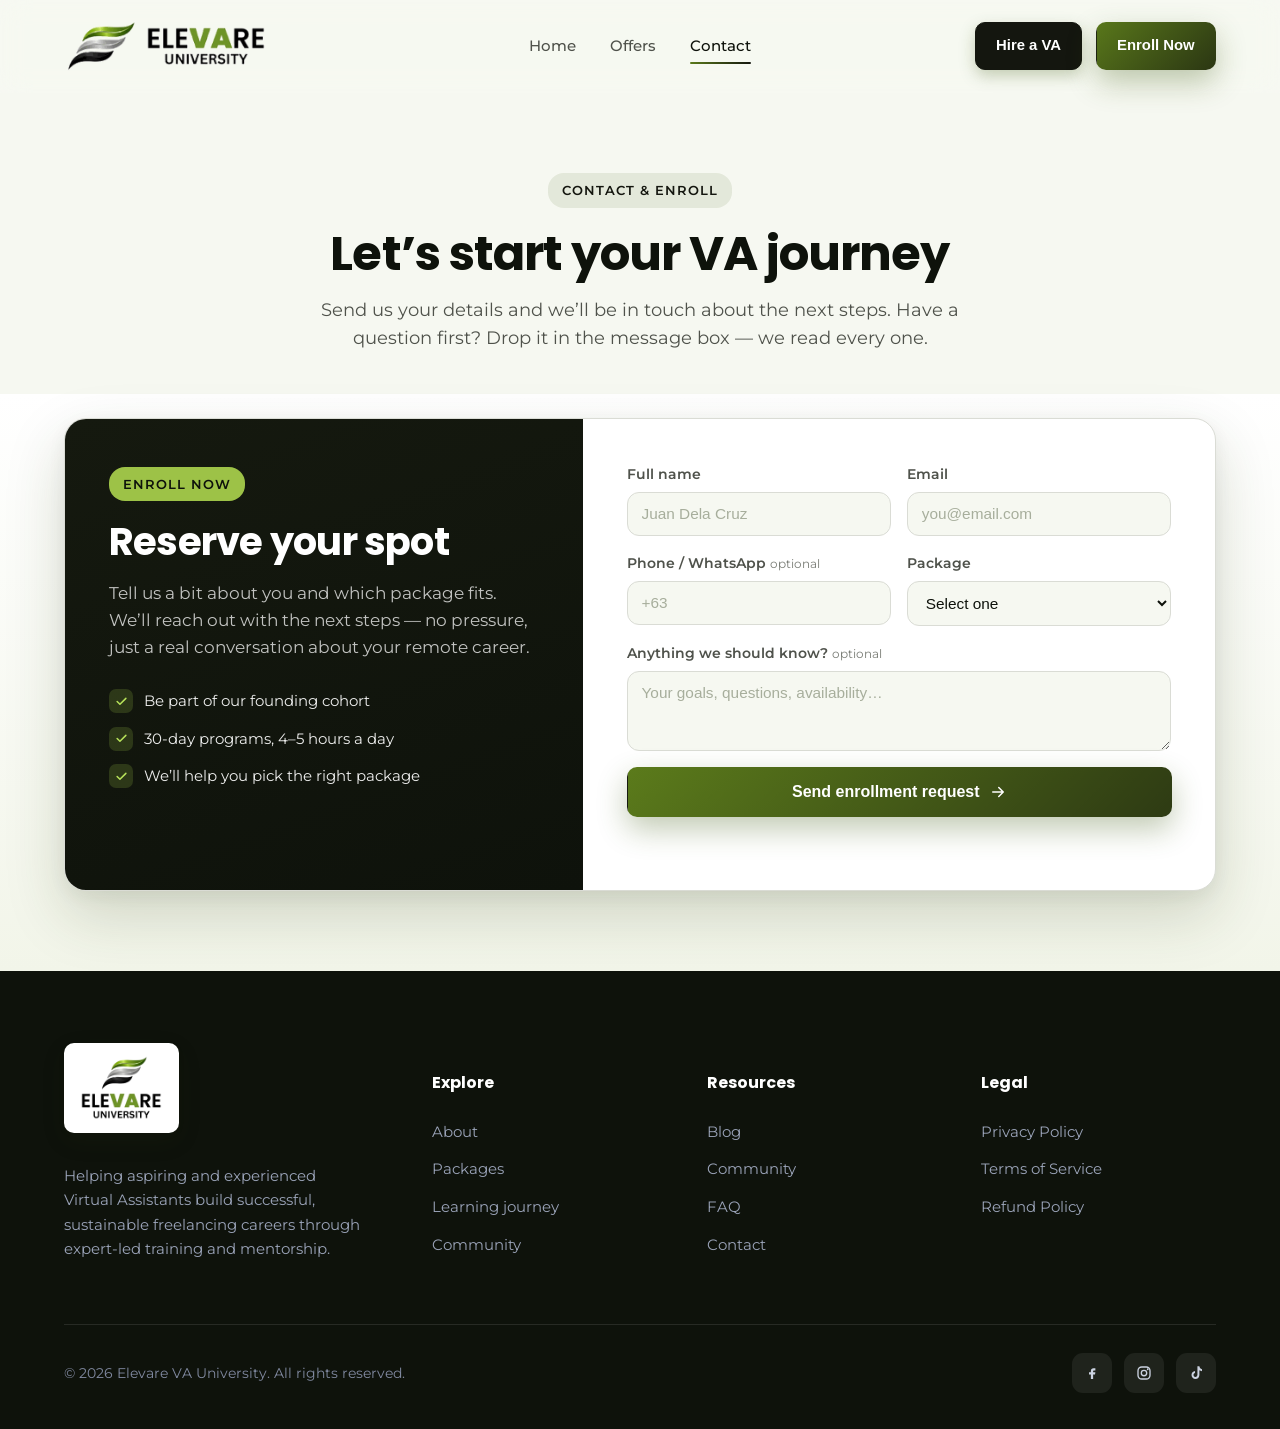
==== commit 9faa1149: "Add files via upload" ====
--- a/contact.html
+++ b/contact.html
@@ -1,5 +1,5 @@
 <!DOCTYPE html>
-<html lang="en">
+<html lang="en" data-radius="soft" data-form="1">
 <head>
 <meta charset="UTF-8" />
 <meta name="viewport" content="width=device-width, initial-scale=1.0" />
@@ -8,9 +8,8 @@
 <link rel="icon" type="image/png" href="[data-uri]" />
 <link rel="preconnect" href="https://fonts.googleapis.com" />
 <link rel="preconnect" href="https://fonts.gstatic.com" crossorigin />
-<link href="https://fonts.googleapis.com/css2?family=DM+Sans:opsz,wght@9..40,400..700&family=DM+Serif+Display:ital@0;1&display=swap" rel="stylesheet" />
+<link href="https://fonts.googleapis.com/css2?family=Poppins:ital,wght@0,400;0,500;0,600;0,700;0,800;1,400;1,500;1,600;1,700&family=Montserrat:ital,wght@0,400;0,500;0,600;0,700;1,400;1,500&display=swap" rel="stylesheet" />
 <link href="https://fonts.cdnfonts.com/css/garet" rel="stylesheet" />
-<link href="https://fonts.googleapis.com/css2?family=Roboto:wght@400;500;700;900&family=Roboto+Mono:wght@400;500&display=swap" rel="stylesheet" />
 <link rel="stylesheet" href="style.css">
 </head>
 <body>
@@ -18,7 +17,7 @@
 <header class="nav" id="nav">
   <div class="wrap nav-inner">
     <a class="brand" href="index.html" aria-label="Elevare University home">
-      <span class="brand-chip"><img class="brand-logo" src="[data-uri]" alt="Elevare University" /></span>
+      <span class="brand-chip"><img class="brand-logo" src="[data-uri]" alt="Elevare University" /></span>
     </a>
     <nav class="nav-links" aria-label="Primary">
       <a class="link" href="index.html">Home</a>
@@ -26,7 +25,7 @@
       <a class="link active" href="contact.html">Contact</a>
     </nav>
     <div class="nav-cta">
-      <a class="btn btn-hire" href="contact.html#hire">Hire a VA</a>
+      <a class="btn btn-hire" href="hire.html">Hire a VA</a>
       <a class="btn btn-primary" href="contact.html">Enroll Now</a>
       <button class="menu-toggle" id="menuToggle" aria-label="Open menu" aria-expanded="false">
         <svg width="22" height="22" viewBox="0 0 24 24" fill="none"><path d="M4 7h16M4 12h16M4 17h16" stroke="currentColor" stroke-width="2" stroke-linecap="round"/></svg>
@@ -38,7 +37,7 @@
   <a href="index.html">Home</a>
   <a href="offers.html">Offers</a>
   <a href="contact.html">Contact</a>
-  <a href="contact.html#hire">Hire a VA</a>
+  <a href="hire.html">Hire a VA</a>
   <a class="btn btn-primary" href="contact.html">Enroll Now</a>
 </div>
 
@@ -69,6 +68,7 @@
       </div>
       <form class="contact-form" id="enrollForm" novalidate>
         <input type="hidden" name="_subject" id="cSubject" value="New enrollment request — Elevare University">
+        <input type="checkbox" name="botcheck" tabindex="-1" autocomplete="off" aria-hidden="true" style="display:none !important;">
         <div class="cf-row">
           <div class="field"><label for="cf-name">Full name</label><input id="cf-name" name="name" type="text" autocomplete="name" placeholder="Juan Dela Cruz" required></div>
           <div class="field"><label for="cf-email">Email</label><input id="cf-email" name="email" type="email" autocomplete="email" placeholder="you@email.com" required></div>
@@ -204,7 +204,12 @@
     mt.setAttribute('aria-expanded', String(open));
   });
   mm.querySelectorAll('a').forEach(function (a) { a.addEventListener('click', function () { mm.classList.remove('open'); mt.setAttribute('aria-expanded', 'false'); }); });
-  /* ---- Enrollment form -> Formspree ---- */
+  /* ---- Enrollment form delivery ----
+     EASIEST: paste a Web3Forms access key below (get one free in ~30s at https://web3forms.com
+     by entering info.elevareuniversity@gmail.com — the key is emailed to you and is safe to keep here).
+     Submissions then go straight to that inbox automatically. Formspree is supported as an
+     alternative; if neither is set, the form falls back to opening the visitor's email app. */
+  var WEB3FORMS_KEY      = 'PASTE_YOUR_WEB3FORMS_ACCESS_KEY_HERE';
   var FORMSPREE_ENDPOINT = 'PASTE_YOUR_FORMSPREE_URL_HERE';
   var ENROLL_EMAIL = 'info.elevareuniversity@gmail.com';
   var enrollForm = document.getElementById('enrollForm');
@@ -237,15 +242,28 @@
       if (!emailRe.test(email.value.trim())) { email.classList.add('invalid'); ok = false; }
       if (!ok) { note.className = 'form-note err'; note.textContent = 'Please add your name and a valid email so we can reach you.'; return; }
       var first = name.value.trim().split(' ')[0];
-      var configured = /^https:\/\/formspree\.io\/f\//.test(FORMSPREE_ENDPOINT);
+      var hasWeb3 = WEB3FORMS_KEY && WEB3FORMS_KEY.indexOf('PASTE_') === -1 && WEB3FORMS_KEY.length > 10;
+      var hasFormspree = /^https:\/\/formspree\.io\/f\//.test(FORMSPREE_ENDPOINT);
       note.className = 'form-note'; note.textContent = 'Sending\u2026'; btn.disabled = true;
-      if (configured) {
+      function fail() { btn.disabled = false; note.className = 'form-note err'; note.textContent = 'Sorry, something went wrong. Please email us directly at ' + ENROLL_EMAIL + '.'; }
+
+      if (hasWeb3) {
+        var fd = new FormData(enrollForm);
+        fd.append('access_key', WEB3FORMS_KEY);
+        fd.append('subject', 'New enrollment request \u2014 ' + name.value.trim());
+        fd.append('from_name', 'Elevare University website');
+        fd.append('replyto', email.value.trim());
+        fetch('https://api.web3forms.com/submit', { method: 'POST', body: fd, headers: { 'Accept': 'application/json' } })
+          .then(function (resp) { return resp.json(); })
+          .then(function (data) { if (data && data.success) { enrollForm.reset(); showThankYou(first); } else { fail(); } })
+          .catch(fail);
+      } else if (hasFormspree) {
         fetch(FORMSPREE_ENDPOINT, { method: 'POST', body: new FormData(enrollForm), headers: { 'Accept': 'application/json' } })
           .then(function (resp) {
             if (resp.ok) { enrollForm.reset(); showThankYou(first); }
-            else { btn.disabled = false; note.className = 'form-note err'; note.textContent = 'Sorry, something went wrong. Please email us at ' + ENROLL_EMAIL + '.'; }
+            else { fail(); }
           })
-          .catch(function () { btn.disabled = false; note.className = 'form-note err'; note.textContent = 'Something went wrong. Please email us at ' + ENROLL_EMAIL + '.'; });
+          .catch(fail);
       } else {
         var phone = document.getElementById('cf-phone');
         var pkg = document.getElementById('cf-pkg');
@@ -286,6 +304,5 @@
 
 })();
 </script>
-<script src="studio.js" defer></script>
 </body>
 </html>
--- a/style.css
+++ b/style.css
@@ -1,16 +1,16 @@
 :root {
-    /* Palette derived from the Elevare University logo (green / silver / charcoal) */
-    --blue: #5C7C1B;      /* primary olive-green (logo "VARE") */
-    --purple: #3D5A12;    /* deep forest green */
-    --teal: #9DC247;      /* bright lime accent (top swoosh) */
-    --bg: #F7F8F3;        /* warm light background */
-    --ink: #1B1B1A;       /* near-black (logo wordmark) */
+    /* LOCKED PALETTE — Lime & Black */
+    --blue: #5C7C1B;      /* primary lime-green */
+    --purple: #14160F;    /* near-black (the "Black") */
+    --teal: #9DC247;      /* bright lime accent */
+    --bg: #F6F8F1;        /* light background */
+    --ink: #0E120B;       /* near-black text */
     --success: #22C55E;
 
     /* Derived neutrals (warm) */
-    --ink-2: #4B5043;
-    --ink-3: #6C7163;
-    --line: #E6E8DD;
+    --ink-2: #4F524B;
+    --ink-3: #797C75;
+    --line: #DADCD5;
     --card: #FFFFFF;
     --white: #FFFFFF;
     --silver: #B6B6B5;    /* metallic silver swoosh */
@@ -36,10 +36,10 @@
     --maxw: 1200px;
     --ease: cubic-bezier(0.22, 1, 0.36, 1);
 
-    /* ----- Design Studio theme variables (defaults = original Elevare look) ----- */
-    --font-head: 'Garet', 'DM Sans', sans-serif;
-    --font-body: 'DM Sans', -apple-system, BlinkMacSystemFont, 'Segoe UI', sans-serif;
-    --font-accent: 'DM Serif Display', Georgia, serif;
+    /* ----- LOCKED FONTS — Luxe Sans (Poppins headings / Montserrat body) ----- */
+    --font-head: 'Poppins', sans-serif;
+    --font-body: 'Montserrat', -apple-system, BlinkMacSystemFont, 'Segoe UI', sans-serif;
+    --font-accent: 'Poppins', sans-serif;
     --head-weight: 700;
     --head-letter: -0.02em;
     --body-line: 1.6;
@@ -530,6 +530,7 @@
   @media (prefers-reduced-motion: reduce) {
     .reveal { opacity: 1; transform: none; }
     .badge { animation: none; }
+    .pulse-dot::after { animation: none; display: none; }
   }
 
   /* ---------- Responsive ---------- */
@@ -608,17 +609,18 @@
   .btn-pill, .btn-pill-light, .btn-pill-glass, .btn-pill-outline,
   .eyebrow, .hero-hook, .intro-chip, .tag, .trust-pill, .pkg-tag { border-radius: var(--r-pill); }
 
-  /* 1. Bigger logo + taller nav */
-  .nav-inner { height: 100px; }
-  .brand-logo { height: 90px; }
-  .hero { margin-top: -100px; }
+  /* 1. Horizontal logo — anchored hard-LEFT, wide but a compact header */
+  .nav-inner { height: 92px; justify-content: space-between !important; }
+  .brand { order: -1; margin-right: 36px; }        /* logo locked to the far LEFT (can't drift to centre) */
+  .brand-logo { height: 56px; width: auto; }       /* wide horizontal lockup — aspect ratio locked, no distortion */
+  .hero { margin-top: -92px; }
   .ft-logo-chip img { height: 66px; }
-  section[id], span[id] { scroll-margin-top: 118px; }
-  .faq-head { top: 122px; }
+  section[id], span[id] { scroll-margin-top: 110px; }
+  .faq-head { top: 114px; }
   @media (max-width: 860px) {
-    .nav-inner { height: 84px; }
-    .brand-logo { height: 64px; }
-    .hero { margin-top: -84px; }
+    .nav-inner { height: 74px; }
+    .brand-logo { height: 44px; width: auto; }
+    .hero { margin-top: -74px; }
   }
 
   /* 2. FREE-course subtext now lives on the HERO "Enroll now" button */
@@ -690,91 +692,13 @@
   @media (max-width: 860px) { .thankyou-panel { padding: 44px 26px; } }
 
   /* =====================================================================
-     DESIGN STUDIO — corner / italic / device modes (set on <html>)
+     LOCKED LAYOUT MODES — corner radius + italic accent (set on <html>)
      ===================================================================== */
   html[data-radius="sharp"]  { --r-sm:4px;  --r-md:6px;  --r-lg:8px;  --r-xl:10px; --r-pill:6px; }
   html[data-radius="soft"]   { --r-sm:10px; --r-md:14px; --r-lg:18px; --r-xl:22px; --r-pill:16px; }
   html[data-radius="round"]  { --r-sm:16px; --r-md:22px; --r-lg:30px; --r-xl:40px; --r-pill:999px; }
   html[data-italic="off"]    { --accent-style: normal; --font-accent: var(--font-head); }
 
-  #ds-stage { transition: max-width .4s var(--ease); }
-  html[data-device="phone"]   #ds-stage,
-  html[data-device="tablet"]  #ds-stage,
-  html[data-device="desktop"] #ds-stage {
-    margin: 0 auto; box-shadow: 0 0 0 1px var(--line), 0 30px 90px rgba(0,0,0,0.18); background: var(--bg);
-  }
-  html[data-device="phone"]   #ds-stage { max-width: 412px; }
-  html[data-device="tablet"]  #ds-stage { max-width: 834px; }
-  html[data-device="desktop"] #ds-stage { max-width: 1280px; }
-  html[data-device="phone"] .nav-links, html[data-device="tablet"] .nav-links { } /* keep as-is */
-
-  /* =====================================================================
-     DESIGN STUDIO — panel UI (fixed; theme-independent neutral styling)
-     ===================================================================== */
-  .ds-fab {
-    position: fixed; right: 22px; bottom: 22px; z-index: 1000;
-    display: inline-flex; align-items: center; gap: 9px;
-    background: #1B2138; color: #fff; border: none; cursor: pointer;
-    font: 600 0.92rem/1 var(--font-body); padding: 13px 18px; border-radius: 999px;
-    box-shadow: 0 12px 30px rgba(20,25,50,0.4); transition: transform .2s, box-shadow .2s;
-  }
-  .ds-fab:hover { transform: translateY(-2px); box-shadow: 0 16px 40px rgba(20,25,50,0.5); }
-  .ds-fab svg { width: 18px; height: 18px; }
-  .ds-overlay { position: fixed; inset: 0; background: rgba(15,18,30,0.34); z-index: 1001; opacity: 0; pointer-events: none; transition: opacity .3s; }
-  .ds-overlay.open { opacity: 1; pointer-events: auto; }
-  .ds-panel {
-    position: fixed; top: 0; right: 0; height: 100%; width: 380px; max-width: 92vw; z-index: 1002;
-    background: #fff; box-shadow: -20px 0 60px rgba(15,18,30,0.22);
-    transform: translateX(105%); transition: transform .38s var(--ease);
-    display: flex; flex-direction: column; font-family: var(--font-body); color: #20243A;
-  }
-  .ds-panel.open { transform: translateX(0); }
-  .ds-head { display: flex; align-items: center; gap: 12px; padding: 18px 20px; border-bottom: 1px solid #ECEEF3; }
-  .ds-head .ds-mark { width: 40px; height: 40px; border-radius: 11px; background: #1B2138; display: grid; place-items: center; color: #fff; flex-shrink: 0; }
-  .ds-head h3 { margin: 0; font-size: 1.05rem; color: #1B2138; font-family: var(--font-body); letter-spacing: 0; }
-  .ds-head .ds-sub { font-size: 0.66rem; letter-spacing: 0.12em; color: #9AA0B2; text-transform: uppercase; display: flex; align-items: center; gap: 5px; }
-  .ds-close { margin-left: auto; background: none; border: none; cursor: pointer; color: #6A7184; width: 34px; height: 34px; border-radius: 8px; display: grid; place-items: center; }
-  .ds-close:hover { background: #F2F3F7; color: #20243A; }
-  .ds-body { overflow-y: auto; padding: 22px 20px 40px; }
-  .ds-sec-label { display: flex; align-items: center; gap: 8px; font-size: 0.72rem; letter-spacing: 0.12em; text-transform: uppercase; color: #8089A0; font-weight: 700; margin: 26px 0 12px; }
-  .ds-sec-label:first-child { margin-top: 0; }
-  .ds-sec-label svg { width: 15px; height: 15px; }
-
-  .ds-pal { display: flex; flex-direction: column; gap: 9px; }
-  .ds-pal-item { display: flex; align-items: center; gap: 13px; padding: 11px 12px; border: 1px solid #E7E9F0; border-radius: 12px; cursor: pointer; background: #fff; transition: border-color .2s, background .2s, box-shadow .2s; text-align: left; }
-  .ds-pal-item:hover { border-color: #C9CEDD; }
-  .ds-pal-item.sel { border-color: #1B2138; background: #F6F4EE; box-shadow: 0 0 0 1px #1B2138 inset; }
-  .ds-swatch { display: flex; width: 74px; height: 40px; border-radius: 7px; overflow: hidden; flex-shrink: 0; box-shadow: 0 1px 3px rgba(0,0,0,0.12); }
-  .ds-swatch i { flex: 1; }
-  .ds-pal-txt { flex: 1; min-width: 0; }
-  .ds-pal-txt b { display: block; font-size: 0.92rem; color: #1B2138; }
-  .ds-pal-txt span { display: block; font-size: 0.78rem; color: #8089A0; white-space: nowrap; overflow: hidden; text-overflow: ellipsis; }
-  .ds-pal-item .ds-check { color: #1B2138; opacity: 0; flex-shrink: 0; }
-  .ds-pal-item.sel .ds-check { opacity: 1; }
-
-  .ds-type-grid { display: grid; grid-template-columns: 1fr 1fr; gap: 10px; }
-  .ds-type { border: 1px solid #E7E9F0; border-radius: 12px; padding: 14px 14px 12px; cursor: pointer; background: #fff; transition: border-color .2s, background .2s, box-shadow .2s; text-align: left; }
-  .ds-type:hover { border-color: #C9CEDD; }
-  .ds-type.sel { border-color: #1B2138; background: #F2F3F7; box-shadow: 0 0 0 1px #1B2138 inset; }
-  .ds-type .ds-aa { font-size: 1.9rem; line-height: 1; color: #1B2138; margin-bottom: 10px; }
-  .ds-type b { display: block; font-size: 0.86rem; color: #1B2138; }
-  .ds-type span { display: block; font-size: 0.74rem; color: #8089A0; }
-
-  .ds-seg { display: grid; grid-auto-flow: column; grid-auto-columns: 1fr; gap: 8px; }
-  .ds-seg button { border: 1px solid #E7E9F0; background: #fff; border-radius: 12px; padding: 13px 8px; cursor: pointer; font: 600 0.9rem var(--font-body); color: #1B2138; display: flex; flex-direction: column; align-items: center; gap: 7px; transition: border-color .2s, background .2s, color .2s; }
-  .ds-seg button svg { width: 22px; height: 22px; }
-  .ds-seg button:hover { border-color: #C9CEDD; }
-  .ds-seg button.sel { background: #1B2138; color: #fff; border-color: #1B2138; }
-  .ds-row { display: flex; align-items: center; justify-content: space-between; gap: 12px; border: 1px solid #E7E9F0; border-radius: 12px; padding: 13px 15px; margin-top: 10px; }
-  .ds-row .ds-row-lab { display: flex; align-items: center; gap: 9px; font-weight: 600; font-size: 0.92rem; color: #1B2138; }
-  .ds-switch { position: relative; width: 46px; height: 26px; border-radius: 999px; background: #D5D9E3; border: none; cursor: pointer; transition: background .2s; flex-shrink: 0; }
-  .ds-switch::after { content: ''; position: absolute; top: 3px; left: 3px; width: 20px; height: 20px; border-radius: 50%; background: #fff; box-shadow: 0 1px 3px rgba(0,0,0,0.25); transition: transform .2s; }
-  .ds-switch.on { background: #1B2138; }
-  .ds-switch.on::after { transform: translateX(20px); }
-  .ds-mini-label { font-size: 0.74rem; font-weight: 700; letter-spacing: 0.1em; text-transform: uppercase; color: #9AA0B2; margin: 16px 0 8px; }
-  .ds-reset { width: 100%; margin-top: 28px; padding: 12px; border: 1px solid #E7E9F0; background: #fff; border-radius: 12px; cursor: pointer; font: 600 0.9rem var(--font-body); color: #6A7184; }
-  .ds-reset:hover { background: #F2F3F7; color: #20243A; }
-  @media (max-width: 540px) { .ds-fab span { display: none; } .ds-fab { padding: 14px; } }
 
   /* =====================================================================
      MORE FILLS — stat boxes + FAQ boxes (green -> dark-green, like journey)
@@ -801,3 +725,453 @@
   .faq-icn { background: rgba(255,255,255,0.18); color: #fff; }
   .faq-icn svg [stroke] { stroke: #fff; }
   .faq-item.open { background: linear-gradient(135deg, #1C2A0C 0%, #0E120B 100%); }  /* darkest on open */
+
+  /* =====================================================================
+     HIRE PAGE — "Top Skills at Elevare" (3 layouts, switchable in Studio)
+     ===================================================================== */
+  .skills-sec { padding-top: 24px; }
+  .sk-variant { display: none; }
+  html:not([data-skills]) .sk-cols,
+  html[data-skills="1"] .sk-cols { display: grid; }
+  html[data-skills="2"] .sk-tags { display: flex; }
+  html[data-skills="3"] .sk-cards { display: grid; }
+
+  /* Layout 1 — Columns */
+  .sk-cols { grid-template-columns: repeat(4, 1fr); gap: 36px 28px; max-width: 1040px; margin: 8px auto 0; }
+  .sk-cols ul { list-style: none; margin: 0; padding: 0; display: flex; flex-direction: column; gap: 18px; }
+  .sk-cols a { color: var(--blue); text-decoration: none; font-size: 1.06rem; transition: color .15s; }
+  .sk-cols a:hover { color: var(--purple); text-decoration: underline; }
+  @media (max-width: 900px) { .sk-cols { grid-template-columns: 1fr 1fr; } }
+  @media (max-width: 520px) { .sk-cols { grid-template-columns: 1fr; text-align: center; } }
+
+  /* Layout 2 — Tags */
+  .sk-tags { flex-wrap: wrap; gap: 12px; justify-content: center; max-width: 920px; margin: 8px auto 0; }
+  .sk-tags a { display: inline-flex; align-items: center; padding: 10px 18px; border-radius: var(--r-pill); background: var(--card); border: 1px solid var(--line); color: var(--ink-2); font-weight: 600; font-size: 0.98rem; text-decoration: none; transition: transform .18s, box-shadow .18s, background .18s, color .18s, border-color .18s; }
+  .sk-tags a:hover { background: var(--grad-primary); color: #fff; border-color: transparent; transform: translateY(-2px); box-shadow: var(--shadow-md); }
+
+  /* Layout 3 — Cards */
+  .sk-cards { grid-template-columns: repeat(2, 1fr); gap: 24px; max-width: 1000px; margin: 8px auto 0; }
+  .sk-card { background: var(--card); border: 1px solid var(--line); border-radius: var(--r-lg); padding: 28px; box-shadow: var(--shadow-sm); }
+  .sk-cat { display: flex; align-items: center; gap: 12px; margin-bottom: 18px; }
+  .sk-ic { width: 46px; height: 46px; border-radius: var(--r-sm); display: grid; place-items: center; flex-shrink: 0; color: #fff; }
+  .sk-card:nth-child(1) .sk-ic { background: var(--teal); color: #1B2B08; }
+  .sk-card:nth-child(2) .sk-ic { background: var(--purple); }
+  .sk-card:nth-child(3) .sk-ic { background: #15170F; }
+  .sk-card:nth-child(4) .sk-ic { background: var(--blue); }
+  .sk-cat h3 { margin: 0; font-size: 1.2rem; }
+  .sk-card ul { list-style: none; margin: 0; padding: 0; display: flex; flex-direction: column; gap: 11px; }
+  .sk-card li { color: var(--ink-2); font-size: 1rem; display: flex; align-items: center; gap: 10px; }
+  .sk-card li::before { content: ''; width: 6px; height: 6px; border-radius: 50%; background: var(--teal); flex-shrink: 0; }
+  @media (max-width: 760px) { .sk-cards { grid-template-columns: 1fr; } }
+
+  /* Hire CTA band */
+  .hire-cta { max-width: 820px; margin: 8px auto 0; text-align: center; background: linear-gradient(160deg, #2C4210, #14160F); color: #fff; border-radius: var(--r-xl); padding: 48px 40px; box-shadow: 0 20px 50px rgba(20,30,8,0.25); }
+  .hire-cta h3 { color: #fff; font-size: clamp(1.5rem, 3vw, 2rem); margin: 0 0 12px; }
+  .hire-cta p { color: rgba(255,255,255,0.82); max-width: 520px; margin: 0 auto 24px; }
+  @media (max-width: 600px) { .hire-cta { padding: 36px 24px; } }
+
+  /* =====================================================================
+     HOME PAGE — Hero style variants (switchable in Design Studio)
+     data-home: 1 = Classic (default) · 2 = Bento · 3 = Panel
+     ===================================================================== */
+  .hero-show { display: none; }
+  .hs-card { background: var(--card); border: 1px solid var(--line); border-radius: var(--r-lg); padding: 20px 22px; text-align: left; box-shadow: var(--shadow-sm); }
+  .hs-stars { color: #E8B931; letter-spacing: 2px; font-size: 0.92rem; line-height: 1; }
+  .hs-k { font-size: 1.6rem; font-weight: 800; letter-spacing: -0.02em; margin-top: 6px; color: var(--ink); }
+  .hs-l { font-size: 0.9rem; color: var(--ink-2); margin-top: 5px; line-height: 1.4; }
+  .hs-accent { background: var(--grad-primary); border-color: transparent; }
+  .hs-accent .hs-k, .hs-accent .hs-l { color: #15170F; }
+
+  /* ---------- Layout 2 — Bento (bold, two-column) ---------- */
+  html[data-home="2"] .hero { text-align: left; padding: 150px 0 110px; }
+  html[data-home="2"] .hero::before { opacity: 0.30; }
+  html[data-home="2"] .hero::after { background: radial-gradient(760px 460px at 102% -6%, rgba(157,194,71,0.22), transparent 60%), radial-gradient(620px 420px at -8% 30%, rgba(61,90,18,0.10), transparent 60%); }
+  html[data-home="2"] .hero-inner { max-width: 1180px; display: grid; grid-template-columns: 1.04fr 0.96fr; gap: 54px; align-items: center; }
+  html[data-home="2"] .hero-title { font-size: clamp(2.6rem, 5.4vw, 4.7rem); }
+  html[data-home="2"] .hero-sub { margin-left: 0; margin-right: 0; }
+  html[data-home="2"] .hero-ctas { justify-content: flex-start; }
+  html[data-home="2"] .scroll-cue { display: none; }
+  html[data-home="2"] .hero-show { display: grid; grid-template-columns: 1fr 1fr; gap: 16px; }
+  html[data-home="2"] .hs-card { padding: 24px 24px; }
+  html[data-home="2"] .hs-card:nth-child(1) { transform: translateY(-14px); }
+  html[data-home="2"] .hs-card:nth-child(4) { transform: translateY(-14px); }
+  @media (max-width: 880px) {
+    html[data-home="2"] .hero { text-align: center; }
+    html[data-home="2"] .hero-inner { grid-template-columns: 1fr; gap: 40px; }
+    html[data-home="2"] .hero-ctas { justify-content: center; }
+    html[data-home="2"] .hs-card { text-align: left; }
+    html[data-home="2"] .hs-card:nth-child(n) { transform: none; }
+  }
+
+  /* ---------- Layout 3 — Panel (centered gradient card + floating cards) ---------- */
+  html[data-home="3"] .hero { margin-top: 0; padding: 116px 0 120px; }
+  html[data-home="3"] .hero::before { opacity: 0.42; }
+  html[data-home="3"] .hero::after { background: radial-gradient(1000px 520px at 50% -8%, rgba(157,194,71,0.16), transparent 62%); }
+  html[data-home="3"] .hero-inner {
+    max-width: 1080px; background: linear-gradient(158deg, rgba(45,64,17,0.88) 0%, rgba(30,45,11,0.92) 60%, rgba(20,30,8,0.94) 100%);
+    -webkit-backdrop-filter: blur(6px); backdrop-filter: blur(6px);
+    color: #fff; border-radius: var(--r-xl); padding: 76px 56px 56px; box-shadow: 0 34px 80px rgba(20,30,8,0.34); border: 1px solid rgba(255,255,255,0.10);
+  }
+  html[data-home="3"] .hero-title { color: #fff; }
+  html[data-home="3"] .hero-title em { color: #B7E25A; }
+  html[data-home="3"] .hero-sub { color: rgba(255,255,255,0.84); }
+  html[data-home="3"] .hero-hook { background: rgba(255,255,255,0.14); color: #EAF1DA; }
+  html[data-home="3"] .hero-hook:hover { background: rgba(255,255,255,0.22); }
+  html[data-home="3"] .scroll-cue { display: none; }
+  html[data-home="3"] .hero-show { display: flex; flex-wrap: wrap; gap: 16px; justify-content: center; margin-top: 52px; transform: translateY(40px); }
+  html[data-home="3"] .hs-card { flex: 1 1 180px; max-width: 230px; background: #fff; box-shadow: 0 22px 46px rgba(15,20,6,0.22); }
+  html[data-home="3"] .hs-accent { background: #fff; }
+  html[data-home="3"] .hs-accent .hs-k { color: var(--blue); }
+  html[data-home="3"] .hs-accent .hs-l { color: var(--ink-2); }
+  @media (max-width: 600px) {
+    html[data-home="3"] .hero-inner { padding: 56px 26px 44px; }
+    html[data-home="3"] .hero-show { transform: translateY(28px); }
+    html[data-home="3"] .hs-card { flex: 1 1 140px; }
+  }
+
+  /* Panel hero — button contrast on the dark green panel */
+  html[data-home="3"] .hero .btn-primary { background: #B7E25A; color: #15170F; box-shadow: 0 16px 32px rgba(0,0,0,0.28); }
+  html[data-home="3"] .hero .btn-primary svg path { stroke: #15170F !important; }
+  html[data-home="3"] .hero .btn-enroll .be-sub { color: rgba(21,23,15,0.72); }
+  html[data-home="3"] .hero .btn-pill-outline { border-color: rgba(255,255,255,0.55); color: #fff; }
+  html[data-home="3"] .hero .btn-pill-outline:hover { background: rgba(255,255,255,0.12); border-color: rgba(255,255,255,0.8); }
+
+  /* =====================================================================
+     HOME PAGE — whole-page theme overrides (all sections)
+     ===================================================================== */
+
+  /* ---------------- BENTO (data-home="2") : bold, structured, bento grids ---------------- */
+  /* Section headings: bold, left-aligned, tighter */
+  html[data-home="2"] .section-head.center { text-align: left; margin-left: 0; margin-right: 0; max-width: 760px; }
+  html[data-home="2"] .section-head h2 { font-size: clamp(2.1rem, 4.6vw, 3.4rem); letter-spacing: -0.03em; }
+
+  /* Statement: larger, staggered stat cards (bento feel) */
+  html[data-home="2"] .stmt-facts { max-width: 960px; gap: 16px; }
+  html[data-home="2"] .sfact { border-radius: var(--r-lg); padding: 28px 20px; }
+  html[data-home="2"] .sfact-n { font-size: 2.3rem; }
+  html[data-home="2"] .sfact:nth-child(2), html[data-home="2"] .sfact:nth-child(3) { transform: translateY(-14px); }
+
+  /* About: asymmetric bento — first card tall, others stacked */
+  html[data-home="2"] .feature-grid { grid-template-columns: 1.25fr 1fr; grid-auto-rows: 1fr; gap: 18px; }
+  html[data-home="2"] #about .feature-card:nth-child(1) { grid-row: 1 / span 2; display: flex; flex-direction: column; justify-content: center; }
+  html[data-home="2"] #about .feature-card:nth-child(1) h3 { font-size: 1.7rem; }
+
+  /* Community: two-up bento feature tiles, stronger */
+  html[data-home="2"] .comm-features { gap: 14px; }
+  html[data-home="2"] .comm-feature { border-radius: var(--r-md); padding: 18px 20px; }
+
+  /* FAQ: a touch bolder questions */
+  html[data-home="2"] .faq-q { font-size: 1.16rem; }
+
+  @media (max-width: 880px) {
+    html[data-home="2"] .section-head.center { text-align: center; margin-left: auto; margin-right: auto; }
+    html[data-home="2"] .feature-grid { grid-template-columns: 1fr; }
+    html[data-home="2"] #about .feature-card:nth-child(1) { grid-row: auto; }
+    html[data-home="2"] .sfact:nth-child(n) { transform: none; }
+  }
+
+  /* ---------------- PANEL (data-home="3") : soft, rounded, airy, contained ---------------- */
+  /* Airy spacing + centered heads */
+  html[data-home="3"] .section { padding: 100px 0; }
+  html[data-home="3"] .section-head.center { text-align: center; margin: 0 auto; }
+
+  /* Soft tinted sections with the content held in a rounded white panel */
+  html[data-home="3"] #about { background: linear-gradient(180deg, #F3F6EA 0%, #FBFCF8 100%); }
+  html[data-home="3"] #about > .wrap,
+  html[data-home="3"] .journey > .wrap,
+  html[data-home="3"] #faq > .wrap {
+    background: #fff; border: 1px solid var(--line); border-radius: 32px;
+    padding: 64px 52px; box-shadow: 0 30px 70px rgba(20,30,8,0.08);
+  }
+  html[data-home="3"] .journey { background: linear-gradient(180deg, #EEF3E1 0%, #F8FBF1 100%); }
+
+  /* Softer, rounder cards everywhere */
+  html[data-home="3"] .sfact { border-radius: 22px; padding: 24px 18px; }
+  html[data-home="3"] .feature-card { border-radius: 26px; padding: 40px 34px; box-shadow: 0 18px 44px rgba(20,30,8,0.10); }
+  html[data-home="3"] .faq-item { border-radius: 20px; }
+  html[data-home="3"] .comm-feature { border-radius: 18px; }
+  html[data-home="3"] .community-visual { border-radius: 30px; }
+
+  @media (max-width: 600px) {
+    html[data-home="3"] #about > .wrap,
+    html[data-home="3"] .journey > .wrap,
+    html[data-home="3"] #faq > .wrap { padding: 40px 22px; border-radius: 24px; }
+  }
+
+  /* =====================================================================
+     OFFERS PAGE — Packages layout (switchable in Design Studio)
+     data-pkg: 1 = Cards (default) · 2 = Rows · 3 = Spotlight
+     ===================================================================== */
+  /* Layout 2 — Rows (wide horizontal cards: details left, includes right) */
+  html[data-pkg="2"] .pkg-grid { grid-template-columns: 1fr; max-width: 920px; margin-left: auto; margin-right: auto; gap: 18px; }
+  html[data-pkg="2"] .pkg-card { display: grid; grid-template-columns: 270px 1fr; column-gap: 38px; row-gap: 6px; text-align: left; align-items: start; padding: 30px 34px; }
+  html[data-pkg="2"] .pkg-card > * { grid-column: 1; }
+  html[data-pkg="2"] .pkg-card > .pkg-incl { grid-column: 2; grid-row: 1 / span 24; align-self: center; margin: 0; min-width: 0; }
+  html[data-pkg="2"] .pkg-incl { grid-template-columns: 1fr 1fr; gap: 11px 18px; }
+  html[data-pkg="2"] .pkg-incl.two { grid-template-columns: 1fr 1fr 1fr; }
+  @media (max-width: 920px) {
+    html[data-pkg="2"] .pkg-card { grid-template-columns: 1fr; }
+    html[data-pkg="2"] .pkg-card > .pkg-incl { grid-column: 1; grid-row: auto; align-self: start; }
+    html[data-pkg="2"] .pkg-incl, html[data-pkg="2"] .pkg-incl.two { grid-template-columns: 1fr; }
+  }
+
+  /* Layout 3 — Spotlight (featured tier strongly emphasized, sides recede) */
+  html[data-pkg="3"] .pkg-grid { grid-template-columns: 0.9fr 1.24fr 0.9fr; align-items: center; gap: 14px; }
+  html[data-pkg="3"] .pkg-card.featured { transform: scale(1.09) translateY(-8px); box-shadow: 0 34px 74px rgba(20,30,8,0.38); z-index: 2; }
+  html[data-pkg="3"] .pkg-card:not(.featured) { transform: scale(0.9); opacity: 0.9; }
+  html[data-pkg="3"] .pkg-card:not(.featured):hover { opacity: 1; transform: scale(0.93) translateY(-4px); }
+  @media (max-width: 1024px) {
+    html[data-pkg="3"] .pkg-grid { grid-template-columns: 1fr; max-width: 560px; margin-left: auto; margin-right: auto; }
+    html[data-pkg="3"] .pkg-card, html[data-pkg="3"] .pkg-card.featured, html[data-pkg="3"] .pkg-card:not(.featured) { transform: none; opacity: 1; }
+  }
+
+  /* =====================================================================
+     CONTACT PAGE — Form layout (switchable in Design Studio)
+     data-form: 1 = Split (default) · 2 = Stacked · 3 = Reversed
+     ===================================================================== */
+  /* Layout 2 — Stacked (info on top, form below) */
+  html[data-form="2"] .contact-card { grid-template-columns: 1fr; max-width: 720px; margin-left: auto; margin-right: auto; }
+  /* Layout 3 — Open (no card box: centered intro + standalone form card) */
+  html[data-form="3"] .contact-card { display: block; background: transparent; border: none; box-shadow: none; border-radius: 0; overflow: visible; max-width: 700px; margin: 0 auto; }
+  html[data-form="3"] .contact-info { background: transparent; color: var(--ink); padding: 0 0 6px; text-align: center; }
+  html[data-form="3"] .contact-info h2 { color: var(--ink); }
+  html[data-form="3"] .contact-info p { color: var(--ink-2); max-width: 540px; margin: 0 auto; }
+  html[data-form="3"] .contact-points { display: flex; flex-wrap: wrap; justify-content: center; gap: 10px; margin-top: 20px; }
+  html[data-form="3"] .contact-points li { background: var(--card); border: 1px solid var(--line); border-radius: var(--r-pill); padding: 8px 15px; font-size: 0.85rem; color: var(--ink-2); }
+  html[data-form="3"] .contact-points .cp-ic { background: rgba(92,124,27,0.16); }
+  html[data-form="3"] .contact-points .cp-ic svg path { stroke: #5C7C1B !important; }
+  html[data-form="3"] .contact-form { background: var(--card); border: 1px solid var(--line); border-radius: var(--r-xl); box-shadow: var(--shadow-lg); padding: 38px; margin-top: 24px; }
+  @media (max-width: 600px) { html[data-form="3"] .contact-form { padding: 28px 22px; } }
+
+  /* =====================================================================
+     EXTRA LAYOUT OPTIONS (4th choice per page)
+     ===================================================================== */
+
+  /* ---------------- HOME · EDITORIAL (data-home="4") : magazine / serif, flat hairlines ---------------- */
+  html[data-home="4"] .hero { text-align: left; }
+  html[data-home="4"] .hero-inner { max-width: 1040px; }
+  html[data-home="4"] .hero-title { font-family: var(--font-accent); font-weight: 500; letter-spacing: -0.01em; }
+  html[data-home="4"] .hero-sub { margin-left: 0; }
+  html[data-home="4"] .hero-ctas { justify-content: flex-start; }
+  html[data-home="4"] .hero-show { display: none; }
+  html[data-home="4"] .scroll-cue { display: none; }
+  html[data-home="4"] .section-head.center { text-align: left; margin-left: 0; margin-right: 0; max-width: 820px; padding-top: 26px; border-top: 1px solid var(--line); }
+  html[data-home="4"] .section-head h2 { font-family: var(--font-accent); font-weight: 500; font-size: clamp(2.1rem, 4.6vw, 3.5rem); }
+  html[data-home="4"] .statement { text-align: left; }
+  html[data-home="4"] .big-statement { margin-left: 0; max-width: 940px; font-family: var(--font-accent); font-weight: 500; }
+  /* Stat facts -> flat row with hairline dividers + serif numerals */
+  html[data-home="4"] .stmt-facts { max-width: 100%; gap: 0; margin-top: 40px; border-top: 1px solid var(--line); }
+  html[data-home="4"] .stmt-facts .sfact { background: none !important; border: none; border-right: 1px solid var(--line); border-radius: 0; box-shadow: none !important; padding: 26px 22px; text-align: left; }
+  html[data-home="4"] .stmt-facts .sfact:last-child { border-right: none; }
+  html[data-home="4"] .stmt-facts .sfact-n { background: none !important; -webkit-text-fill-color: var(--blue) !important; color: var(--blue) !important; font-family: var(--font-accent); font-size: 2.7rem; }
+  html[data-home="4"] .stmt-facts .sfact-l { color: var(--ink-2) !important; }
+  /* About feature cards -> flat, numbered, hairline-separated */
+  html[data-home="4"] .feature-grid { gap: 0; margin-top: 36px; counter-reset: feat; }
+  html[data-home="4"] #about .feature-grid .feature-card { background: none !important; border: none; border-top: 1px solid var(--line); border-radius: 0; box-shadow: none !important; padding: 36px 30px 36px 0; }
+  html[data-home="4"] #about .feature-grid .feature-card h3 { color: var(--ink) !important; font-family: var(--font-accent); font-weight: 500; }
+  html[data-home="4"] #about .feature-grid .feature-card p { color: var(--ink-2) !important; }
+  html[data-home="4"] #about .feature-grid .feature-card::after { counter-increment: feat; content: '0' counter(feat); position: absolute; top: 30px; right: 6px; font-family: var(--font-accent); font-size: 1.5rem; color: var(--ink-3); }
+  html[data-home="4"] #about .feature-grid .feature-card .feature-icn { background: rgba(92,124,27,0.10) !important; }
+  html[data-home="4"] #about .feature-grid .feature-card .feature-icn svg [stroke] { stroke: var(--blue) !important; }
+  /* FAQ -> flat list with bottom hairlines */
+  html[data-home="4"] .faq-list { gap: 0; }
+  html[data-home="4"] .faq-item { background: none !important; border: none; border-bottom: 1px solid var(--line); border-radius: 0; box-shadow: none !important; }
+  html[data-home="4"] .faq-item.open { background: none !important; }
+  html[data-home="4"] .faq-q { font-family: var(--font-accent); font-weight: 500; color: var(--ink) !important; }
+  html[data-home="4"] .faq-item.open .faq-q { color: var(--blue) !important; }
+  html[data-home="4"] .faq-icn { background: rgba(92,124,27,0.12) !important; color: var(--blue) !important; }
+  html[data-home="4"] .faq-icn svg [stroke] { stroke: var(--blue) !important; }
+  html[data-home="4"] .faq-item.open .faq-icn { background: rgba(92,124,27,0.18) !important; color: var(--blue) !important; }
+  html[data-home="4"] .faq-a-inner, html[data-home="4"] .faq-item.open .faq-a-inner { color: var(--ink-2) !important; }
+  @media (max-width: 880px) {
+    html[data-home="4"] .hero { text-align: center; }
+    html[data-home="4"] .hero-ctas { justify-content: center; }
+    html[data-home="4"] .section-head.center { text-align: center; }
+    html[data-home="4"] .stmt-facts .sfact { border-right: none; border-bottom: 1px solid var(--line); text-align: center; }
+  }
+
+  /* ---------------- OFFERS · ZIGZAG (data-pkg="4") : alternating rows ---------------- */
+  html[data-pkg="4"] .pkg-grid { grid-template-columns: 1fr; max-width: 920px; margin-left: auto; margin-right: auto; gap: 18px; }
+  html[data-pkg="4"] .pkg-card { display: grid; grid-template-columns: 270px 1fr; column-gap: 38px; row-gap: 6px; text-align: left; align-items: start; padding: 30px 34px; }
+  html[data-pkg="4"] .pkg-card > * { grid-column: 1; }
+  html[data-pkg="4"] .pkg-card > .pkg-incl { grid-column: 2; grid-row: 1 / span 24; align-self: center; margin: 0; min-width: 0; }
+  html[data-pkg="4"] .pkg-card:nth-child(even) { grid-template-columns: 1fr 270px; }
+  html[data-pkg="4"] .pkg-card:nth-child(even) > * { grid-column: 2; }
+  html[data-pkg="4"] .pkg-card:nth-child(even) > .pkg-incl { grid-column: 1; }
+  html[data-pkg="4"] .pkg-incl { grid-template-columns: 1fr 1fr; gap: 11px 18px; }
+  html[data-pkg="4"] .pkg-incl.two { grid-template-columns: 1fr 1fr 1fr; }
+  @media (max-width: 920px) {
+    html[data-pkg="4"] .pkg-card, html[data-pkg="4"] .pkg-card:nth-child(even) { grid-template-columns: 1fr; }
+    html[data-pkg="4"] .pkg-card > *, html[data-pkg="4"] .pkg-card:nth-child(even) > * { grid-column: 1; }
+    html[data-pkg="4"] .pkg-card > .pkg-incl, html[data-pkg="4"] .pkg-card:nth-child(even) > .pkg-incl { grid-column: 1; grid-row: auto; align-self: start; }
+    html[data-pkg="4"] .pkg-incl, html[data-pkg="4"] .pkg-incl.two { grid-template-columns: 1fr; }
+  }
+
+  /* ---------------- CONTACT · SIDEBAR (data-form="4") : wide form + slim sticky info ---------------- */
+  html[data-form="4"] .contact-card { display: grid; grid-template-columns: 1.5fr 0.8fr; gap: 24px; background: transparent; border: none; box-shadow: none; border-radius: 0; overflow: visible; }
+  html[data-form="4"] .contact-form { order: 1; background: var(--card); border: 1px solid var(--line); border-radius: var(--r-xl); box-shadow: var(--shadow-lg); padding: 40px; }
+  html[data-form="4"] .contact-info { order: 2; background: linear-gradient(160deg, #15190F, #0E120B); color: #fff; border-radius: var(--r-xl); padding: 34px 30px; align-self: start; position: sticky; top: 108px; }
+  html[data-form="4"] .contact-info h2 { font-size: 1.5rem; }
+  @media (max-width: 860px) {
+    html[data-form="4"] .contact-card { grid-template-columns: 1fr; }
+    html[data-form="4"] .contact-info { position: static; order: 2; }
+    html[data-form="4"] .contact-form { order: 1; }
+  }
+
+  /* ---------------- HIRE · GRID (data-skills="4") : uniform skill tiles ---------------- */
+  html[data-skills="4"] .sk-tags { display: grid; grid-template-columns: repeat(4, 1fr); gap: 12px; max-width: 1000px; margin: 8px auto 0; }
+  html[data-skills="4"] .sk-tags a { justify-content: flex-start; border-radius: var(--r-md); padding: 16px 18px; font-weight: 600; }
+  html[data-skills="4"] .sk-tags a::before { content: '\2713'; color: var(--blue); font-weight: 800; margin-right: 10px; }
+  html[data-skills="4"] .sk-tags a:hover::before { color: #fff; }
+  @media (max-width: 860px) { html[data-skills="4"] .sk-tags { grid-template-columns: repeat(2, 1fr); } }
+  @media (max-width: 480px) { html[data-skills="4"] .sk-tags { grid-template-columns: 1fr; } }
+
+  /* =====================================================================
+     MORE LAYOUT OPTIONS (5th choice per page) — each distinct
+     ===================================================================== */
+
+  /* ---------------- OFFERS · LIST (data-pkg="5") : flat editorial rows, inline includes ---------------- */
+  html[data-pkg="5"] .pkg-grid { display: block; max-width: 880px; margin: 36px auto 0; }
+  html[data-pkg="5"] .pkg-card { background: none !important; border: none !important; border-top: 1px solid var(--line) !important; border-radius: 0 !important; box-shadow: none !important; transform: none !important; padding: 30px 0; display: grid; grid-template-columns: 1fr auto; column-gap: 28px; row-gap: 10px; align-items: start; text-align: left; }
+  html[data-pkg="5"] .pkg-card:last-child { border-bottom: 1px solid var(--line) !important; }
+  html[data-pkg="5"] .pkg-card > * { grid-column: 1; }
+  html[data-pkg="5"] .pkg-card .pkg-icn { display: none; }
+  html[data-pkg="5"] .pkg-card .pkg-tag { justify-self: start; }
+  html[data-pkg="5"] .pkg-card .pkg-name { font-size: 1.5rem; color: var(--ink) !important; }
+  html[data-pkg="5"] .pkg-card .pkg-desc { color: var(--ink-2) !important; }
+  html[data-pkg="5"] .pkg-card .pkg-incl { display: flex !important; flex-wrap: wrap; gap: 4px 6px; grid-template-columns: none !important; margin: 0; }
+  html[data-pkg="5"] .pkg-card .pkg-incl li { font-size: 0.86rem; color: var(--ink-2) !important; }
+  html[data-pkg="5"] .pkg-card .pkg-incl li svg { display: none; }
+  html[data-pkg="5"] .pkg-card .pkg-incl li::after { content: '\00B7'; margin-left: 8px; color: var(--ink-3); }
+  html[data-pkg="5"] .pkg-card .pkg-incl li:last-child::after { content: ''; }
+  html[data-pkg="5"] .pkg-card .pkg-meta { grid-column: 2; grid-row: 1; color: var(--ink-3) !important; border: none !important; padding: 0 !important; white-space: nowrap; }
+  html[data-pkg="5"] .pkg-card .btn { grid-column: 2; grid-row: 2; width: auto; align-self: end; justify-self: end; margin: 0; }
+  html[data-pkg="5"] .pkg-card.featured .pkg-name, html[data-pkg="5"] .pkg-card.featured .pkg-desc, html[data-pkg="5"] .pkg-card.featured .pkg-incl li { color: var(--ink) !important; }
+  @media (max-width: 640px) {
+    html[data-pkg="5"] .pkg-card { grid-template-columns: 1fr; }
+    html[data-pkg="5"] .pkg-card .pkg-meta, html[data-pkg="5"] .pkg-card .btn { grid-column: 1; grid-row: auto; justify-self: start; }
+  }
+
+  /* ---------------- CONTACT · CENTERED (data-form="5") : single focused card ---------------- */
+  html[data-form="5"] .contact-card { display: block; max-width: 560px; margin: 0 auto; background: var(--card); border: 1px solid var(--line); border-radius: var(--r-xl); box-shadow: var(--shadow-lg); overflow: hidden; }
+  html[data-form="5"] .contact-info { background: none; color: var(--ink); padding: 38px 38px 0; text-align: center; }
+  html[data-form="5"] .contact-info h2 { color: var(--ink); }
+  html[data-form="5"] .contact-info p { color: var(--ink-2); }
+  html[data-form="5"] .contact-info .contact-points { display: none; }
+  html[data-form="5"] .contact-info .eyebrow.teal { color: #0E120B; background: var(--teal); }
+  html[data-form="5"] .contact-form { padding: 24px 38px 38px; }
+
+  /* ---------------- HIRE · FLOW (data-skills="5") : large editorial run-in list ---------------- */
+  html[data-skills="5"] .sk-tags { display: block; max-width: 880px; margin: 14px auto 0; text-align: center; line-height: 2.1; }
+  html[data-skills="5"] .sk-tags a { display: inline; background: none; border: none; padding: 0; color: var(--ink); font-size: clamp(1.1rem, 2.2vw, 1.5rem); font-weight: 600; transition: color .15s; }
+  html[data-skills="5"] .sk-tags a:hover { background: none; color: var(--blue); transform: none; box-shadow: none; }
+  html[data-skills="5"] .sk-tags a::after { content: '\00B7'; color: var(--ink-3); margin: 0 6px 0 10px; font-weight: 400; }
+  html[data-skills="5"] .sk-tags a:last-child::after { content: ''; }
+
+  /* =====================================================================
+     EXTRA LAYOUTS — 2 more per page (each visually distinct)
+     ===================================================================== */
+
+  /* ============ HOME · SPLIT (data-home="5") : two-column + stacked rows ============ */
+  html[data-home="5"] .hero { text-align: left; }
+  html[data-home="5"] .hero-inner { max-width: 1180px; display: grid; grid-template-columns: 1.1fr 0.9fr; gap: 54px; align-items: center; }
+  html[data-home="5"] .hero-ctas { justify-content: flex-start; }
+  html[data-home="5"] .scroll-cue { display: none; }
+  html[data-home="5"] .hero-show { display: flex; flex-direction: column; gap: 14px; }
+  html[data-home="5"] .hs-accent { order: -1; }
+  html[data-home="5"] .section-head.center { text-align: left; margin-left: 0; margin-right: 0; }
+  html[data-home="5"] .feature-grid { grid-template-columns: 1fr; gap: 16px; }
+  html[data-home="5"] #about .feature-grid .feature-card { display: grid; grid-template-columns: 64px 1fr; column-gap: 24px; align-items: center; }
+  html[data-home="5"] #about .feature-grid .feature-card .feature-icn { grid-column: 1; grid-row: 1 / span 2; margin-bottom: 0; align-self: center; }
+  html[data-home="5"] #about .feature-grid .feature-card h3 { grid-column: 2; }
+  html[data-home="5"] #about .feature-grid .feature-card p { grid-column: 2; }
+  html[data-home="5"] .faq-wrap { grid-template-columns: 1fr; gap: 26px; }
+  html[data-home="5"] .faq-head { position: static; max-width: none; }
+  @media (max-width: 880px) {
+    html[data-home="5"] .hero-inner { grid-template-columns: 1fr; }
+    html[data-home="5"] .hero, html[data-home="5"] .section-head.center { text-align: center; }
+    html[data-home="5"] .hero-ctas { justify-content: center; }
+  }
+
+  /* ============ HOME · BOLD (data-home="6") : brutalist, sharp + hard shadows ============ */
+  html[data-home="6"] .hero-title, html[data-home="6"] .section-head h2 { text-transform: uppercase; letter-spacing: -0.01em; }
+  html[data-home="6"] #about .feature-grid .feature-card { background: var(--card) !important; color: var(--ink) !important; border: 2px solid #15170F; border-radius: 0; box-shadow: 6px 6px 0 #15170F; }
+  html[data-home="6"] #about .feature-grid .feature-card h3 { color: var(--ink) !important; }
+  html[data-home="6"] #about .feature-grid .feature-card p { color: var(--ink-2) !important; }
+  html[data-home="6"] #about .feature-grid .feature-card .feature-icn { background: var(--blue) !important; border-radius: 0; }
+  html[data-home="6"] #about .feature-grid .feature-card .feature-icn svg [stroke] { stroke: #fff !important; }
+  html[data-home="6"] .stmt-facts .sfact { background: var(--card) !important; border: 2px solid #15170F !important; border-radius: 0 !important; box-shadow: 4px 4px 0 #15170F; }
+  html[data-home="6"] .stmt-facts .sfact-n { -webkit-text-fill-color: var(--blue) !important; background: none !important; color: var(--blue) !important; }
+  html[data-home="6"] .stmt-facts .sfact-l { color: var(--ink-2) !important; }
+  html[data-home="6"] .faq-item { background: var(--card) !important; border: 2px solid #15170F !important; border-radius: 0 !important; box-shadow: 4px 4px 0 #15170F; }
+  html[data-home="6"] .faq-q { color: var(--ink) !important; }
+  html[data-home="6"] .faq-item.open .faq-q { color: var(--blue) !important; }
+  html[data-home="6"] .faq-icn { background: var(--blue) !important; color: #fff !important; border-radius: 0; }
+  html[data-home="6"] .faq-icn svg [stroke] { stroke: #fff !important; }
+  html[data-home="6"] .faq-a-inner, html[data-home="6"] .faq-item.open .faq-a-inner { color: var(--ink-2) !important; }
+  html[data-home="6"] .btn-primary, html[data-home="6"] .btn-pill, html[data-home="6"] .btn-pill-outline, html[data-home="6"] .btn-discover { border-radius: 0 !important; }
+
+  /* ============ OFFERS · OUTLINE (data-pkg="6") : minimal outlined cards ============ */
+  html[data-pkg="6"] .pkg-card { background: none !important; border: 1.5px solid var(--line) !important; box-shadow: none !important; }
+  html[data-pkg="6"] .pkg-card .pkg-name { color: var(--ink) !important; }
+  html[data-pkg="6"] .pkg-card .pkg-desc { color: var(--ink-2) !important; }
+  html[data-pkg="6"] .pkg-card .pkg-incl li { color: var(--ink) !important; }
+  html[data-pkg="6"] .pkg-card .pkg-meta { color: var(--ink-3) !important; }
+  html[data-pkg="6"] .pkg-incl li svg [stroke] { stroke: var(--blue) !important; }
+  html[data-pkg="6"] .pkg-card.featured { border-color: var(--blue) !important; box-shadow: inset 0 0 0 1.5px var(--blue) !important; }
+
+  /* ============ OFFERS · SHOWCASE (data-pkg="7") : 1 featured banner + 2 below ============ */
+  html[data-pkg="7"] .pkg-grid { grid-template-columns: 1fr 1fr; gap: 22px; }
+  html[data-pkg="7"] .pkg-card.featured { grid-column: 1 / -1; grid-row: 1; }
+  html[data-pkg="7"] .pkg-card:not(.featured) { grid-row: 2; }
+  html[data-pkg="7"] .pkg-card.featured .pkg-incl.two { grid-template-columns: repeat(3, 1fr); }
+  @media (max-width: 760px) { html[data-pkg="7"] .pkg-grid { grid-template-columns: 1fr; } html[data-pkg="7"] .pkg-card.featured, html[data-pkg="7"] .pkg-card:not(.featured) { grid-row: auto; } html[data-pkg="7"] .pkg-card.featured .pkg-incl.two { grid-template-columns: 1fr 1fr; } }
+
+  /* ============ CONTACT · HERO (data-form="6") : band header + floating form ============ */
+  html[data-form="6"] .contact-card { display: block; background: none; border: none; box-shadow: none; overflow: visible; max-width: 760px; margin: 0 auto; }
+  html[data-form="6"] .contact-info { background: linear-gradient(160deg, #3E5A12, #1C2A0C); color: #fff; border-radius: var(--r-xl); padding: 46px 40px 56px; text-align: center; }
+  html[data-form="6"] .contact-info h2 { color: #fff; }
+  html[data-form="6"] .contact-info p { color: rgba(255,255,255,0.86); margin-left: auto; margin-right: auto; }
+  html[data-form="6"] .contact-points { display: flex; flex-wrap: wrap; justify-content: center; gap: 10px 18px; }
+  html[data-form="6"] .contact-points li { color: rgba(255,255,255,0.92); }
+  html[data-form="6"] .contact-form { background: var(--card); border: 1px solid var(--line); border-radius: var(--r-xl); box-shadow: var(--shadow-lg); padding: 36px; margin: -32px 24px 0; position: relative; z-index: 2; }
+
+  /* ============ CONTACT · DARK (data-form="7") : full dark card ============ */
+  html[data-form="7"] .contact-card { background: linear-gradient(160deg, #15190F, #0B0E08) !important; border: 1px solid rgba(255,255,255,0.08) !important; }
+  html[data-form="7"] .contact-info { background: none; }
+  html[data-form="7"] .contact-form { color: #EAF0E0; }
+  html[data-form="7"] .contact-form .field label { color: rgba(255,255,255,0.82); }
+  html[data-form="7"] .contact-form .field .opt { color: rgba(255,255,255,0.45); }
+  html[data-form="7"] .contact-form .field input, html[data-form="7"] .contact-form .field select, html[data-form="7"] .contact-form .field textarea { background: rgba(255,255,255,0.06); border-color: rgba(255,255,255,0.15); color: #fff; }
+  html[data-form="7"] .contact-form .field input::placeholder, html[data-form="7"] .contact-form .field textarea::placeholder { color: rgba(255,255,255,0.40); }
+
+  /* ============ HIRE · BANDS (data-skills="6") : category bands ============ */
+  html[data-skills="6"] .sk-cards { display: block; max-width: 1000px; margin: 8px auto 0; }
+  html[data-skills="6"] .sk-card { display: grid; grid-template-columns: 240px 1fr; gap: 28px; align-items: center; background: none; border: none; border-top: 1px solid var(--line); border-radius: 0; box-shadow: none; padding: 26px 0; }
+  html[data-skills="6"] .sk-card:last-child { border-bottom: 1px solid var(--line); }
+  html[data-skills="6"] .sk-cat { margin-bottom: 0; }
+  html[data-skills="6"] .sk-card ul { display: flex !important; flex-direction: row !important; flex-wrap: wrap; gap: 8px 10px; }
+  html[data-skills="6"] .sk-card li { background: var(--card); border: 1px solid var(--line); border-radius: var(--r-pill); padding: 6px 12px; font-size: 0.85rem; }
+  html[data-skills="6"] .sk-card li::before { display: none; }
+  @media (max-width: 640px) { html[data-skills="6"] .sk-card { grid-template-columns: 1fr; gap: 12px; } }
+
+  /* ============ HIRE · INDEX (data-skills="7") : 2-column bordered index ============ */
+  html[data-skills="7"] .sk-cols { display: grid; grid-template-columns: 1fr 1fr; gap: 0 48px; max-width: 880px; margin: 12px auto 0; }
+  html[data-skills="7"] .sk-cols ul { gap: 0; }
+  html[data-skills="7"] .sk-cols li { border-bottom: 1px solid var(--line); }
+  html[data-skills="7"] .sk-cols a { display: block; padding: 14px 4px; font-size: 1.04rem; }
+  @media (max-width: 560px) { html[data-skills="7"] .sk-cols { grid-template-columns: 1fr; } }
+
+  /* ----------------------------------------------------------------
+     Keep non-home pages centered.
+     The Design Studio "Home page · Hero style" sets data-home on <html>,
+     which is global. Those hero rules are only meant for the home page,
+     so re-assert centered headings/CTAs everywhere except the home page.
+     ---------------------------------------------------------------- */
+  html body:not(.page-home) .section-head.center { text-align: center; margin-left: auto; margin-right: auto; }
+  html body:not(.page-home) .hero-ctas { justify-content: center; }
+
+  /* Stop the "Founding cohort" badge dot from pulsing on mobile (reads as a blink on small screens) */
+  @media (max-width: 768px) {
+    .pulse-dot::after { animation: none !important; display: none; }
+  }
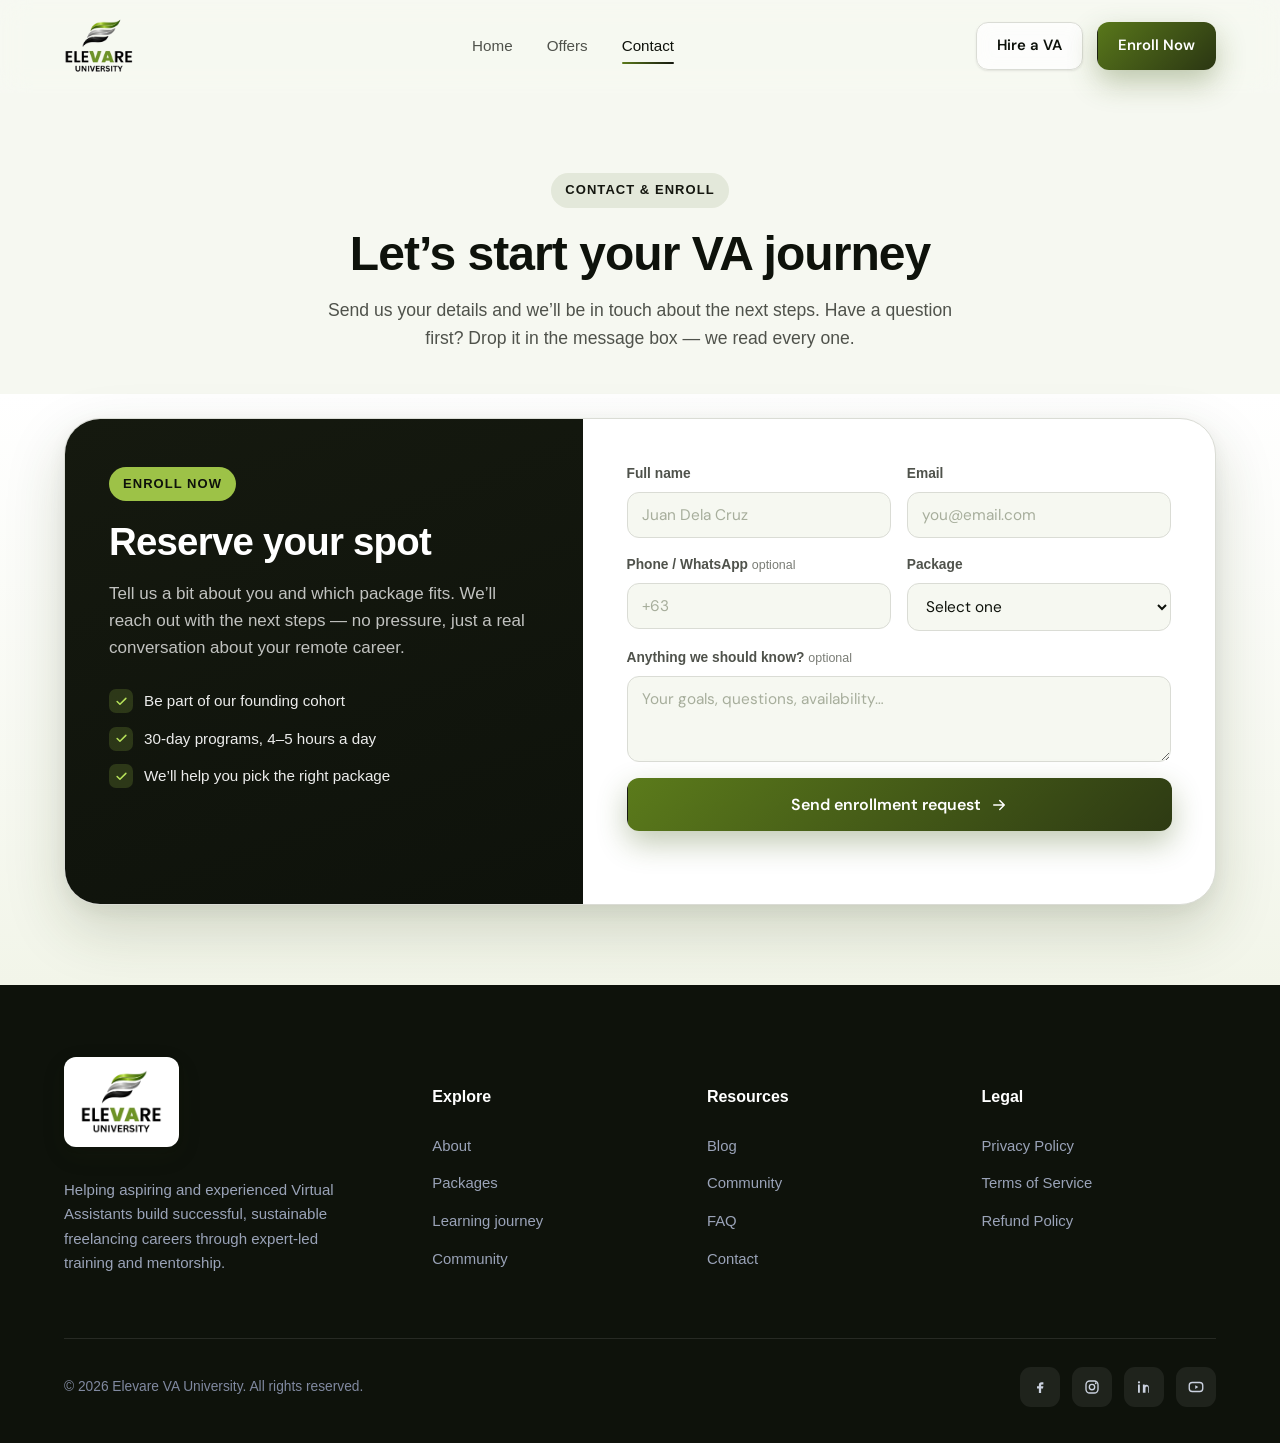
==== commit 4d833977: "Add files via upload" ====
--- a/contact.html
+++ b/contact.html
@@ -1,5 +1,5 @@
 <!DOCTYPE html>
-<html lang="en" data-radius="soft" data-form="1">
+<html lang="en">
 <head>
 <meta charset="UTF-8" />
 <meta name="viewport" content="width=device-width, initial-scale=1.0" />
@@ -8,7 +8,7 @@
 <link rel="icon" type="image/png" href="[data-uri]" />
 <link rel="preconnect" href="https://fonts.googleapis.com" />
 <link rel="preconnect" href="https://fonts.gstatic.com" crossorigin />
-<link href="https://fonts.googleapis.com/css2?family=Poppins:ital,wght@0,400;0,500;0,600;0,700;0,800;1,400;1,500;1,600;1,700&family=Montserrat:ital,wght@0,400;0,500;0,600;0,700;1,400;1,500&display=swap" rel="stylesheet" />
+<link href="https://fonts.googleapis.com/css2?family=DM+Sans:opsz,wght@9..40,400..700&family=DM+Serif+Display:ital@0;1&display=swap" rel="stylesheet" />
 <link href="https://fonts.cdnfonts.com/css/garet" rel="stylesheet" />
 <link rel="stylesheet" href="style.css">
 </head>
@@ -17,7 +17,7 @@
 <header class="nav" id="nav">
   <div class="wrap nav-inner">
     <a class="brand" href="index.html" aria-label="Elevare University home">
-      <span class="brand-chip"><img class="brand-logo" src="[data-uri]" alt="Elevare University" /></span>
+      <span class="brand-chip"><img class="brand-logo" src="[data-uri]" alt="Elevare University" /></span>
     </a>
     <nav class="nav-links" aria-label="Primary">
       <a class="link" href="index.html">Home</a>
@@ -25,7 +25,7 @@
       <a class="link active" href="contact.html">Contact</a>
     </nav>
     <div class="nav-cta">
-      <a class="btn btn-hire" href="hire.html">Hire a VA</a>
+      <a class="btn btn-ghost" href="contact.html#hire">Hire a VA</a>
       <a class="btn btn-primary" href="contact.html">Enroll Now</a>
       <button class="menu-toggle" id="menuToggle" aria-label="Open menu" aria-expanded="false">
         <svg width="22" height="22" viewBox="0 0 24 24" fill="none"><path d="M4 7h16M4 12h16M4 17h16" stroke="currentColor" stroke-width="2" stroke-linecap="round"/></svg>
@@ -37,7 +37,7 @@
   <a href="index.html">Home</a>
   <a href="offers.html">Offers</a>
   <a href="contact.html">Contact</a>
-  <a href="hire.html">Hire a VA</a>
+  <a href="contact.html#hire">Hire a VA</a>
   <a class="btn btn-primary" href="contact.html">Enroll Now</a>
 </div>
 
@@ -68,7 +68,6 @@
       </div>
       <form class="contact-form" id="enrollForm" novalidate>
         <input type="hidden" name="_subject" id="cSubject" value="New enrollment request — Elevare University">
-        <input type="checkbox" name="botcheck" tabindex="-1" autocomplete="off" aria-hidden="true" style="display:none !important;">
         <div class="cf-row">
           <div class="field"><label for="cf-name">Full name</label><input id="cf-name" name="name" type="text" autocomplete="name" placeholder="Juan Dela Cruz" required></div>
           <div class="field"><label for="cf-email">Email</label><input id="cf-email" name="email" type="email" autocomplete="email" placeholder="you@email.com" required></div>
@@ -123,7 +122,8 @@
       <div class="ft-social">
         <a href="#" aria-label="Facebook"><svg width="18" height="18" viewBox="0 0 24 24" fill="currentColor"><path d="M14 8.5h2.5V5.5H14c-2.2 0-3.5 1.4-3.5 3.6V11H8v3h2.5v6h3v-6H16l.5-3h-3V9.3c0-.6.3-.8.9-.8Z"/></svg></a>
         <a href="#" aria-label="Instagram"><svg width="18" height="18" viewBox="0 0 24 24" fill="none"><rect x="4" y="4" width="16" height="16" rx="5" stroke="currentColor" stroke-width="1.8"/><circle cx="12" cy="12" r="3.6" stroke="currentColor" stroke-width="1.8"/><circle cx="17" cy="7" r="1.2" fill="currentColor"/></svg></a>
-        <a href="#" aria-label="TikTok"><svg width="18" height="18" viewBox="0 0 24 24" fill="currentColor"><path d="M16.5 3c.3 2 1.6 3.6 3.5 3.9v2.6c-1.3 0-2.5-.4-3.5-1.1v6.1c0 3-2.2 5.5-5.2 5.5S6 17.5 6 14.6c0-2.7 2-5 4.7-5.3v2.7c-1.2.3-2 1.3-2 2.6 0 1.5 1.1 2.6 2.6 2.6s2.6-1.2 2.6-2.8V3h2.6Z"/></svg></a>
+        <a href="#" aria-label="LinkedIn"><svg width="18" height="18" viewBox="0 0 24 24" fill="currentColor"><path d="M6.5 8.5H4v11h2.5v-11Zm-1.2-1.3a1.5 1.5 0 100-3 1.5 1.5 0 000 3ZM20 19.5h-2.5v-5.8c0-1.4-.5-2.3-1.7-2.3-.9 0-1.5.6-1.7 1.2-.1.2-.1.5-.1.8v6.1H10.5s.03-9.9 0-11H13v1.6c.3-.5 1-1.2 2.4-1.2 1.8 0 3.1 1.2 3.1 3.7v6.9Z"/></svg></a>
+        <a href="#" aria-label="YouTube"><svg width="18" height="18" viewBox="0 0 24 24" fill="none"><rect x="3" y="6" width="18" height="12" rx="4" stroke="currentColor" stroke-width="1.8"/><path d="M11 9.5l4 2.5-4 2.5v-5Z" fill="currentColor"/></svg></a>
       </div>
     </div>
   </div>
@@ -204,30 +204,11 @@
     mt.setAttribute('aria-expanded', String(open));
   });
   mm.querySelectorAll('a').forEach(function (a) { a.addEventListener('click', function () { mm.classList.remove('open'); mt.setAttribute('aria-expanded', 'false'); }); });
-  /* ---- Enrollment form delivery ----
-     EASIEST: paste a Web3Forms access key below (get one free in ~30s at https://web3forms.com
-     by entering info.elevareuniversity@gmail.com — the key is emailed to you and is safe to keep here).
-     Submissions then go straight to that inbox automatically. Formspree is supported as an
-     alternative; if neither is set, the form falls back to opening the visitor's email app. */
-  var WEB3FORMS_KEY      = 'PASTE_YOUR_WEB3FORMS_ACCESS_KEY_HERE';
-  var FORMSPREE_ENDPOINT = 'PASTE_YOUR_FORMSPREE_URL_HERE';
+  /* ---- Enrollment form -> Google Sheets (Apps Script) ---- */
+  /* Paste the Web App /exec URL from your Apps Script deployment below. */
+  var SHEETS_ENDPOINT = 'PASTE_YOUR_APPS_SCRIPT_EXEC_URL_HERE';
   var ENROLL_EMAIL = 'info.elevareuniversity@gmail.com';
   var enrollForm = document.getElementById('enrollForm');
-  function showThankYou(first) {
-    var hi = first ? (', ' + first) : '';
-    var card = document.querySelector('.contact-card');
-    if (!card) return;
-    card.classList.add('is-thankyou');
-    card.innerHTML =
-      '<div class="thankyou-panel">' +
-        '<div class="ty-badge" aria-hidden="true"><svg width="36" height="36" viewBox="0 0 24 24" fill="none"><path d="M5 12l4.5 4.5L19 7" stroke="#fff" stroke-width="2.6" stroke-linecap="round" stroke-linejoin="round"/></svg></div>' +
-        '<h2>Thank you for enrolling with Elevare University' + hi + '.</h2>' +
-        '<p>Your request has been received. Please kindly check your email within the next <strong>24\u201348 hours</strong> \u2014 you will receive your <strong>FREE VA Kickstart Training Course</strong> together with the next steps to begin your journey.</p>' +
-        '<p class="ty-small">If our message does not appear in your inbox, please check your spam or promotions folder, or reach us at ' + ENROLL_EMAIL + '.</p>' +
-        '<a class="btn btn-primary" href="index.html">Back to home</a>' +
-      '</div>';
-    if (card.scrollIntoView) card.scrollIntoView({ behavior: 'smooth', block: 'center' });
-  }
   if (enrollForm) {
     enrollForm.addEventListener('submit', function (e) {
       e.preventDefault();
@@ -242,28 +223,21 @@
       if (!emailRe.test(email.value.trim())) { email.classList.add('invalid'); ok = false; }
       if (!ok) { note.className = 'form-note err'; note.textContent = 'Please add your name and a valid email so we can reach you.'; return; }
       var first = name.value.trim().split(' ')[0];
-      var hasWeb3 = WEB3FORMS_KEY && WEB3FORMS_KEY.indexOf('PASTE_') === -1 && WEB3FORMS_KEY.length > 10;
-      var hasFormspree = /^https:\/\/formspree\.io\/f\//.test(FORMSPREE_ENDPOINT);
+      var configured = /^https:\/\/script\.google\.com\/macros\/s\//.test(SHEETS_ENDPOINT);
       note.className = 'form-note'; note.textContent = 'Sending\u2026'; btn.disabled = true;
-      function fail() { btn.disabled = false; note.className = 'form-note err'; note.textContent = 'Sorry, something went wrong. Please email us directly at ' + ENROLL_EMAIL + '.'; }
-
-      if (hasWeb3) {
+      if (configured) {
+        /* FormData keeps this a "simple" request (no CORS preflight). We also
+           tag which form it was so one sheet can hold enroll + hire rows. */
         var fd = new FormData(enrollForm);
-        fd.append('access_key', WEB3FORMS_KEY);
-        fd.append('subject', 'New enrollment request \u2014 ' + name.value.trim());
-        fd.append('from_name', 'Elevare University website');
-        fd.append('replyto', email.value.trim());
-        fetch('https://api.web3forms.com/submit', { method: 'POST', body: fd, headers: { 'Accept': 'application/json' } })
+        fd.append('form_type', location.hash === '#hire' ? 'Hire a VA' : 'Enrollment');
+        fetch(SHEETS_ENDPOINT, { method: 'POST', body: fd })
           .then(function (resp) { return resp.json(); })
-          .then(function (data) { if (data && data.success) { enrollForm.reset(); showThankYou(first); } else { fail(); } })
-          .catch(fail);
-      } else if (hasFormspree) {
-        fetch(FORMSPREE_ENDPOINT, { method: 'POST', body: new FormData(enrollForm), headers: { 'Accept': 'application/json' } })
-          .then(function (resp) {
-            if (resp.ok) { enrollForm.reset(); showThankYou(first); }
-            else { fail(); }
+          .then(function (data) {
+            if (data && data.result === 'success') {
+              note.className = 'form-note ok'; note.textContent = 'Thanks, ' + first + '! Your request has been sent \u2014 we\u2019ll be in touch soon.'; enrollForm.reset();
+            } else { throw new Error('bad response'); }
           })
-          .catch(fail);
+          .catch(function () { btn.disabled = false; note.className = 'form-note err'; note.textContent = 'Sorry, something went wrong. Please email us at ' + ENROLL_EMAIL + '.'; });
       } else {
         var phone = document.getElementById('cf-phone');
         var pkg = document.getElementById('cf-pkg');
@@ -273,7 +247,6 @@
         note.className = 'form-note ok'; note.textContent = 'Opening your email app to send your request to ' + ENROLL_EMAIL + '\u2026';
         window.location.href = 'mailto:' + ENROLL_EMAIL + '?subject=' + subject + '&body=' + body;
         btn.disabled = false;
-        showThankYou(first);
       }
     });
   }
